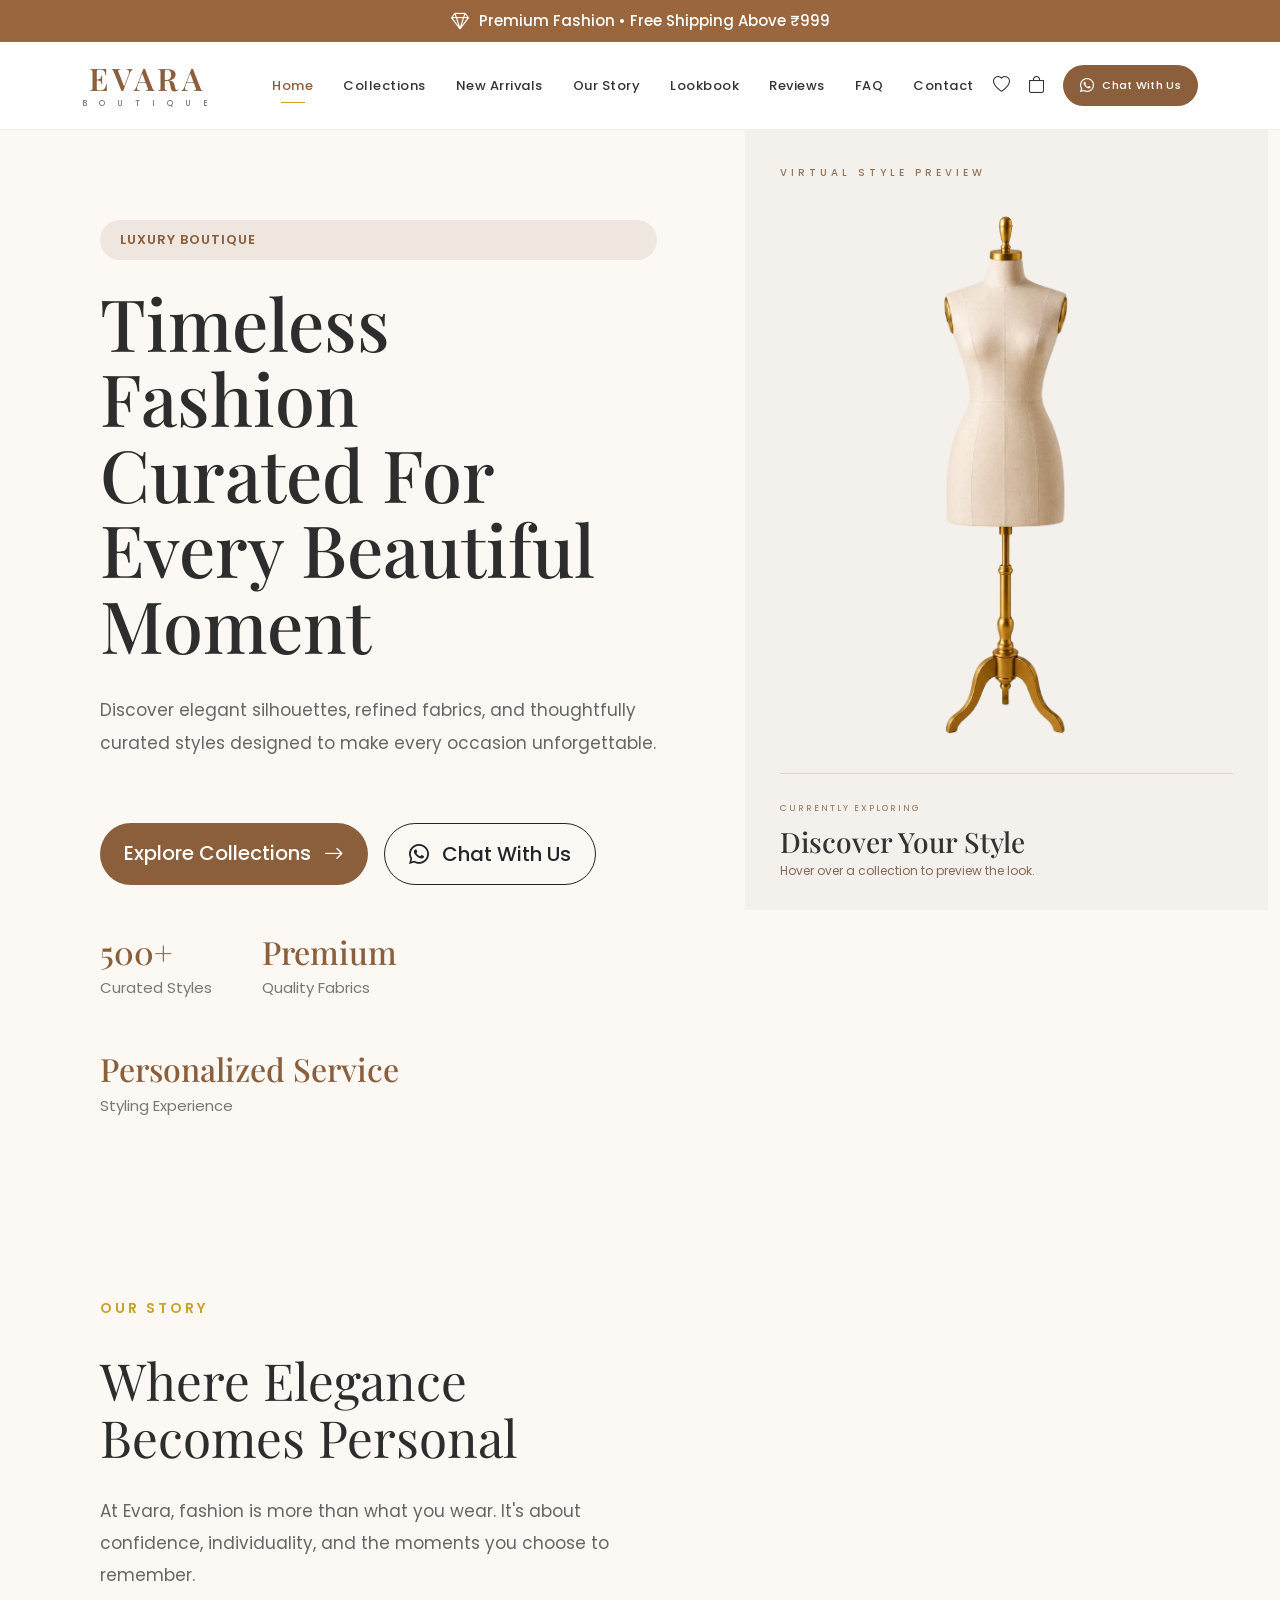
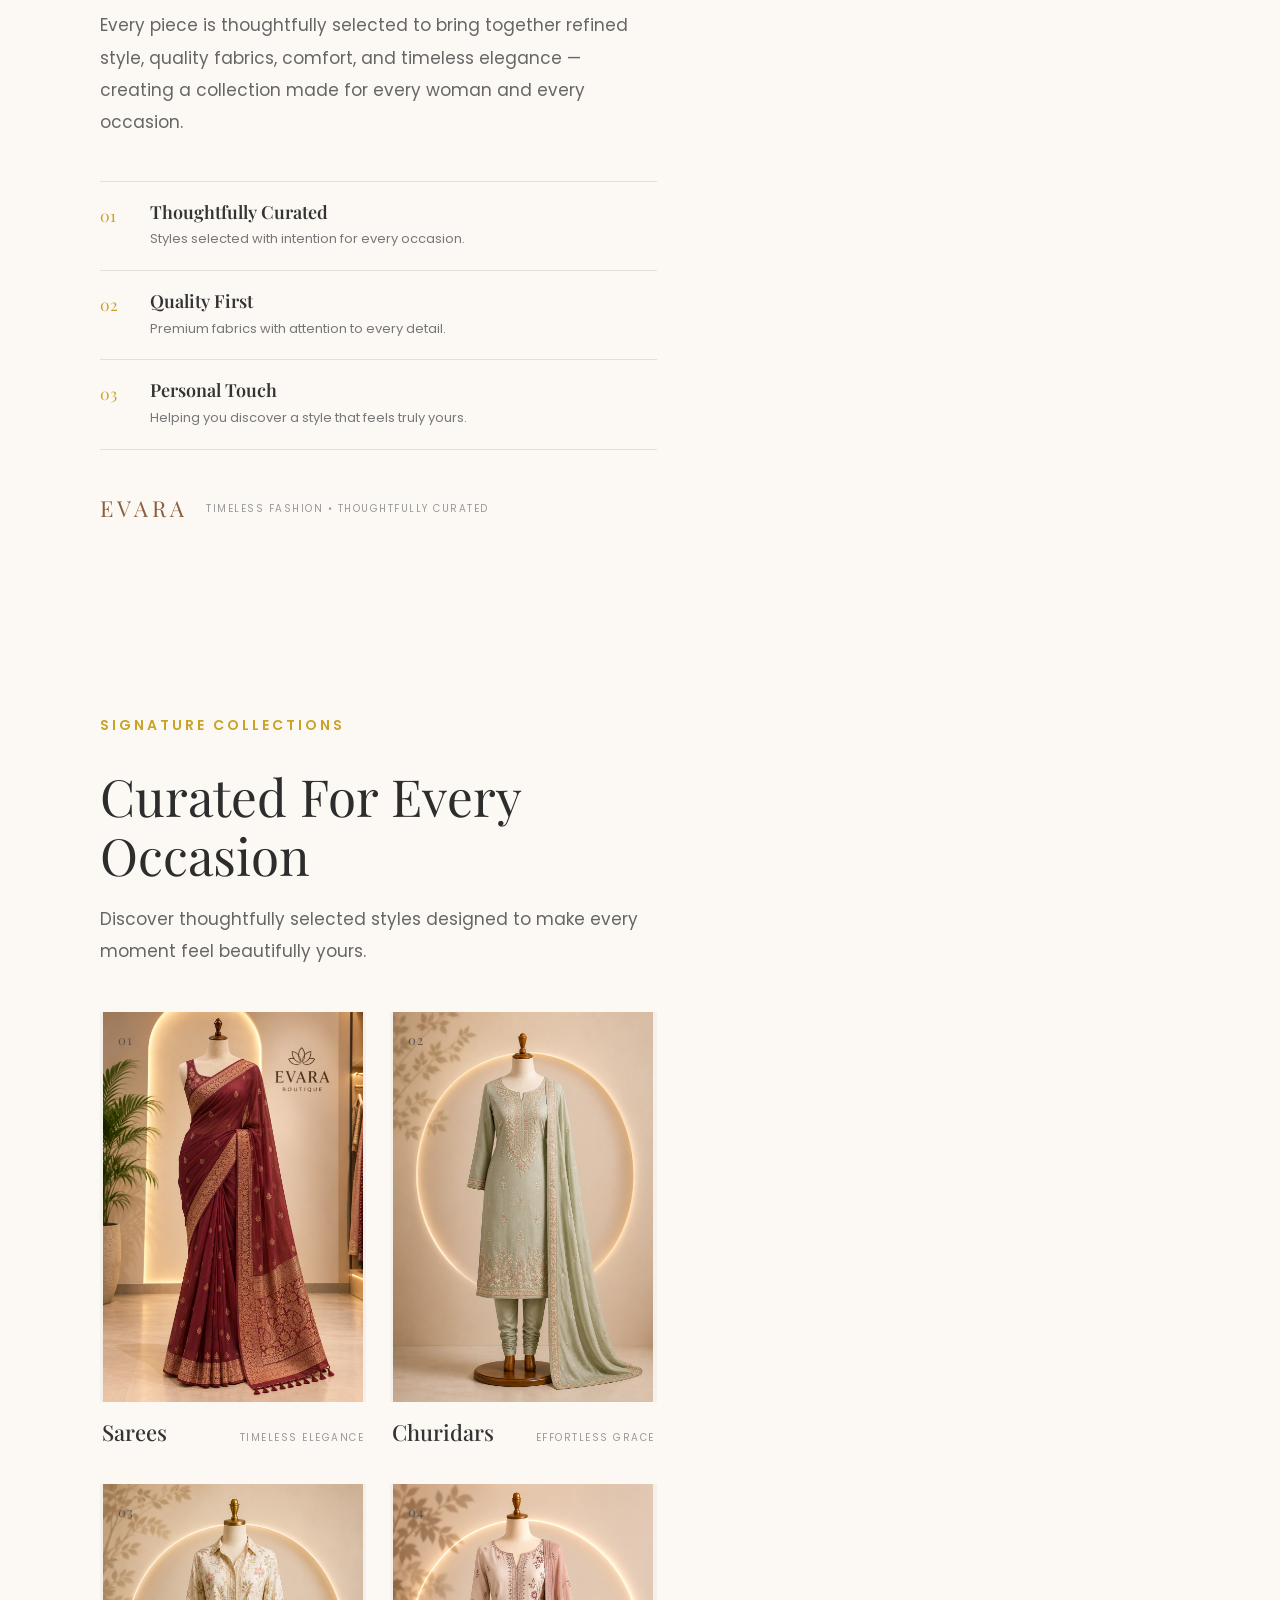
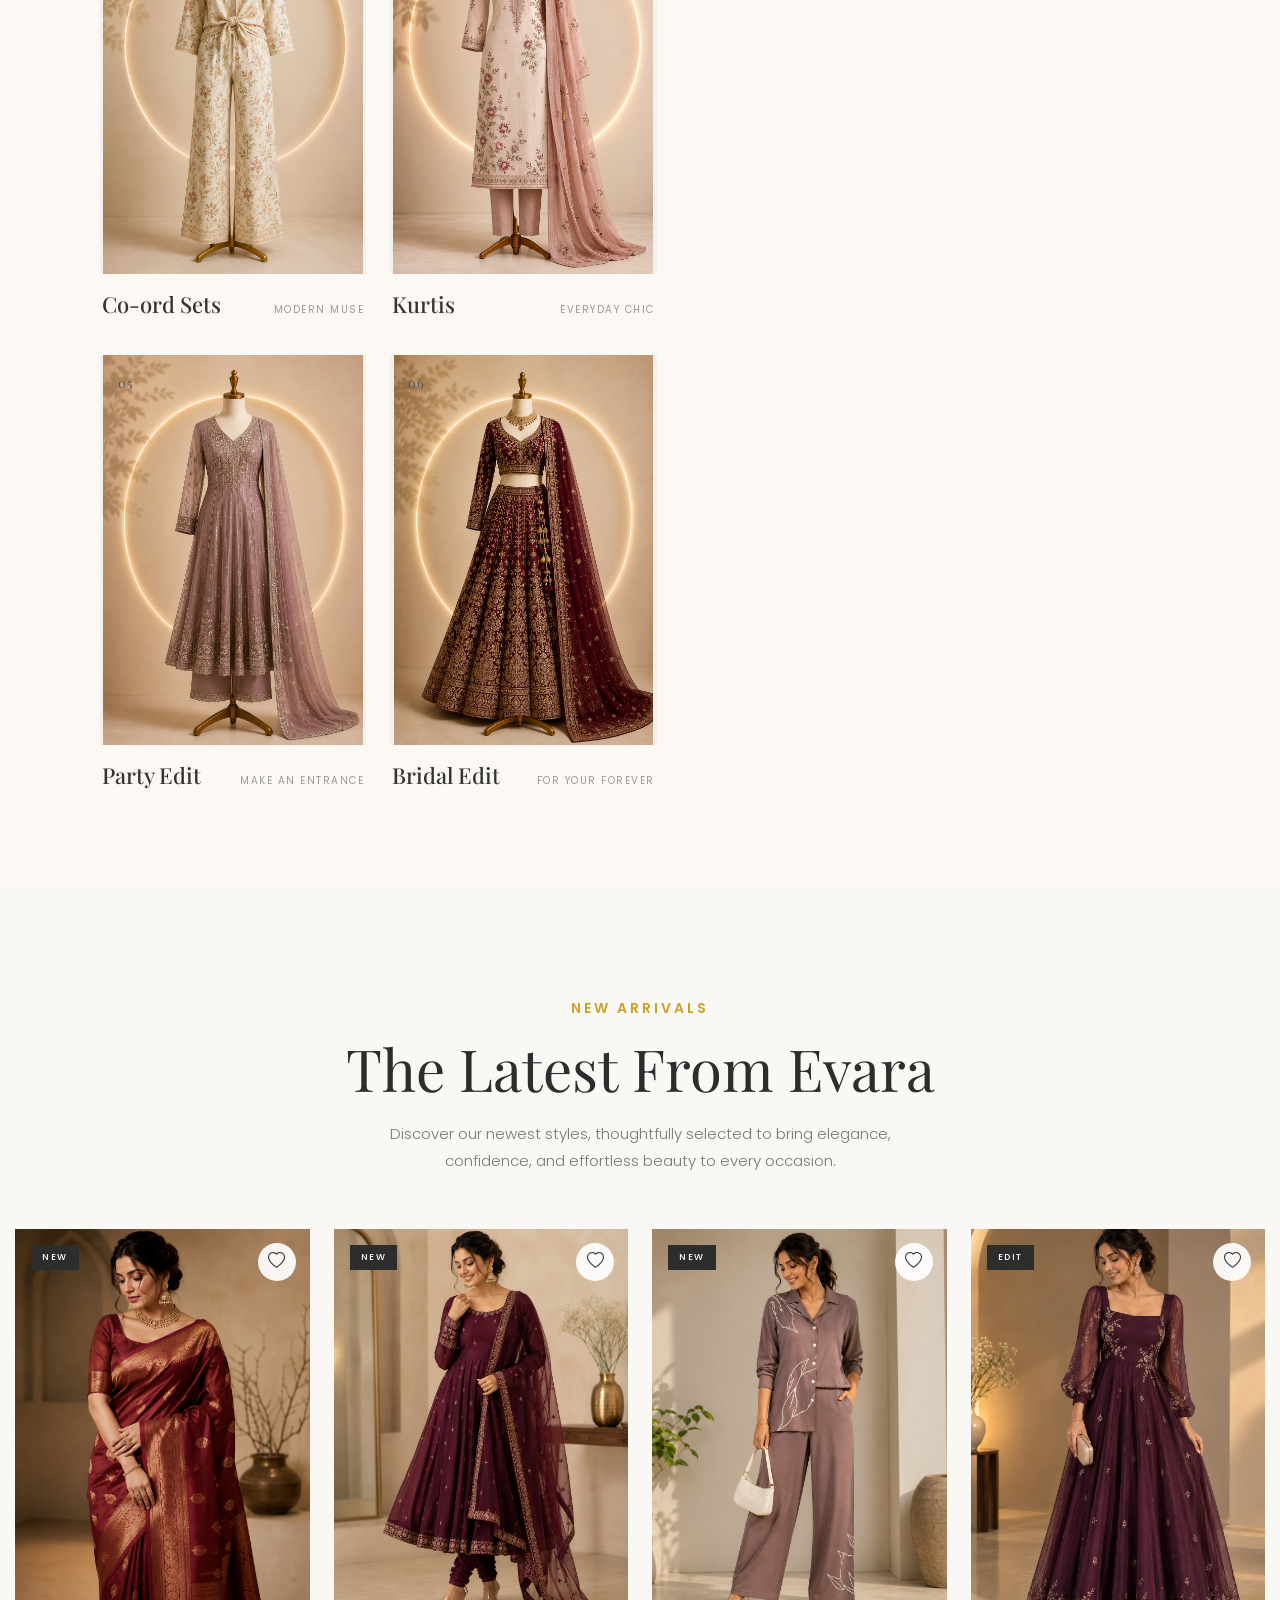
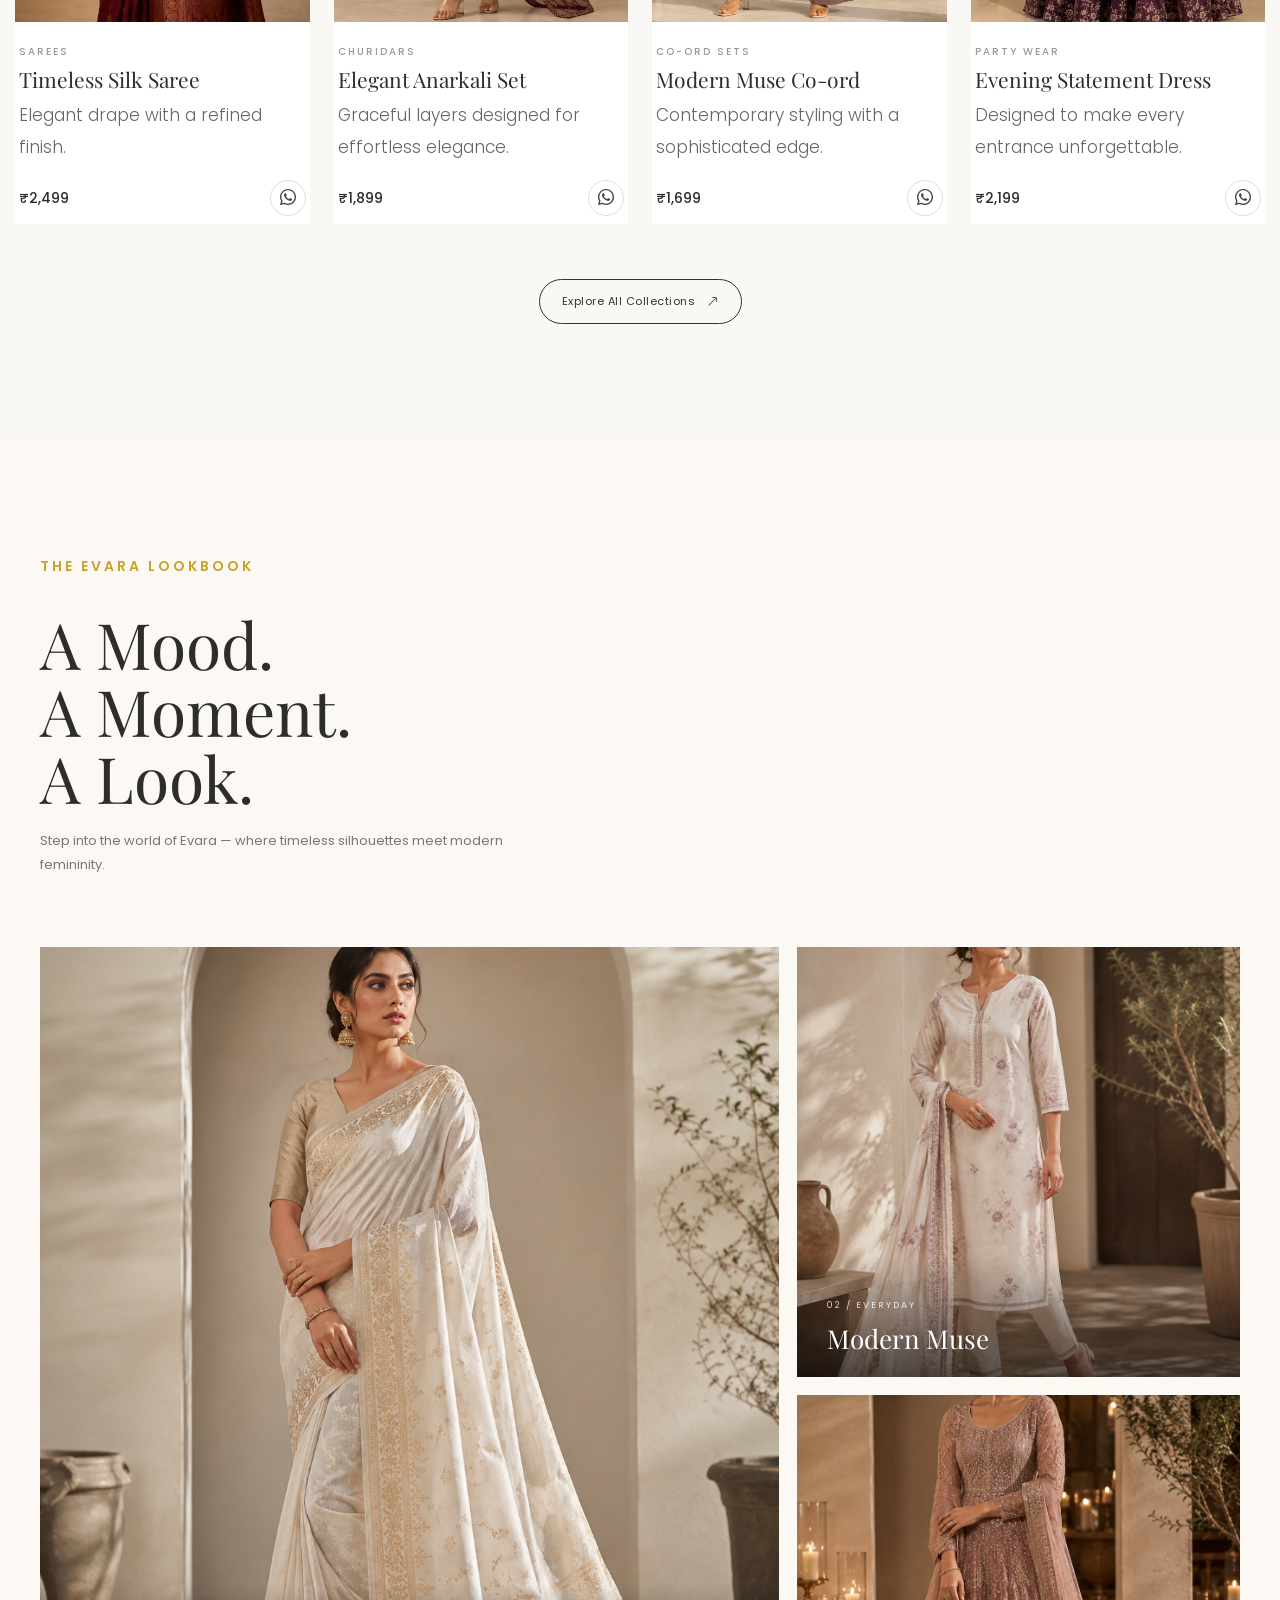
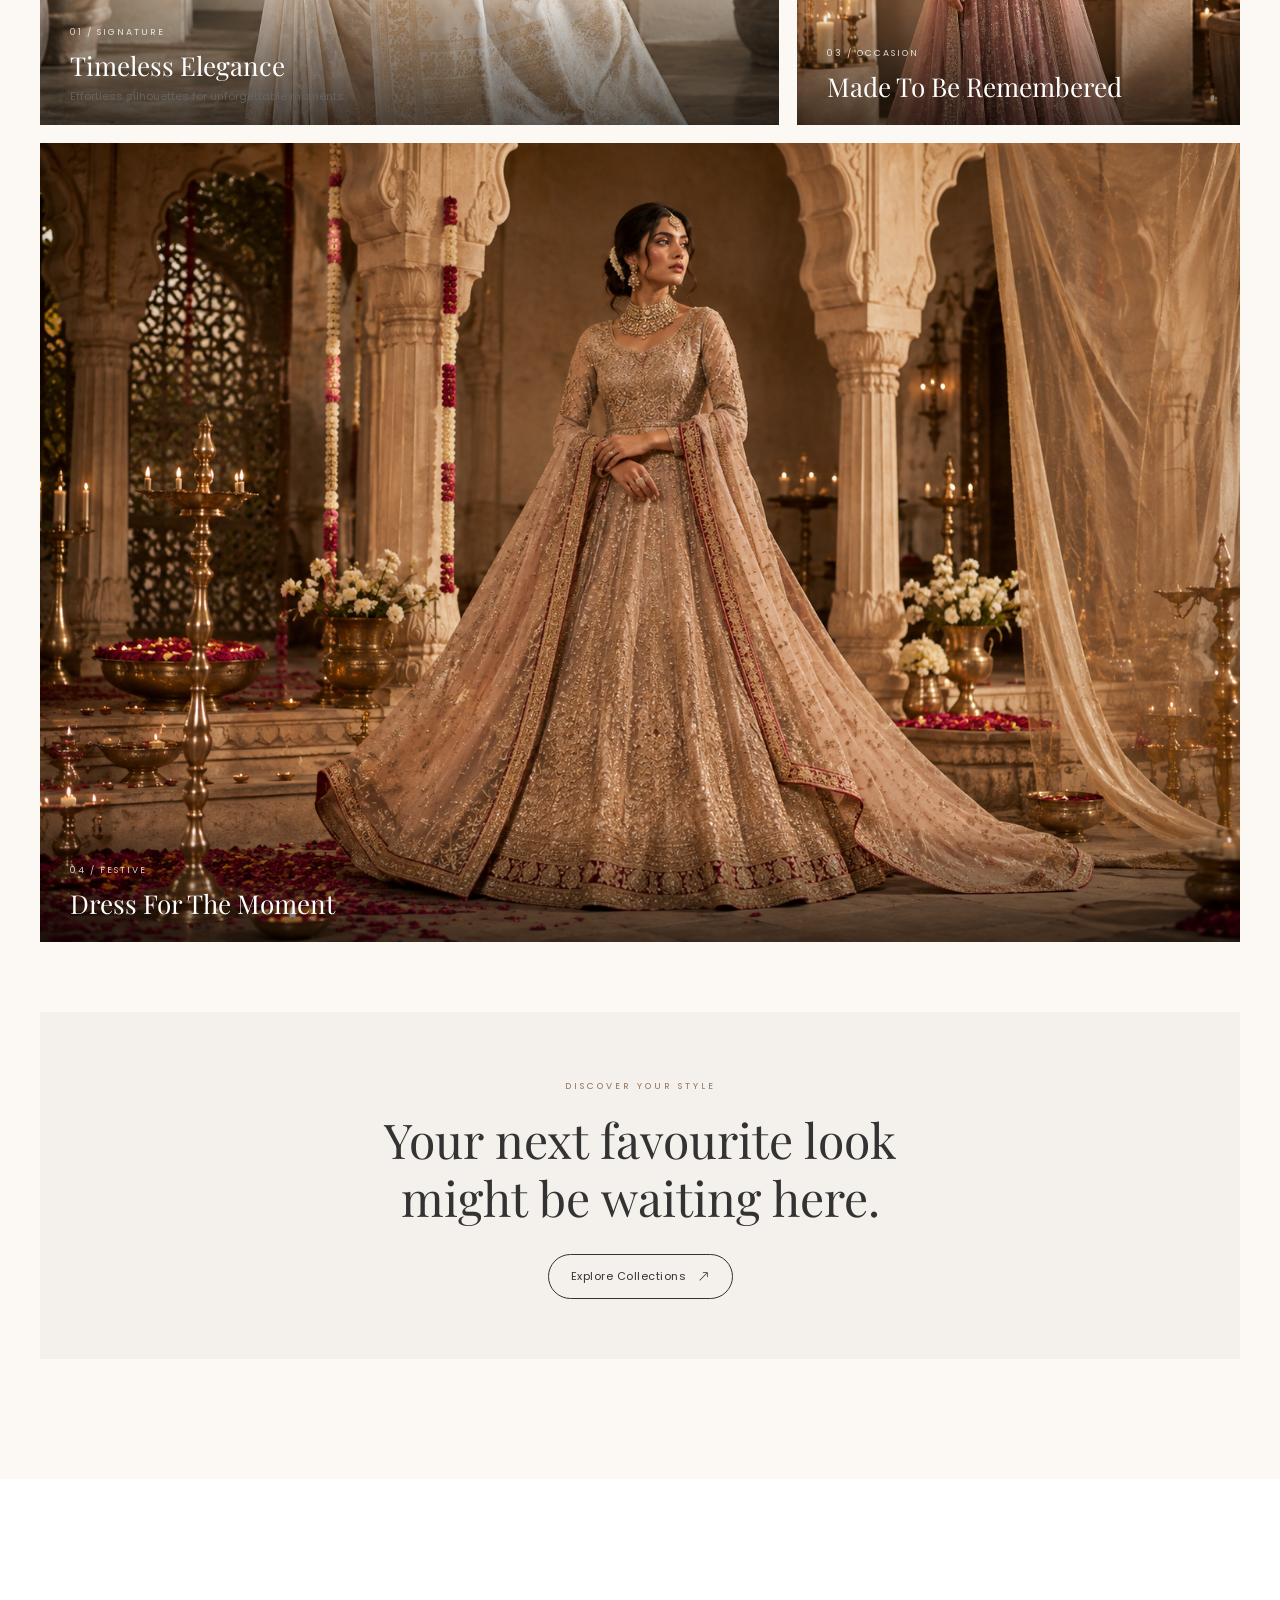
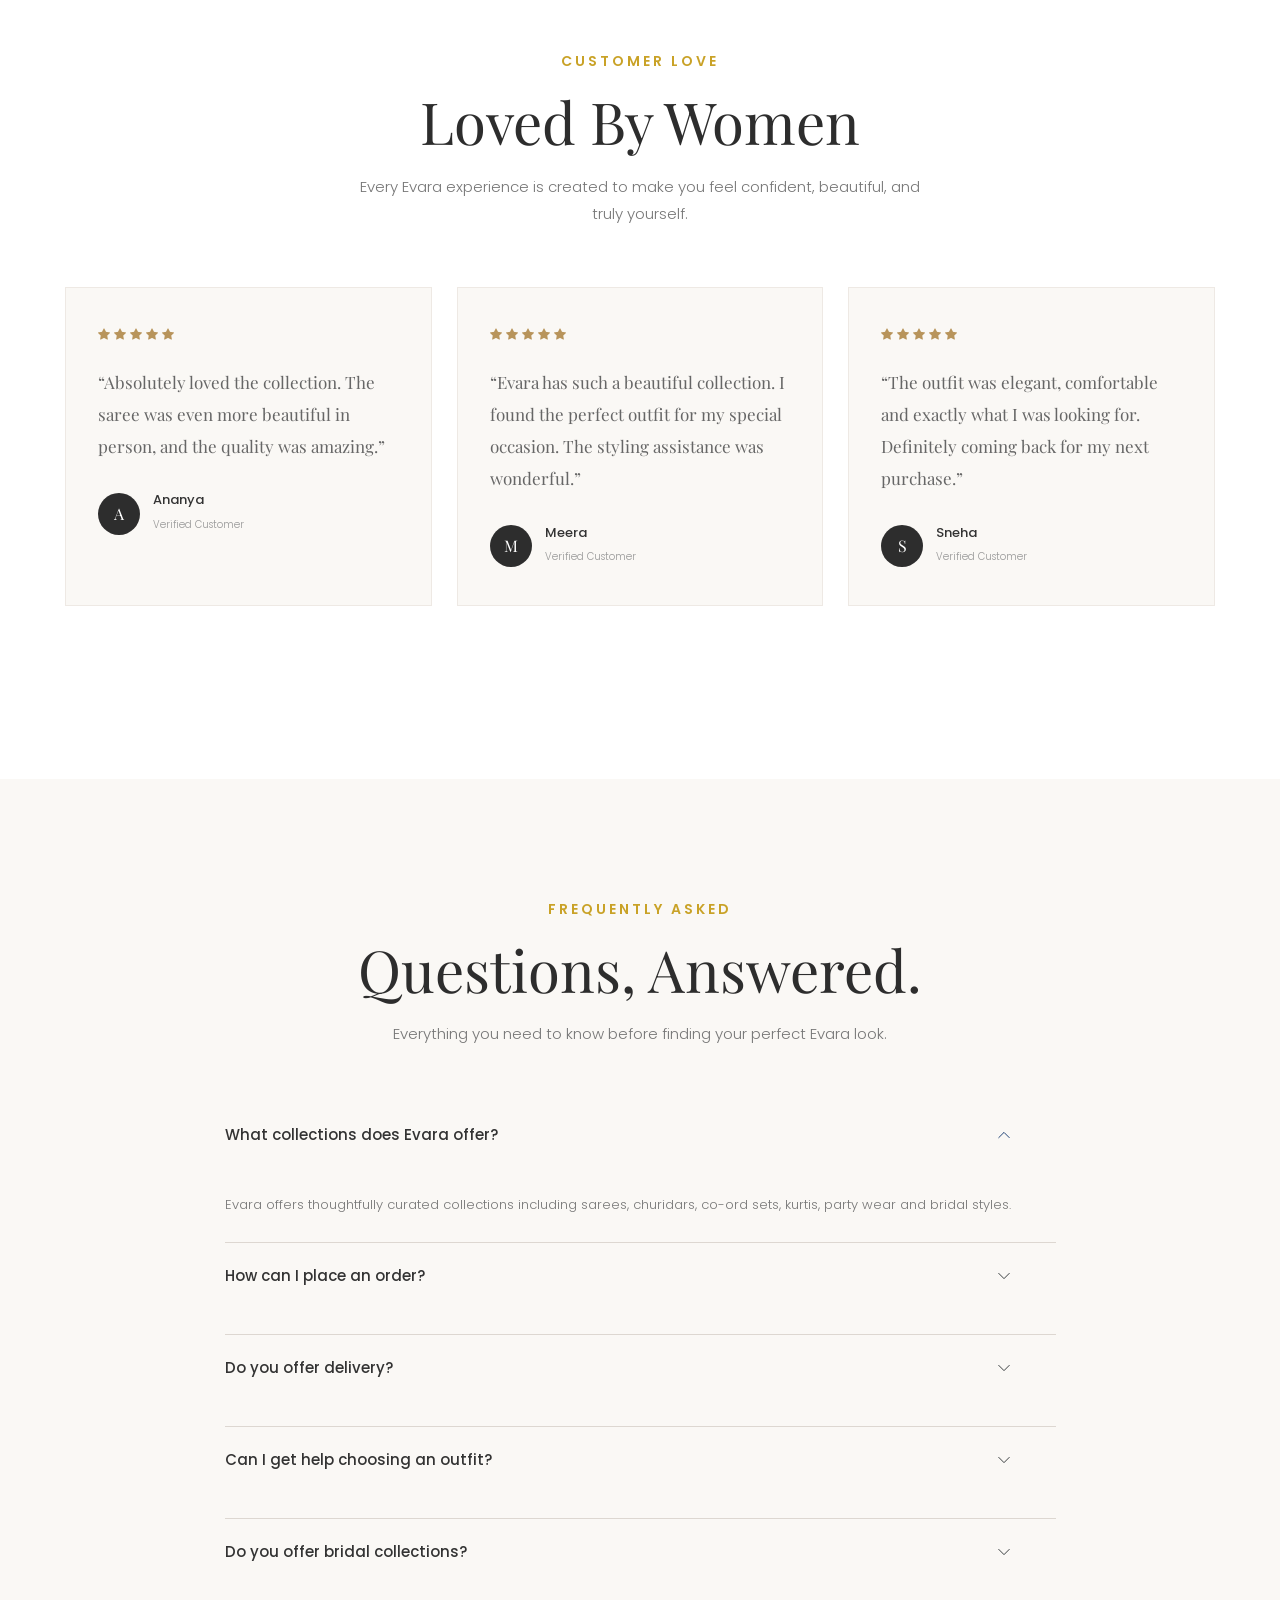
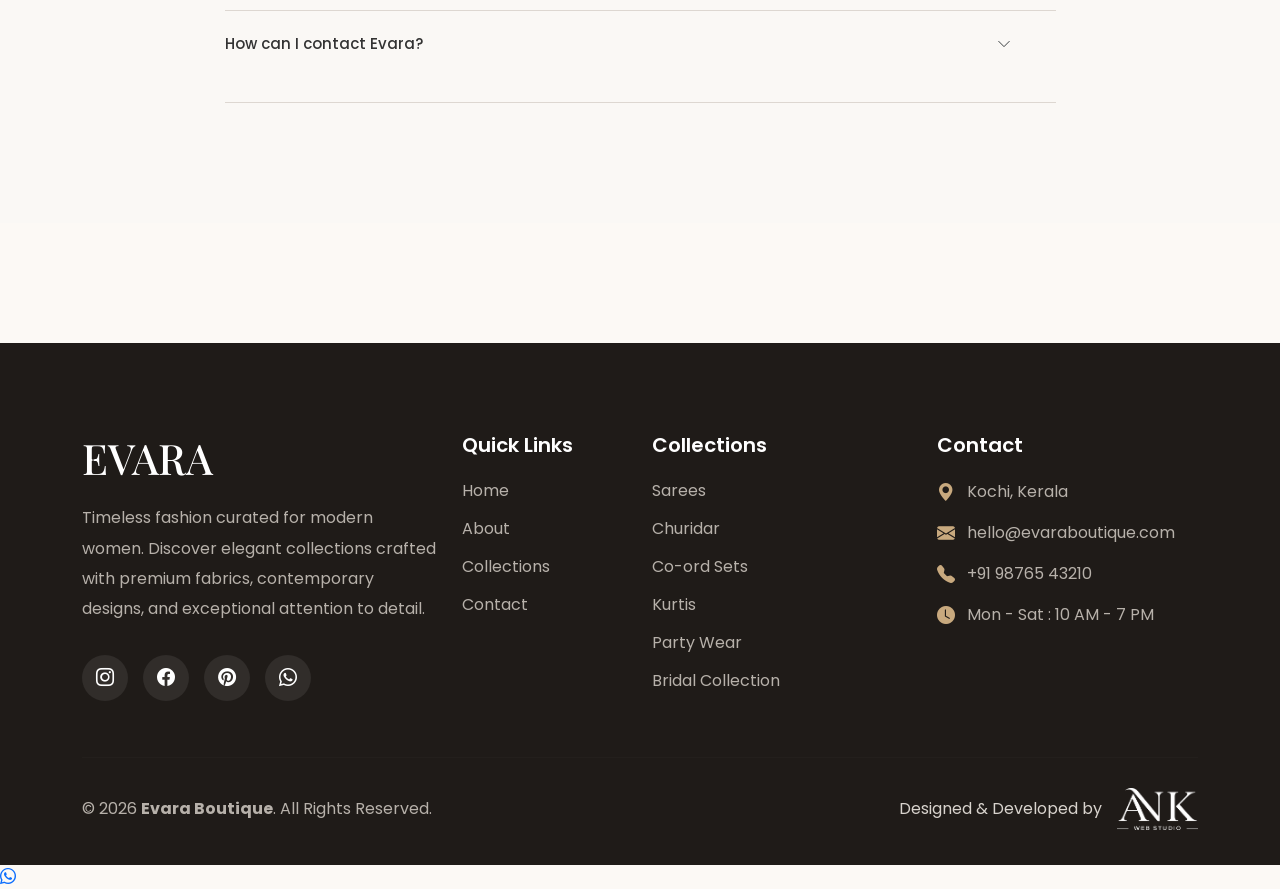
==== index.html @ 9377f9c6 "Update index.html" ====
<!DOCTYPE html>
<html lang="en">

<head>

    <meta charset="UTF-8">
    <meta name="viewport" content="width=device-width, initial-scale=1.0">

    <title>Evara Boutique</title>

    <!-- Bootstrap -->
    <link href="https://cdn.jsdelivr.net/npm/bootstrap@5.3.7/dist/css/bootstrap.min.css" rel="stylesheet">

    <!-- Bootstrap Icons -->
    <link rel="stylesheet"
        href="https://cdn.jsdelivr.net/npm/bootstrap-icons@1.13.1/font/bootstrap-icons.min.css">

    <!-- Google Fonts -->
    <link
        href="https://fonts.googleapis.com/css2?family=Playfair+Display:wght@400;600;700&family=Poppins:wght@300;400;500;600&display=swap"
        rel="stylesheet">

    <link rel="stylesheet" href="css/style.css">

</head>

<body>

    <!-- ==========================
            TOP BAR
    =========================== -->

    <div class="top-bar">

    <i class="bi bi-gem"></i>

    <span>Premium Fashion • Free Shipping Above ₹999</span>

</div>


<!-- ==========================
        PREMIUM NAVBAR
=========================== -->

<nav class="navbar navbar-expand-lg evara-navbar sticky-top">

    <div class="container">

        <!-- BRAND -->
        <a class="navbar-brand evara-brand" href="#hero">

            <span class="brand-name">EVARA</span>
            <span class="brand-subtitle">B O U T I Q U E</span>

        </a>


        <!-- MOBILE MENU BUTTON -->
        <button class="navbar-toggler"
            type="button"
            data-bs-toggle="collapse"
            data-bs-target="#menu"
            aria-controls="menu"
            aria-expanded="false"
            aria-label="Toggle navigation">

            <span class="navbar-toggler-icon"></span>

        </button>


        <!-- NAVIGATION -->
        <div class="collapse navbar-collapse" id="menu">

            <ul class="navbar-nav mx-auto align-items-lg-center">

                 <!-- HOME -->

                <li class="nav-item">

                    <a class="nav-link active"
                       href="#hero">

                        Home

                    </a>

                </li>


                <!-- COLLECTIONS -->

                <li class="nav-item">

                    <a class="nav-link"
                       href="#category">

                        Collections

                    </a>

                </li>


                <!-- NEW ARRIVALS -->

                <li class="nav-item">

                    <a class="nav-link"
                       href="#featured">

                        New Arrivals

                    </a>

                </li>


                <!-- OUR STORY -->

                <li class="nav-item">

                    <a class="nav-link"
                       href="#about">

                        Our Story

                    </a>

                </li>


                <!-- LOOKBOOK -->

                <li class="nav-item">

                    <a class="nav-link"
                       href="#lookbook">

                        Lookbook

                    </a>

                </li>


                <!-- TESTIMONIALS -->

                <li class="nav-item">

                    <a class="nav-link"
                       href="#testimonials">

                        Reviews

                    </a>

                </li>


                <!-- FAQ -->

                <li class="nav-item">

                    <a class="nav-link"
                       href="#faq">

                        FAQ

                    </a>

                </li>


                <!-- CONTACT -->

                <li class="nav-item">

                    <a class="nav-link"
                       href="#contact">

                        Contact

                    </a>

                </li>


            </ul>


            <!-- NAV ACTIONS -->
            <div class="evara-nav-actions">

                <a href="#" class="nav-icon" aria-label="Wishlist">
                    <i class="bi bi-heart"></i>
                </a>

                <a href="#" class="nav-icon" aria-label="Shopping Bag">
                    <i class="bi bi-bag"></i>
                </a>

                <a href="#" class="nav-whatsapp">
                    <i class="bi bi-whatsapp"></i>
                    <span>Chat With Us</span>
                </a>

            </div>

        </div>

    </div>

</nav>



    <!-- ==========================
        MAIN LAYOUT
=========================== -->

<div class="container-fluid">

    <div class="row g-0">

        <!-- ======================
                LEFT SIDE
        ======================= -->

        <div class="col-lg-7 px-lg-5">

            <!-- HERO -->

            <section id="hero" class="section hero-section">

                <span class="hero-tag">
                    LUXURY BOUTIQUE
                </span>

                <h1>
                    Timeless Fashion
                    <br>
                    Curated For
                    <br>
                    Every Beautiful Moment
                </h1>

                <p class="mt-4">
                    Discover elegant silhouettes, refined fabrics,
                    and thoughtfully curated styles designed to make
                    every occasion unforgettable.
                </p>

                <div class="mt-5 d-flex flex-wrap gap-3">

                    <a href="#category"
                       class="btn btn-dark btn-lg rounded-pill px-4">

                        Explore Collections

                        <i class="bi bi-arrow-right ms-2"></i>

                    </a>

                    <a href="#"
                       class="btn btn-outline-dark btn-lg rounded-pill px-4">

                        <i class="bi bi-whatsapp me-2"></i>

                        Chat With Us

                    </a>

                </div>

                <div class="hero-highlights mt-5">

                    <div class="highlight-item">
                        <h4>500+</h4>
                        <span>Curated Styles</span>
                    </div>

                    <div class="highlight-item">
                        <h4>Premium</h4>
                        <span>Quality Fabrics</span>
                    </div>

                    <div class="highlight-item">
                        <h4>Personalized Service</h4>
                        <span>Styling Experience</span>
                    </div>

                </div>

            </section>


            <!-- ==========================
                    MOBILE SHOWROOM
            =========================== -->

            <section class="mobile-showroom d-lg-none">

                <span class="section-title">
                    VIRTUAL STYLE PREVIEW
                </span>

                <h2 class="mb-3">
                    Discover Your Perfect Look
                </h2>

                <p>
                    Explore our exclusive collections and instantly
                    preview each outfit. Simply tap a category below
                    to experience timeless fashion brought to life.
                </p>

                <div class="mobile-mannequin">

                    <img
                        id="mobileMannequin"
                        src="images/mannequin-default.png"
                        class="img-fluid"
                        alt="Mobile Mannequin">

                </div>

                <div class="mobile-category-list mt-4">

                    <button class="mobile-category active"
                            data-dress="saree">
                        Sarees
                    </button>

                    <button class="mobile-category"
                            data-dress="churidar">
                        Churidar
                    </button>

                    <button class="mobile-category"
                            data-dress="coord">
                        Co-ord Set
                    </button>

                    <button class="mobile-category"
                            data-dress="kurti">
                        Kurtis
                    </button>

                    <button class="mobile-category"
                            data-dress="party">
                        Party Wear
                    </button>

                    <button class="mobile-category"
                            data-dress="bridal">
                        Bridal
                    </button>

                </div>

                <div class="preview-note mt-4">

                    <i class="bi bi-stars"></i>

                    <span>
                        Tap a collection to instantly preview the outfit.
                    </span>

                </div>

            </section>

        

               
        <!-- ==========================
        OUR STORY
=========================== -->

<section id="about" class="section our-story-section">

    <span class="section-title">
        OUR STORY
    </span>

    <h2>
        Where Elegance
        <br>
        Becomes Personal
    </h2>

    <p class="story-intro">
        At Evara, fashion is more than what you wear.
        It's about confidence, individuality, and the
        moments you choose to remember.
    </p>

    <p class="story-text">
        Every piece is thoughtfully selected to bring together
        refined style, quality fabrics, comfort, and timeless
        elegance — creating a collection made for every woman
        and every occasion.
    </p>


    <!-- STORY VALUES -->

    <div class="story-values">

        <div class="story-value">

            <span class="story-number">01</span>

            <div>
                <h5>Thoughtfully Curated</h5>

                <p>
                    Styles selected with intention for every occasion.
                </p>
            </div>

        </div>


        <div class="story-value">

            <span class="story-number">02</span>

            <div>
                <h5>Quality First</h5>

                <p>
                    Premium fabrics with attention to every detail.
                </p>
            </div>

        </div>


        <div class="story-value">

            <span class="story-number">03</span>

            <div>
                <h5>Personal Touch</h5>

                <p>
                    Helping you discover a style that feels truly yours.
                </p>
            </div>

        </div>

    </div>


    <!-- STORY SIGNATURE -->

    <div class="story-signature">

        <span>EVARA</span>

        <small>
            Timeless fashion • Thoughtfully curated
        </small>

    </div>

</section>

            <!-- ==========================
        SIGNATURE COLLECTIONS
=========================== -->

<section id="category" class="section collections-section">

    <span class="section-title">
        SIGNATURE COLLECTIONS
    </span>

    <h2>
        Curated For Every Occasion
    </h2>

    <p class="collections-intro">
        Discover thoughtfully selected styles designed to make
        every moment feel beautifully yours.
    </p>


    <!-- COLLECTION GRID -->

    <div class="collection-grid">


        <!-- SAREES -->

        <div class="collection-card"
             data-dress="saree">

            <div class="collection-image">

                <img
                    src="images/mannequin-saree.png"
                    alt="Evara Saree Collection">

                <div class="collection-overlay"></div>

                <span class="collection-number">
                    01
                </span>

                 <a href="sarees.html"
           class="collection-arrow"
           aria-label="View Saree Collection">

                <i class="bi bi-arrow-up-right collection-arrow"></i>
                 </a>

            </div>

            <div class="collection-content">

                <h4>Sarees</h4>

                <span>
                    Timeless Elegance
                </span>

            </div>

        </div>


        <!-- CHURIDAR -->

        <div class="collection-card"
             data-dress="churidar">

            <div class="collection-image">

                <img
                    src="images/mannequin-churidar.png"
                    alt="Evara Churidar Collection">

                <div class="collection-overlay"></div>

                <span class="collection-number">
                    02
                </span>

                <a href="churidars.html"
   class="collection-arrow"
   aria-label="View Churidar Collection">

                <i class="bi bi-arrow-up-right collection-arrow"></i>
                </a>

            </div>

            <div class="collection-content">

                <h4>Churidars</h4>

                <span>
                    Effortless Grace
                </span>

            </div>

        </div>


        <!-- CO-ORD -->

        <div class="collection-card"
             data-dress="coord">

            <div class="collection-image">

                <img
                    src="images/mannequin-coord.png"
                    alt="Evara Co-ord Collection">

                <div class="collection-overlay"></div>

                <span class="collection-number">
                    03
                </span>

                <a href="coord-sets.html"
   class="collection-arrow"
   aria-label="View Co-ord Collection">

                <i class="bi bi-arrow-up-right collection-arrow"></i>
                </a>

            </div>

            <div class="collection-content">

                <h4>Co-ord Sets</h4>

                <span>
                    Modern Muse
                </span>

            </div>

        </div>


        <!-- KURTI -->

        <div class="collection-card"
             data-dress="kurti">

            <div class="collection-image">

                <img
                    src="images/mannequin-kurti.png"
                    alt="Evara Kurti Collection">

                <div class="collection-overlay"></div>

                <span class="collection-number">
                    04
                </span>

                <a href="kurtis.html"
   class="collection-arrow"
   aria-label="View Kurti Collection">

                <i class="bi bi-arrow-up-right collection-arrow"></i>
                </a>

            </div>

            <div class="collection-content">

                <h4>Kurtis</h4>

                <span>
                    Everyday Chic
                </span>

            </div>

        </div>


        <!-- PARTY -->

        <div class="collection-card"
             data-dress="party">

            <div class="collection-image">

                <img
                    src="images/mannequin-party.png"
                    alt="Evara Party Wear Collection">

                <div class="collection-overlay"></div>

                <span class="collection-number">
                    05
                </span>

                <a href="party-wear.html"
   class="collection-arrow"
   aria-label="View Party Wear Collection">

                <i class="bi bi-arrow-up-right collection-arrow"></i>
                </a>

            </div>

            <div class="collection-content">

                <h4>Party Edit</h4>

                <span>
                    Make An Entrance
                </span>

            </div>

        </div>


        <!-- BRIDAL -->

        <div class="collection-card"
             data-dress="bridal">

            <div class="collection-image">

                <img
                    src="images/mannequin-bridal.png"
                    alt="Evara Bridal Collection">

                <div class="collection-overlay"></div>

                <span class="collection-number">
                    06
                </span>
                <a href="bridal.html"
   class="collection-arrow"
   aria-label="View Bridal Collection">

                <i class="bi bi-arrow-up-right collection-arrow"></i>
                </a>

            </div>

            <div class="collection-content">

                <h4>Bridal Edit</h4>

                <span>
                    For Your Forever
                </span>

            </div>

        </div>


    </div>

</section>
</section>

        </div>
        <!-- END LEFT SIDE -->


        <!-- ======================
                RIGHT SIDE
        ======================= -->

        <div class="col-lg-5 d-none d-lg-block">

            <aside class="collection-showcase">

                <span class="showcase-label">
                    VIRTUAL STYLE PREVIEW
                </span>


                <div class="showcase-mannequin">

                    <img
                        id="mannequin"
                        src="images/mannequin-default.png"
                        alt="Evara Fashion Preview">

                </div>


                <div class="showcase-caption">

                    <span>
                        CURRENTLY EXPLORING
                    </span>

                    <h4 id="showcaseTitle">
                        Discover Your Style
                    </h4>

                    <p id="showcaseDescription">
                        Hover over a collection to preview the look.
                    </p>

                </div>

            </aside>

        </div>
        <!-- END RIGHT SIDE -->

    </div>
    <!-- END ROW -->

</div>
<!-- END MAIN LAYOUT -->

    <!-- ==========================
        NEW ARRIVALS
=========================== -->

<section id="featured" class="section featured-section">

    <div class="featured-heading">

        <span class="section-title">
            NEW ARRIVALS
        </span>

        <h2>
            The Latest From Evara
        </h2>

        <p>
            Discover our newest styles, thoughtfully selected
            to bring elegance, confidence, and effortless beauty
            to every occasion.
        </p>

    </div>


    <!-- ==========================
            PRODUCT GRID
    =========================== -->

    <div class="featured-grid">


        <!-- PRODUCT 01 -->

        <div class="product-card">

            <div class="product-image">

                <img
                    src="images/product-1.png"
                    alt="Evara Elegant Saree"
                    loading="lazy">

                <span class="product-badge">
                    NEW
                </span>

                <button class="product-wishlist"
                        type="button"
                        aria-label="Add Elegant Saree to wishlist">

                    <i class="bi bi-heart"></i>

                </button>

                <div class="product-overlay">

                    <a href="view-details.html?product=saree"
                       class="product-view">

                        View Details

                        <i class="bi bi-arrow-up-right"></i>

                    </a>

                </div>

            </div>


            <div class="product-content">

                <span class="product-category">
                    SAREES
                </span>

                <h4>
                    Timeless Silk Saree
                </h4>

                <p class="product-description">
                    Elegant drape with a refined finish.
                </p>

                <div class="product-bottom">

                    <span class="product-price">
                        ₹2,499
                    </span>

                    <a href="#"
                       class="product-enquiry"
                       aria-label="Enquire about Timeless Silk Saree">

                        <i class="bi bi-whatsapp"></i>

                    </a>

                </div>

            </div>

        </div>



        <!-- PRODUCT 02 -->

        <div class="product-card">

            <div class="product-image">

                <img
                    src="images/product-2.png"
                    alt="Evara Anarkali Churidar"
                    loading="lazy">

                <span class="product-badge">
                    NEW
                </span>

                <button class="product-wishlist"
                        type="button"
                        aria-label="Add Anarkali Set to wishlist">

                    <i class="bi bi-heart"></i>

                </button>

                <div class="product-overlay">

                    <a href="view-details.html?product=anarkali"
                       class="product-view">

                        View Details

                        <i class="bi bi-arrow-up-right"></i>

                    </a>

                </div>

            </div>


            <div class="product-content">

                <span class="product-category">
                    CHURIDARS
                </span>

                <h4>
                    Elegant Anarkali Set
                </h4>

                <p class="product-description">
                    Graceful layers designed for effortless elegance.
                </p>

                <div class="product-bottom">

                    <span class="product-price">
                        ₹1,899
                    </span>

                    <a href="#"
                       class="product-enquiry"
                       aria-label="Enquire about Elegant Anarkali Set">

                        <i class="bi bi-whatsapp"></i>

                    </a>

                </div>

            </div>

        </div>



        <!-- PRODUCT 03 -->

        <div class="product-card">

            <div class="product-image">

                <img
                    src="images/product-3.png"
                    alt="Evara Modern Co-ord Set"
                    loading="lazy">

                <span class="product-badge">
                    NEW
                </span>

                <button class="product-wishlist"
                        type="button"
                        aria-label="Add Modern Co-ord Set to wishlist">

                    <i class="bi bi-heart"></i>

                </button>

                <div class="product-overlay">

                    <a href="view-details.html?product=coord"
                       class="product-view">

                        View Details

                        <i class="bi bi-arrow-up-right"></i>

                    </a>

                </div>

            </div>


            <div class="product-content">

                <span class="product-category">
                    CO-ORD SETS
                </span>

                <h4>
                    Modern Muse Co-ord
                </h4>

                <p class="product-description">
                    Contemporary styling with a sophisticated edge.
                </p>

                <div class="product-bottom">

                    <span class="product-price">
                        ₹1,699
                    </span>

                    <a href="#"
                       class="product-enquiry"
                       aria-label="Enquire about Modern Muse Co-ord">

                        <i class="bi bi-whatsapp"></i>

                    </a>

                </div>

            </div>

        </div>



        <!-- PRODUCT 04 -->

        <div class="product-card">

            <div class="product-image">

                <img
                    src="images/product-4.png"
                    alt="Evara Party Wear Dress"
                    loading="lazy">

                <span class="product-badge">
                    EDIT
                </span>

                <button class="product-wishlist"
                        type="button"
                        aria-label="Add Party Wear Dress to wishlist">

                    <i class="bi bi-heart"></i>

                </button>

                <div class="product-overlay">

                    <a href="view-details.html?product=dress"
                       class="product-view">

                        View Details

                        <i class="bi bi-arrow-up-right"></i>

                    </a>

                </div>

            </div>


            <div class="product-content">

                <span class="product-category">
                    PARTY WEAR
                </span>

                <h4>
                    Evening Statement Dress
                </h4>

                <p class="product-description">
                    Designed to make every entrance unforgettable.
                </p>

                <div class="product-bottom">

                    <span class="product-price">
                        ₹2,199
                    </span>

                    <a href="#"
                       class="product-enquiry"
                       aria-label="Enquire about Evening Statement Dress">

                        <i class="bi bi-whatsapp"></i>

                    </a>

                </div>

            </div>

        </div>


    </div>


    <!-- ==========================
            SECTION CTA
    =========================== -->

    <div class="featured-cta">

        <a href="#category"
           class="lookbook-button">

            Explore All Collections

            <i class="bi bi-arrow-up-right"></i>

        </a>

    </div>

</section>


<!-- ==========================
        LOOKBOOK
=========================== -->

<section id="lookbook" class="section lookbook-section">

    <div class="lookbook-heading">

        <span class="section-title">
            THE EVARA LOOKBOOK
        </span>

        <h2>
            A Mood.
            <br>
            A Moment.
            <br>
            A Look.
        </h2>

        <p>
            Step into the world of Evara — where timeless
            silhouettes meet modern femininity.
        </p>

    </div>


    <!-- LOOKBOOK GRID -->

    <div class="lookbook-grid">


        <!-- FEATURED -->

        <div class="lookbook-item lookbook-featured">

            <img
                src="images/lookbook-1.png"
                alt="Evara timeless fashion look"
                loading="lazy">

            <div class="lookbook-overlay">

                <span>
                    01 / SIGNATURE
                </span>

                <h4>
                    Timeless Elegance
                </h4>

                <p>
                    Effortless silhouettes for unforgettable moments.
                </p>

            </div>

        </div>


        <!-- SECOND -->

        <div class="lookbook-item">

            <img
                src="images/lookbook-2.png"
                alt="Evara contemporary fashion look"
                loading="lazy">

            <div class="lookbook-overlay">

                <span>
                    02 / EVERYDAY
                </span>

                <h4>
                    Modern Muse
                </h4>

            </div>

        </div>


        <!-- THIRD -->

        <div class="lookbook-item">

            <img
                src="images/lookbook-3.png"
                alt="Evara occasion wear"
                loading="lazy">

            <div class="lookbook-overlay">

                <span>
                    03 / OCCASION
                </span>

                <h4>
                    Made To Be Remembered
                </h4>

            </div>

        </div>


        <!-- FOURTH -->

        <div class="lookbook-item lookbook-wide">

            <img
                src="images/lookbook-5.png"
                alt="Evara festive fashion collection"
                loading="lazy">

            <div class="lookbook-overlay">

                <span>
                    04 / FESTIVE
                </span>

                <h4>
                    Dress For The Moment
                </h4>

            </div>

        </div>

    </div>


    <!-- LOOKBOOK CTA -->

    <div class="lookbook-cta">

        <span>
            DISCOVER YOUR STYLE
        </span>

        <h3>
            Your next favourite look
            <br>
            might be waiting here.
        </h3>

        <a href="#category"
           class="lookbook-button">

            Explore Collections

            <i class="bi bi-arrow-up-right"></i>

        </a>

    </div>

</section>

    <!-- ==========================
        CUSTOMER REVIEWS
=========================== -->

<section id="testimonials" class="section testimonials-section">

    <div class="testimonials-heading">

        <span class="section-title">
            CUSTOMER LOVE
        </span>

        <h2>
            Loved By Women
        </h2>

        <p>
            Every Evara experience is created to make you feel
            confident, beautiful, and truly yourself.
        </p>

    </div>


    <!-- REVIEWS -->

    <div class="testimonials-grid">


        <!-- REVIEW 01 -->

        <div class="testimonial-card">

            <div class="testimonial-stars">

                <i class="bi bi-star-fill"></i>
                <i class="bi bi-star-fill"></i>
                <i class="bi bi-star-fill"></i>
                <i class="bi bi-star-fill"></i>
                <i class="bi bi-star-fill"></i>

            </div>

            <p class="testimonial-text">

                “Absolutely loved the collection.
                The saree was even more beautiful in person,
                and the quality was amazing.”

            </p>

            <div class="testimonial-author">

                <div class="author-initial">
                    A
                </div>

                <div>

                    <h5>
                        Ananya
                    </h5>

                    <span>
                        Verified Customer
                    </span>

                </div>

            </div>

        </div>



        <!-- REVIEW 02 -->

        <div class="testimonial-card">

            <div class="testimonial-stars">

                <i class="bi bi-star-fill"></i>
                <i class="bi bi-star-fill"></i>
                <i class="bi bi-star-fill"></i>
                <i class="bi bi-star-fill"></i>
                <i class="bi bi-star-fill"></i>

            </div>

            <p class="testimonial-text">

                “Evara has such a beautiful collection.
                I found the perfect outfit for my special occasion.
                The styling assistance was wonderful.”

            </p>

            <div class="testimonial-author">

                <div class="author-initial">
                    M
                </div>

                <div>

                    <h5>
                        Meera
                    </h5>

                    <span>
                        Verified Customer
                    </span>

                </div>

            </div>

        </div>



        <!-- REVIEW 03 -->

        <div class="testimonial-card">

            <div class="testimonial-stars">

                <i class="bi bi-star-fill"></i>
                <i class="bi bi-star-fill"></i>
                <i class="bi bi-star-fill"></i>
                <i class="bi bi-star-fill"></i>
                <i class="bi bi-star-fill"></i>

            </div>

            <p class="testimonial-text">

                “The outfit was elegant, comfortable and exactly
                what I was looking for. Definitely coming back
                for my next purchase.”

            </p>

            <div class="testimonial-author">

                <div class="author-initial">
                    S
                </div>

                <div>

                    <h5>
                        Sneha
                    </h5>

                    <span>
                        Verified Customer
                    </span>

                </div>

            </div>

        </div>


    </div>

</section>

    <!-- ==========================
        FAQ
=========================== -->

<section id="faq" class="section faq-section">

    <div class="faq-heading">

        <span class="section-title">
            FREQUENTLY ASKED
        </span>

        <h2>
            Questions, Answered.
        </h2>

        <p>
            Everything you need to know before finding
            your perfect Evara look.
        </p>

    </div>


    <div class="faq-container">


        <!-- FAQ 01 -->

        <div class="accordion" id="evaraFAQ">


            <div class="accordion-item">

                <h2 class="accordion-header">

                    <button class="accordion-button"
                            type="button"
                            data-bs-toggle="collapse"
                            data-bs-target="#faqOne"
                            aria-expanded="true"
                            aria-controls="faqOne">

                        What collections does Evara offer?

                    </button>

                </h2>

                <div id="faqOne"
                     class="accordion-collapse collapse show"
                     data-bs-parent="#evaraFAQ">

                    <div class="accordion-body">

                        Evara offers thoughtfully curated collections
                        including sarees, churidars, co-ord sets,
                        kurtis, party wear and bridal styles.

                    </div>

                </div>

            </div>



            <!-- FAQ 02 -->

            <div class="accordion-item">

                <h2 class="accordion-header">

                    <button class="accordion-button collapsed"
                            type="button"
                            data-bs-toggle="collapse"
                            data-bs-target="#faqTwo"
                            aria-expanded="false"
                            aria-controls="faqTwo">

                        How can I place an order?

                    </button>

                </h2>

                <div id="faqTwo"
                     class="accordion-collapse collapse"
                     data-bs-parent="#evaraFAQ">

                    <div class="accordion-body">

                        You can browse our collections and contact
                        us through WhatsApp to enquire about
                        availability, sizes and ordering.

                    </div>

                </div>

            </div>



            <!-- FAQ 03 -->

            <div class="accordion-item">

                <h2 class="accordion-header">

                    <button class="accordion-button collapsed"
                            type="button"
                            data-bs-toggle="collapse"
                            data-bs-target="#faqThree"
                            aria-expanded="false"
                            aria-controls="faqThree">

                        Do you offer delivery?

                    </button>

                </h2>

                <div id="faqThree"
                     class="accordion-collapse collapse"
                     data-bs-parent="#evaraFAQ">

                    <div class="accordion-body">

                        Yes. We offer delivery services.
                        Please contact us on WhatsApp for delivery
                        availability and charges for your location.

                    </div>

                </div>

            </div>



            <!-- FAQ 04 -->

            <div class="accordion-item">

                <h2 class="accordion-header">

                    <button class="accordion-button collapsed"
                            type="button"
                            data-bs-toggle="collapse"
                            data-bs-target="#faqFour"
                            aria-expanded="false"
                            aria-controls="faqFour">

                        Can I get help choosing an outfit?

                    </button>

                </h2>

                <div id="faqFour"
                     class="accordion-collapse collapse"
                     data-bs-parent="#evaraFAQ">

                    <div class="accordion-body">

                        Absolutely. Our team can help you choose
                        styles based on your occasion, preferred
                        look, colour and personal style.

                    </div>

                </div>

            </div>



            <!-- FAQ 05 -->

            <div class="accordion-item">

                <h2 class="accordion-header">

                    <button class="accordion-button collapsed"
                            type="button"
                            data-bs-toggle="collapse"
                            data-bs-target="#faqFive"
                            aria-expanded="false"
                            aria-controls="faqFive">

                        Do you offer bridal collections?

                    </button>

                </h2>

                <div id="faqFive"
                     class="accordion-collapse collapse"
                     data-bs-parent="#evaraFAQ">

                    <div class="accordion-body">

                        Yes. Our Bridal Edit features elegant styles
                        curated for brides and special wedding
                        occasions.

                    </div>

                </div>

            </div>



            <!-- FAQ 06 -->

            <div class="accordion-item">

                <h2 class="accordion-header">

                    <button class="accordion-button collapsed"
                            type="button"
                            data-bs-toggle="collapse"
                            data-bs-target="#faqSix"
                            aria-expanded="false"
                            aria-controls="faqSix">

                        How can I contact Evara?

                    </button>

                </h2>

                <div id="faqSix"
                     class="accordion-collapse collapse"
                     data-bs-parent="#evaraFAQ">

                    <div class="accordion-body">

                        You can contact us through WhatsApp,
                        phone or email. You can also visit our
                        boutique in Kochi, Kerala.

                    </div>

                </div>

            </div>


        </div>

    </div>

</section>

    <!-- ==========================
        FOOTER
========================== -->

<footer class="footer">

    <div class="container">

        <div class="row gy-5">

            <!-- Brand -->

            <div class="col-lg-4">

                <h2 class="footer-logo">

                    EVARA

                </h2>

                <p class="footer-text">

                    Timeless fashion curated for modern women.
                    Discover elegant collections crafted with
                    premium fabrics, contemporary designs,
                    and exceptional attention to detail.

                </p>

                <div class="social-links">

                    <a href="#"><i class="bi bi-instagram"></i></a>

                    <a href="#"><i class="bi bi-facebook"></i></a>

                    <a href="#"><i class="bi bi-pinterest"></i></a>

                    <a href="#"><i class="bi bi-whatsapp"></i></a>

                </div>

            </div>

            <!-- Quick Links -->

            <div class="col-lg-2">

                <h5>

                    Quick Links

                </h5>

                <ul class="footer-links">

                    <li><a href="#hero">Home</a></li>

                    <li><a href="#about">About</a></li>

                    <li><a href="#category">Collections</a></li>

                    <li><a href="#">Contact</a></li>

                </ul>

            </div>

            <!-- Collections -->

            <div class="col-lg-3">

                <h5>

                    Collections

                </h5>

                <ul class="footer-links">

                    <li><a href="#">Sarees</a></li>

                    <li><a href="#">Churidar</a></li>

                    <li><a href="#">Co-ord Sets</a></li>

                    <li><a href="#">Kurtis</a></li>

                    <li><a href="#">Party Wear</a></li>

                    <li><a href="#">Bridal Collection</a></li>

                </ul>

            </div>

            <!-- Contact -->

            <div class="col-lg-3">

                <h5>

                    Contact

                </h5>

                <ul class="footer-contact">

                    <li>

                        <i class="bi bi-geo-alt-fill"></i>

                        Kochi, Kerala

                    </li>

                    <li>

                        <i class="bi bi-envelope-fill"></i>

                        hello@evaraboutique.com

                    </li>

                    <li>

                        <i class="bi bi-telephone-fill"></i>

                        +91 98765 43210

                    </li>

                    <li>

                        <i class="bi bi-clock-fill"></i>

                        Mon - Sat : 10 AM - 7 PM

                    </li>

                </ul>

            </div>

        </div>

        <hr class="footer-divider">

        <div class="footer-bottom">

            <p>

                © 2026 <strong>Evara Boutique</strong>. All Rights Reserved.

            </p>

            <div class="developer">

                <span>

                    Designed & Developed by

                </span>

                <img

                    src="images/ANK LOGO.png"

                    alt="ANK Web Studio"

                    class="ank-logo">

            </div>

        </div>

    </div>

</footer>



    <!-- Floating WhatsApp -->

    <a href="#"

        class="whatsapp">

        <i class="bi bi-whatsapp"></i>

    </a>



    <script src="https://cdn.jsdelivr.net/npm/bootstrap@5.3.7/dist/js/bootstrap.bundle.min.js"></script>

    <script src="js/main.js"></script>

</body>

</html>
---- css/style.css ----
/*====================================
    GOOGLE FONT & RESET
=====================================*/

@import url('https://fonts.googleapis.com/css2?family=Playfair+Display:wght@400;600;700&family=Poppins:wght@300;400;500;600&display=swap');

*{
    margin:0;
    padding:0;
    box-sizing:border-box;
}

html{
    scroll-behavior:smooth;
}

body{

    font-family:'Poppins',sans-serif;

    background:#FCF9F5;

    color:#2E2E2E;

    overflow-x:hidden;

}


/*====================================
        COLORS
=====================================*/

:root{

    --primary:#8B5E3C;

    --secondary:#F8F3EE;

    --gold:#C9A227;

    --dark:#2D2D2D;

    --light:#ffffff;

    --border:#ECE5DD;

}


/*====================================
        TOP BAR
=====================================*/

.top-bar{

    background:#99663d;

    color:#fff;

    height:42px;

    display:flex;

    justify-content:center;

    align-items:center;

    gap:10px;

    font-size:15px;

    font-weight:500;

}

.top-bar i{

    font-size:18px;

    color:#fff;

    animation:floatIcon 2s ease-in-out infinite;

}

@keyframes floatIcon{

    0%,100%{

        transform:translateY(0);

    }

    50%{

        transform:translateY(-3px);

    }

}


/*====================================*
        PREMIUM EVARA NAVBAR
*=====================================*/

.evara-navbar {

    background: rgba(255, 255, 255, 0.94) !important;

    backdrop-filter: blur(14px);
    -webkit-backdrop-filter: blur(14px);

    padding: 16px 0;

    border-bottom: 1px solid rgba(0, 0, 0, 0.06);

    transition: all 0.35s ease;

}


/*====================================*
            EVARA BRAND
*=====================================*/

.evara-brand {

    display: flex;

    flex-direction: column;

    align-items: center;

    text-decoration: none;

    line-height: 1;

    margin-right: 40px;

}


.brand-name {

    font-family: 'Playfair Display', serif;

    font-size: 31px;

    font-weight: 600;

    letter-spacing: 4px;

    color: var(--primary);

}


.brand-subtitle {

    font-family: 'Poppins', sans-serif;

    font-size: 8px;

    font-weight: 500;

    letter-spacing: 5px;

    color: #777;

    margin-top: 6px;

}


/*====================================*
            NAVIGATION
*=====================================*/

.evara-navbar .nav-link {

    position: relative;

    color: #333;

    font-family: 'Poppins', sans-serif;

    font-size: 13px;

    font-weight: 500;

    letter-spacing: 0.5px;

    margin: 0 13px;

    padding: 8px 2px !important;

    transition: color 0.3s ease;

}


/* Elegant underline */

.evara-navbar .nav-link::after {

    content: "";

    position: absolute;

    width: 0;

    height: 1px;

    left: 50%;

    bottom: 0;

    background: var(--gold);

    transform: translateX(-50%);

    transition: width 0.35s ease;

}


.evara-navbar .nav-link:hover,

.evara-navbar .nav-link.active {

    color: var(--primary);

}


.evara-navbar .nav-link:hover::after,

.evara-navbar .nav-link.active::after {

    width: 24px;

}


/*====================================*
            NAV ACTIONS
*=====================================*/

.evara-nav-actions {

    display: flex;

    align-items: center;

    gap: 18px;

}


.nav-icon {

    display: flex;

    align-items: center;

    justify-content: center;

    color: #333;

    font-size: 17px;

    text-decoration: none;

    transition: all 0.3s ease;

}


.nav-icon:hover {

    color: var(--primary);

    transform: translateY(-2px);

}


/*====================================*
          WHATSAPP BUTTON
*=====================================*/

.nav-whatsapp {

    display: inline-flex;

    align-items: center;

    gap: 8px;

    text-decoration: none;

    background: var(--primary);

    color: #fff;

    padding: 10px 17px;

    border-radius: 30px;

    font-family: 'Poppins', sans-serif;

    font-size: 11px;

    font-weight: 500;

    letter-spacing: 0.3px;

    transition: all 0.3s ease;

}


.nav-whatsapp i {

    font-size: 14px;

}


.nav-whatsapp:hover {

    color: #fff;

    transform: translateY(-2px);

    box-shadow: 0 8px 20px rgba(0, 0, 0, 0.12);

}


/*====================================*
          MOBILE NAVBAR
*=====================================*/

@media (max-width: 991px) {

    .evara-navbar {

        padding: 13px 0;

    }


    .evara-brand {

        margin-right: 0;

        align-items: flex-start;

    }


    .brand-name {

        font-size: 26px;

    }


    .brand-subtitle {

        font-size: 7px;

        letter-spacing: 4px;

    }


    .evara-navbar .navbar-collapse {

        background: rgba(255, 255, 255, 0.98);

        margin-top: 15px;

        padding: 15px 5px 20px;

        border-top: 1px solid rgba(0, 0, 0, 0.06);

    }


    .evara-navbar .navbar-nav {

        align-items: flex-start !important;

    }


    .evara-navbar .nav-link {

        margin: 5px 0;

        padding: 10px 5px !important;

    }


    .evara-navbar .nav-link::after {

        left: 5px;

        transform: none;

    }


    .evara-nav-actions {

        margin-top: 15px;

        padding-top: 15px;

        border-top: 1px solid rgba(0, 0, 0, 0.06);

        justify-content: flex-start;

    }

}



/*====================================
        MAIN LAYOUT
=====================================*/

.section{

    min-height:100vh;

    display:flex;

    justify-content:center;

    flex-direction:column;

    padding:90px 40px;

}


/*====================================
        HERO
=====================================*/

.hero-tag{

    display:inline-block;

    background:#EFE7DF;

    color:var(--primary);

    padding:10px 20px;

    border-radius:50px;

    font-size:13px;

    font-weight:600;

    letter-spacing:1px;

    margin-bottom:25px;

}

.hero-section h1{

    font-family:'Playfair Display',serif;

    font-size:72px;

    line-height:1.05;

    color:var(--dark);

}

.hero-section p{

    font-size:18px;

    color:#666;

    max-width:600px;

    line-height:1.8;

}

.hero-section .btn{

    padding:15px 32px;

    border-radius:50px;

    font-weight:500;

    transition:.3s;

}

.btn-dark{

    background:var(--primary);

    border:none;

}

.btn-dark:hover{

    background:var(--gold);

}

.btn-outline-dark:hover{

    background:var(--primary);

    border-color:var(--primary);

}

.hero-highlights{

    display:flex;

    gap:50px;

    flex-wrap:wrap;

}

.highlight-item h4{

    font-family:'Playfair Display',serif;

    font-size:32px;

    color:#8B5E3C;

    margin-bottom:5px;

}

.highlight-item span{

    color:#777;

    font-size:15px;

}

@media(max-width:768px){

.hero-highlights{

justify-content:center;

gap:30px;

text-align:center;

}

}

/* ==========================
   MOBILE SHOWROOM
========================== */
.mobile-description{

    color:#666;

    font-size:16px;

    line-height:1.8;

    margin-bottom:30px;

}

.mobile-category{

    display:flex;

    align-items:center;

    justify-content:center;

    gap:8px;

}

.mobile-category span{

    font-size:15px;

    font-weight:600;

}

.preview-note{

    display:flex;

    align-items:center;

    justify-content:center;

    gap:10px;

    background:#fff;

    padding:15px 20px;

    border-radius:50px;

    box-shadow:0 10px 30px rgba(0,0,0,.06);

    color:#8B5E3C;

    font-weight:500;

}

.preview-note i{

    font-size:18px;

}

.mobile-showroom{

    display:none;

}

@media (max-width:991px){

.mobile-showroom{

display:block;

padding:70px 20px;

text-align:center;

background:#FCF9F5;

border-radius:30px;

margin:50px 0;

}

.mobile-mannequin{

    width:100%;

    max-width:380px;

    margin:auto;

    padding:18px;

    border-radius:28px;

    background:#fff;

    box-shadow:0 18px 45px rgba(0,0,0,.08);

}

.mobile-mannequin img{

    width:100%;

    border-radius:20px;

}

.mobile-category-list{

display:grid;

grid-template-columns:repeat(2,1fr);

gap:15px;

margin-top:30px;

overflow-x:auto;

padding-bottom:10px;

scrollbar-width:none;

}

.mobile-category-list::-webkit-scrollbar{

display:none;

}

.mobile-category{
    width: 100%;

border:none;

background:#fff;

padding:15px;

border-radius:18px;

font-size:16px;

white-space:nowrap;

font-weight:600;

transition:.35s;

box-shadow:0 8px 20px rgba(0,0,0,.05);

}

.mobile-category.active{

background:#2d2d2d;

color:#fff;

transform:translateY(-3px);

}

.mobile-category:hover{

transform:translateY(-3px);

}

}

/*====================================
    STICKY MANNEQUIN
=====================================*/

.sticky-mannequin{

    position:sticky;

    top:100px;

    height:calc(100vh - 100px);

    display:flex;

    justify-content:center;

    align-items:center;

}


/*====================================
    MANNEQUIN WRAPPER
=====================================*/

.mannequin-wrapper{

    position:relative;

    width:520px;

    height:720px;

    display:flex;

    justify-content:center;

    align-items:center;

}


/*====================================
    BACKGROUND CIRCLE
=====================================*/

.circle-bg{

    position:absolute;

    width:500px;

    height:500px;

    border-radius:50%;

    background:radial-gradient(circle,#F7E7D7 0%,transparent 70%);

    filter:blur(15px);

    z-index:0;

}


/*====================================
    MANNEQUIN
=====================================*/

.mannequin{

    position:relative;

    width:340px;

    border-radius:30px;

    object-fit:cover;

    transition:
        opacity .6s ease,
        transform .6s ease,
        filter .6s ease;

    box-shadow:
        0 20px 50px rgba(0,0,0,.12);

}

/*====================================
    DRESS
=====================================*/

.dress{

    position:absolute;

    width:215px;

    top:125px;

    left:50%;

    transform:translateX(-50%);

    z-index:3;

    transition:

        opacity .45s ease,

        transform .45s ease;

}

.dress.hide{

    opacity:0;

    transform:translateX(-50%) scale(.95);

}

/*====================================
        SECTION TITLE
=====================================*/

.section-title{

    display:inline-block;

    color:var(--gold);

    font-size:14px;

    font-weight:600;

    letter-spacing:3px;

    margin-bottom:15px;

    text-transform:uppercase;

}

.section h2{

    font-family:'Playfair Display',serif;

    font-size:56px;

    line-height:1.2;

    color:var(--dark);

    margin-bottom:25px;

}

.section p{

    color:#666;

    line-height:1.9;

    font-size:17px;

}


/*====================================*
        OUR STORY SECTION
*=====================================*/

.our-story-section {
    padding-top: 90px;
    padding-bottom: 100px;
}


/* Section heading */

.our-story-section h2 {

    font-family: 'Playfair Display', serif;

    font-size: clamp(42px, 4vw, 58px);

    line-height: 1.12;

    font-weight: 400;

    color: #2d2d2d;

    margin: 18px 0 28px;

}


/* Intro paragraph */

.story-intro {

    font-size: 17px;

    line-height: 1.8;

    color: #555;

    max-width: 650px;

    margin-bottom: 18px;

}


/* Secondary paragraph */

.story-text {

    font-size: 14px;

    line-height: 1.9;

    color: #777;

    max-width: 650px;

    margin-bottom: 42px;

}


/*====================================*
        STORY VALUES
*=====================================*/

.story-values {

    display: flex;

    flex-direction: column;

    gap: 0;

    max-width: 680px;

    border-top: 1px solid rgba(0,0,0,.10);

}


.story-value {

    display: flex;

    align-items: flex-start;

    gap: 22px;

    padding: 20px 0;

    border-bottom: 1px solid rgba(0,0,0,.10);

}


.story-number {

    font-family: 'Playfair Display', serif;

    font-size: 16px;

    color: var(--gold);

    min-width: 28px;

    padding-top: 2px;

}


.story-value h5 {

    font-family: 'Playfair Display', serif;

    font-size: 18px;

    font-weight: 600;

    color: #333;

    margin: 0 0 6px;

}


.story-value p {

    font-size: 13px;

    color: #777;

    line-height: 1.6;

    margin: 0;

}


/*====================================*
        STORY SIGNATURE
*=====================================*/

.story-signature {

    margin-top: 42px;

    display: flex;

    align-items: center;

    gap: 18px;

}


.story-signature span {

    font-family: 'Playfair Display', serif;

    font-size: 22px;

    letter-spacing: 4px;

    color: var(--primary);

}


.story-signature small {

    font-size: 10px;

    letter-spacing: 1.5px;

    text-transform: uppercase;

    color: #999;

}


/*====================================*
            MOBILE
*=====================================*/

@media (max-width: 991px) {

    .our-story-section {

        padding-top: 65px;

        padding-bottom: 70px;

    }


    .our-story-section h2 {

        font-size: 42px;

    }


    .story-intro {

        font-size: 16px;

    }


    .story-text {

        font-size: 14px;

    }

}


@media (max-width: 576px) {

    .our-story-section h2 {

        font-size: 36px;

    }


    .story-value {

        gap: 15px;

    }


    .story-signature {

        flex-direction: column;

        align-items: flex-start;

        gap: 5px;

    }

}

/*====================================*
        SIGNATURE COLLECTIONS
*=====================================*/

.collections-section {
    padding-top: 90px;
    padding-bottom: 100px;
}


/* Section heading */

.collections-section h2 {

    font-family: 'Playfair Display', serif;

    font-size: clamp(42px, 4vw, 58px);

    font-weight: 400;

    line-height: 1.15;

    color: #2d2d2d;

    margin: 16px 0 18px;

}


.collections-intro {

    max-width: 600px;

    font-size: 14px;

    line-height: 1.8;

    color: #777;

    margin-bottom: 45px;

}


/*====================================*
            COLLECTION GRID
*=====================================*/

.collection-grid {

    display: grid;

    grid-template-columns: repeat(2, 1fr);

    gap: 38px 24px;

}


/*====================================*
            COLLECTION CARD
*=====================================*/

.collection-card {

    cursor: pointer;

    transition: transform 0.4s ease;

}


.collection-card:hover {

    transform: translateY(-6px);

}


/*====================================*
            IMAGE AREA
*=====================================*/

.collection-image {

    position: relative;

    height: 390px;

    overflow: hidden;

    background: #f4f0eb;

}


.collection-image img {

    width: 100%;

    height: 100%;

    object-fit: contain;

    display: block;

    transition: transform 0.7s ease;

}


.collection-card:hover .collection-image img {

    transform: scale(1.05);

}


/*====================================*
            IMAGE OVERLAY
*=====================================*/

.collection-overlay {

    position: absolute;

    inset: 0;

    background: linear-gradient(
        to bottom,
        rgba(0,0,0,0.02),
        rgba(0,0,0,0.12)
    );

    opacity: 0;

    transition: opacity 0.4s ease;

}


.collection-card:hover .collection-overlay {

    opacity: 1;

}


/*====================================*
            NUMBER
*=====================================*/

.collection-number {

    position: absolute;

    top: 18px;

    left: 18px;

    font-family: 'Playfair Display', serif;

    font-size: 13px;

    color: #555;

    letter-spacing: 1px;

}


/*====================================*
            ARROW
*=====================================*/

.collection-arrow {

    position: absolute;

    right: 18px;

    top: 18px;

    width: 40px;

    height: 40px;

    display: flex;

    align-items: center;

    justify-content: center;

    border-radius: 50%;

    background: rgba(255,255,255,0.9);

    color: #333;

    font-size: 16px;

    opacity: 0;

    transform: translateY(8px);

    transition: all 0.35s ease;

}


.collection-card:hover .collection-arrow {

    opacity: 1;

    transform: translateY(0);

}


/*====================================*
        COLLECTION CONTENT
*=====================================*/

.collection-content {

    padding: 17px 2px 0;

    display: flex;

    align-items: baseline;

    justify-content: space-between;

    gap: 10px;

}


.collection-content h4 {

    font-family: 'Playfair Display', serif;

    font-size: 22px;

    font-weight: 500;

    color: #333;

    margin: 0;

}


.collection-content span {

    font-size: 10px;

    text-transform: uppercase;

    letter-spacing: 1.5px;

    color: #999;

}


/*====================================*
            TABLET
*=====================================*/

@media (max-width: 768px) {

    .collection-grid {

        grid-template-columns: repeat(2, 1fr);

        gap: 28px 15px;

    }


    .collection-image {

        height: 320px;

    }


    .collection-content {

        display: block;

    }


    .collection-content span {

        display: block;

        margin-top: 5px;

    }

}


/*====================================*
            MOBILE
*=====================================*/

@media (max-width: 576px) {

    .collections-section {

        padding-top: 65px;

        padding-bottom: 70px;

    }


    .collections-section h2 {

        font-size: 38px;

    }


    .collection-grid {

        grid-template-columns: 1fr;

        gap: 35px;

    }


    .collection-image {

        height: 420px;

    }


    .collection-content h4 {

        font-size: 23px;

    }

}

/*====================================
        CATEGORY SECTION
=====================================*/

#category{

    background:#FCF9F5;

}

.category-list{

    width:100%;

    margin-top:30px;

}


/*====================================
        CATEGORY CARD
=====================================*/

.category-card{

    display:flex;

    justify-content:space-between;

    align-items:center;

    background:#fff;

    padding:25px 30px;

    margin-bottom:18px;

    border-radius:18px;

    border:1px solid var(--border);

    cursor:pointer;

    transition:.35s;

    overflow:hidden;

    position:relative;

}

.category-card::before{

    content:"";

    position:absolute;

    left:0;

    top:0;

    width:5px;

    height:100%;

    background:var(--gold);

    transform:scaleY(0);

    transition:.35s;

}

.category-card:hover::before{

    transform:scaleY(1);

}

.category-card:hover{

    transform:translateX(12px);

    border-color:transparent;

    box-shadow:0 18px 40px rgba(0,0,0,.08);

}

.category-card h4{

    margin-bottom:5px;

    font-family:'Playfair Display',serif;

    font-size:28px;

    color:var(--dark);

}

.category-card small{

    color:#888;

    font-size:14px;

}

.category-card i{

    font-size:26px;

    color:var(--gold);

    transition:.35s;

}

.category-card:hover i{

    transform:translateX(8px);

}


/*====================================
        CATEGORY ACTIVE
=====================================*/

.category-card.active{

    background:var(--primary);

    color:#fff;

    border:none;

}

.category-card.active h4,

.category-card.active small,

.category-card.active i{

    color:#fff;

}


/*====================================
        CTA
=====================================*/

.cta-box{

    background:linear-gradient(135deg,#F8F3EE,#FFF);

    padding:80px 50px;

    border-radius:35px;

    text-align:center;

    box-shadow:0 15px 40px rgba(0,0,0,.06);

}

.cta-box h2{

    font-family:'Playfair Display',serif;

    font-size:52px;

    margin-bottom:20px;

}

.cta-box p{

    max-width:650px;

    margin:auto;

    color:#666;

    line-height:1.8;

}

.cta-box .btn{

    margin-top:35px;

    padding:16px 45px;

    border-radius:50px;

}


/*====================================
        BUTTON HOVER
=====================================*/

.btn{

    transition:.35s;

}

.btn:hover{

    transform:translateY(-3px);

    box-shadow:0 15px 30px rgba(0,0,0,.15);

}

@keyframes float{

0%{
transform:translateY(0);
}

50%{
transform:translateY(-10px);
}

100%{
transform:translateY(0);
}

}

.mobile-mannequin{

animation:float 5s ease-in-out infinite;

}

/* ==========================
        FOOTER
========================== */

.footer{

background:#1f1b18;

color:#d8d3cd;

padding:90px 0 35px;

margin-top:120px;

}

.footer-logo{

font-family:'Playfair Display',serif;

font-size:42px;

color:#fff;

margin-bottom:20px;

}

.footer-text{

line-height:1.9;

color:#b7b1aa;

margin-bottom:30px;

}

.footer h5{

color:#fff;

margin-bottom:22px;

font-weight:600;

}

.footer-links,

.footer-contact{

list-style:none;

padding:0;

margin:0;

}

.footer-links li,

.footer-contact li{

margin-bottom:14px;

}

.footer-links a{

text-decoration:none;

color:#b7b1aa;

transition:.3s;

}

.footer-links a:hover{

color:#fff;

padding-left:8px;

}

.footer-contact li{

display:flex;

align-items:center;

gap:12px;

color:#b7b1aa;

}

.footer-contact i{

color:#c8a97e;

font-size:18px;

}

.social-links{

display:flex;

gap:15px;

}

.social-links a{

width:46px;

height:46px;

display:flex;

align-items:center;

justify-content:center;

border-radius:50%;

background:rgba(255,255,255,.08);

color:#fff;

font-size:18px;

transition:.35s;

}

.social-links a:hover{

background:#c8a97e;

transform:translateY(-5px);

}

.footer-divider{

border-color:rgba(255,255,255,.08);

margin:50px 0 30px;

}

.footer-bottom{

display:flex;

justify-content:space-between;

align-items:center;

flex-wrap:wrap;

gap:20px;

}

.footer-bottom p{

margin:0;

color:#b7b1aa;

}

.developer{

display:flex;

align-items:center;

gap:15px;

}

.ank-logo{

height:42px;

width:auto;

transition:.3s;

}

.ank-logo:hover{

transform:scale(1.08);

}

@media(max-width:768px){

.footer{

text-align:center;

}

.social-links{

justify-content:center;

}

.footer-contact li{

justify-content:center;

}

.footer-bottom{

justify-content:center;

flex-direction:column;

}

}
/*====================================*
        SIGNATURE COLLECTIONS
*=====================================*/

.collections-section {
    padding-top: 90px;
    padding-bottom: 100px;
}


/* Heading */

.collections-section h2 {

    font-family: 'Playfair Display', serif;

    font-size: clamp(42px, 4vw, 58px);

    font-weight: 400;

    line-height: 1.15;

    color: #2d2d2d;

    margin: 15px 0 18px;

}


/* Description */

.collections-intro {

    max-width: 570px;

    font-size: 14px;

    line-height: 1.8;

    color: #777;

    margin-bottom: 42px;

}





/*====================================*
        SIGNATURE COLLECTIONS
*=====================================*/

.collections-section {
    padding-top: 90px;
    padding-bottom: 100px;
}


/* Section heading */

.collections-section h2 {

    font-family: 'Playfair Display', serif;

    font-size: clamp(42px, 4vw, 58px);

    font-weight: 400;

    line-height: 1.15;

    color: #2d2d2d;

    margin: 16px 0 18px;

}


.collections-intro {

    max-width: 600px;

    font-size: 14px;

    line-height: 1.8;

    color: #777;

    margin-bottom: 45px;

}


/*====================================*
            COLLECTION GRID
*=====================================*/

.collection-grid {

    display: grid;

    grid-template-columns: repeat(2, 1fr);

    gap: 38px 24px;

}


/*====================================*
            COLLECTION CARD
*=====================================*/

.collection-card {

    cursor: pointer;

    transition: transform 0.4s ease;

}


.collection-card:hover {

    transform: translateY(-6px);

}


/*====================================*
            IMAGE AREA
*=====================================*/

.collection-image {

    position: relative;

    height: 390px;

    overflow: hidden;

    background: #f4f0eb;

}


.collection-image img {

    width: 100%;

    height: 100%;

    object-fit: contain;

    display: block;

    transition: transform 0.7s ease;

}


.collection-card:hover .collection-image img {

    transform: scale(1.05);

}


/*====================================*
            IMAGE OVERLAY
*=====================================*/

.collection-overlay {

    position: absolute;

    inset: 0;

    background: linear-gradient(
        to bottom,
        rgba(0,0,0,0.02),
        rgba(0,0,0,0.12)
    );

    opacity: 0;

    transition: opacity 0.4s ease;

}


.collection-card:hover .collection-overlay {

    opacity: 1;

}


/*====================================*
            NUMBER
*=====================================*/

.collection-number {

    position: absolute;

    top: 18px;

    left: 18px;

    font-family: 'Playfair Display', serif;

    font-size: 13px;

    color: #555;

    letter-spacing: 1px;

}


/*====================================*
            ARROW
*=====================================*/

.collection-arrow {

    position: absolute;

    right: 18px;

    top: 18px;

    width: 40px;

    height: 40px;

    display: flex;

    align-items: center;

    justify-content: center;

    border-radius: 50%;

    background: rgba(255,255,255,0.9);

    color: #333;

    font-size: 16px;

    opacity: 0;

    transform: translateY(8px);

    transition: all 0.35s ease;

}


.collection-card:hover .collection-arrow {

    opacity: 1;

    transform: translateY(0);

}


/*====================================*
        COLLECTION CONTENT
*=====================================*/

.collection-content {

    padding: 17px 2px 0;

    display: flex;

    align-items: baseline;

    justify-content: space-between;

    gap: 10px;

}


.collection-content h4 {

    font-family: 'Playfair Display', serif;

    font-size: 22px;

    font-weight: 500;

    color: #333;

    margin: 0;

}


.collection-content span {

    font-size: 10px;

    text-transform: uppercase;

    letter-spacing: 1.5px;

    color: #999;

}


/*====================================*
            TABLET
*=====================================*/

@media (max-width: 768px) {

    .collection-grid {

        grid-template-columns: repeat(2, 1fr);

        gap: 28px 15px;

    }


    .collection-image {

        height: 320px;

    }


    .collection-content {

        display: block;

    }


    .collection-content span {

        display: block;

        margin-top: 5px;

    }

}


/*====================================*
            MOBILE
*=====================================*/

@media (max-width: 576px) {

    .collections-section {

        padding-top: 65px;

        padding-bottom: 70px;

    }


    .collections-section h2 {

        font-size: 38px;

    }


    .collection-grid {

        grid-template-columns: 1fr;

        gap: 35px;

    }


    .collection-image {

        height: 420px;

    }


    .collection-content h4 {

        font-size: 23px;

    }

}


/*====================================*
        RIGHT SIDE MANNEQUIN
*=====================================*/

.collection-showcase {

    position: sticky;

    top: 120px;

    min-height: 760px;

    background: #f4f0eb;

    padding: 35px 30px 30px;

    display: flex;

    flex-direction: column;

    overflow: hidden;

}


/* SHOWCASE LABEL */

.showcase-label {

    font-family: 'Poppins', sans-serif;

    font-size: 10px;

    font-weight: 500;

    letter-spacing: 4px;

    color: #92745e;

}


/* MANNEQUIN AREA */

.showcase-mannequin {

    flex: 1;

    min-height: 570px;

    width: 100%;

    display: flex;

    align-items: center;

    justify-content: center;

}


/* MANNEQUIN IMAGE */

.showcase-mannequin img {

    width: 100%;

    height: 570px;

    object-fit: contain;

    display: block;

    transition: opacity 0.35s ease,
                transform 0.5s ease;

}


/* CAPTION */

.showcase-caption {

    width: 100%;

    padding-top: 20px;

    border-top: 1px solid rgba(80, 60, 45, 0.15);

}


.showcase-caption > span {

    font-family: 'Poppins', sans-serif;

    font-size: 9px;

    letter-spacing: 2px;

    text-transform: uppercase;

    color: #92745e;

}


.showcase-caption h4 {

    font-family: 'Playfair Display', serif;

    font-size: 28px;

    font-weight: 500;

    color: #333;

    margin: 7px 0 3px;

}


.showcase-caption p {

    font-family: 'Poppins', sans-serif;

    font-size: 12px;

    color: #806b5b;

    margin: 0;

}


/*====================================*
        DESKTOP COLLECTION LAYOUT
*=====================================*/

@media (min-width: 992px) {

    .collections-section {

        padding-top: 90px;

        padding-bottom: 100px;

    }

    .collections-section .row {

        align-items: flex-start;

    }

}


/*====================================*
        TABLET
*=====================================*/

@media (max-width: 991px) {

    .collection-showcase {

        display: none;

    }

}


/*====================================*
        MOBILE COLLECTIONS
*=====================================*/

@media (max-width: 576px) {

    .collection-grid {

        grid-template-columns: 1fr;

    }

    .collection-image {

        height: 420px;

    }

}

/*====================================*
        RIGHT SIDE SHOWCASE
*=====================================*/

.collection-showcase {

    position: sticky;
    top: 100px;

    height: calc(100vh - 120px);
    min-height: 650px;

    background: #f4f0eb;

    padding: 35px 35px 30px;

    display: flex;
    flex-direction: column;

    overflow: hidden;
}


/* LABEL */

.showcase-label {

    font-family: 'Poppins', sans-serif;

    font-size: 10px;
    font-weight: 500;

    letter-spacing: 4px;

    color: #92745e;
}


/* MANNEQUIN */

.showcase-mannequin {

    flex: 1;

    min-height: 0;

    display: flex;
    align-items: center;
    justify-content: center;

    padding: 20px 0;
}


.showcase-mannequin img {

    width: 100%;
    height: 100%;

    max-height: 570px;

    object-fit: contain;

    display: block;

    transition:
        opacity .35s ease,
        transform .5s ease;
}


/* CAPTION */

.showcase-caption {

    padding-top: 20px;

    border-top: 1px solid rgba(80, 60, 45, .15);
}


.showcase-caption > span {

    font-family: 'Poppins', sans-serif;

    font-size: 9px;

    letter-spacing: 2px;

    text-transform: uppercase;

    color: #92745e;
}


.showcase-caption h4 {

    font-family: 'Playfair Display', serif;

    font-size: 28px;

    font-weight: 500;

    color: #333;

    margin: 7px 0 3px;
}


.showcase-caption p {

    font-family: 'Poppins', sans-serif;

    font-size: 12px;

    color: #806b5b;

    margin: 0;
}


/*====================================*
        TABLET / MOBILE
*=====================================*/

@media (max-width: 991px) {

    .collection-showcase {
        display: none;
    }

}

/*====================================*
            LOOKBOOK
*=====================================*/

.lookbook-section {

    padding-top: 110px;
    padding-bottom: 120px;

}


/* HEADING */

.lookbook-heading {

    max-width: 650px;

    margin-bottom: 55px;

}


.lookbook-heading h2 {

    font-family: 'Playfair Display', serif;

    font-size: clamp(42px, 5vw, 68px);

    font-weight: 400;

    line-height: 1.05;

    color: #2d2d2d;

    margin: 18px 0;

}


.lookbook-heading p {

    max-width: 520px;

    font-size: 13px;

    line-height: 1.8;

    color: #777;

}


/*====================================*
        LOOKBOOK GRID
*=====================================*/

.lookbook-grid {

    display: grid;

    grid-template-columns: 1.25fr .75fr;

    grid-template-rows: 430px 330px;

    gap: 18px;

}


/* ITEM */

.lookbook-item {

    position: relative;

    overflow: hidden;

    background: #f3eee8;

}


.lookbook-item img {

    width: 100%;

    height: 100%;

    object-fit: cover;

    display: block;

    transition:
        transform .8s cubic-bezier(.2,.6,.2,1);

}


.lookbook-item:hover img {

    transform: scale(1.06);

}


/* FEATURED */

.lookbook-featured {

    grid-row: span 2;

}


/* WIDE */

.lookbook-wide {

    grid-column: 1 / -1;

}


/*====================================*
            OVERLAY
*=====================================*/

.lookbook-overlay {

    position: absolute;

    inset: auto 0 0 0;

    padding: 35px 30px 28px;

    color: #fff;

    background:
        linear-gradient(
            to top,
            rgba(0,0,0,.65),
            rgba(0,0,0,0)
        );

    transform: translateY(10px);

    transition:
        transform .4s ease;

}


.lookbook-item:hover .lookbook-overlay {

    transform: translateY(0);

}


.lookbook-overlay span {

    font-size: 9px;

    letter-spacing: 2px;

    text-transform: uppercase;

    opacity: .8;

}


.lookbook-overlay h4 {

    font-family: 'Playfair Display', serif;

    font-size: 26px;

    font-weight: 400;

    margin: 8px 0 5px;

}


.lookbook-overlay p {

    font-size: 11px;

    margin: 0;

    opacity: .85;

}


/*====================================*
            CTA
*=====================================*/

.lookbook-cta {

    margin-top: 70px;

    padding: 60px 30px;

    text-align: center;

    background: #f4f0eb;

}


.lookbook-cta > span {

    font-size: 9px;

    letter-spacing: 3px;

    color: #92745e;

}


.lookbook-cta h3 {

    font-family: 'Playfair Display', serif;

    font-size: clamp(32px, 4vw, 48px);

    font-weight: 400;

    line-height: 1.2;

    color: #333;

    margin: 15px 0 28px;

}


.lookbook-button {

    display: inline-flex;

    align-items: center;

    gap: 12px;

    padding: 13px 22px;

    border: 1px solid #333;

    border-radius: 50px;

    color: #333;

    text-decoration: none;

    font-size: 11px;

    letter-spacing: .5px;

    transition: all .3s ease;

}


.lookbook-button:hover {

    background: #333;

    color: #fff;

}


.lookbook-button i {

    transition: transform .3s ease;

}


.lookbook-button:hover i {

    transform: translate(3px,-3px);

}

/*====================================*
            LOOKBOOK MOBILE
*=====================================*/

@media (max-width: 768px) {

    .lookbook-section {

        padding-top: 75px;

        padding-bottom: 80px;

    }


    .lookbook-grid {

        grid-template-columns: 1fr;

        grid-template-rows: auto;

        gap: 15px;

    }


    .lookbook-featured {

        grid-row: auto;

    }


    .lookbook-wide {

        grid-column: auto;

    }


    .lookbook-item {

        height: 400px;

    }


    .lookbook-overlay {

        transform: none;

    }


    .lookbook-cta {

        margin-top: 45px;

        padding: 45px 20px;

    }

}

/* ====================================
        MOBILE CATEGORY BUTTONS
==================================== */

.mobile-category {
    color: #555 !important;
    background: transparent;
    border: 1px solid rgba(0, 0, 0, 0.15);
    transition: all 0.3s ease;
}


/* Active / Selected */

.mobile-category.active {
    color: #92745e !important;
    border-color: #92745e;
    background: rgba(146, 116, 94, 0.08);
}


/* Mobile tap effect */

.mobile-category:active {
    color: #92745e !important;
}


/* Remove Bootstrap/browser focus blue */

.mobile-category:focus,
.mobile-category:focus-visible {
    color: #92745e !important;
    outline: none;
    box-shadow: none;
}

/* =========================================================
   NEW ARRIVALS / FEATURED PRODUCTS
========================================================= */

.featured-section {
    padding: 110px 0 120px;
    background: #faf8f5;
}

.featured-heading {
    max-width: 680px;
    margin: 0 auto 55px;
    text-align: center;
}

.featured-heading .section-title {
    display: block;
    margin-bottom: 16px;
}

.featured-heading h2 {
    font-family: 'Playfair Display', serif;
    font-size: clamp(40px, 5vw, 58px);
    font-weight: 400;
    line-height: 1.15;
    color: #2d2d2d;
    margin-bottom: 18px;
}

.featured-heading p {
    max-width: 580px;
    margin: 0 auto;
    font-family: 'Poppins', sans-serif;
    font-size: 15px;
    font-weight: 300;
    line-height: 1.8;
    color: #777;
}


/* Product Grid */

.featured-grid {
    display: grid;
    grid-template-columns: repeat(4, 1fr);
    gap: 24px;
    max-width: 1250px;
    margin: 0 auto;
}


/* Product Card */

.product-card {
    background: #fff;
    overflow: hidden;
    transition: transform 0.4s ease;
}

.product-card:hover {
    transform: translateY(-6px);
}


/* Product Image */

.product-image {
    position: relative;
    aspect-ratio: 3 / 4;
    overflow: hidden;
    background: #f1eeeb;
}

.product-image img {
    width: 100%;
    height: 100%;
    object-fit: cover;
    display: block;
    transition: transform 0.7s ease;
}

.product-card:hover .product-image img {
    transform: scale(1.05);
}


/* Product Badge */

.product-badge {
    position: absolute;
    top: 16px;
    left: 16px;
    padding: 6px 11px;
    background: #2d2d2d;
    color: #fff;
    font-family: 'Poppins', sans-serif;
    font-size: 9px;
    font-weight: 500;
    letter-spacing: 1.5px;
}


/* Wishlist */

.product-wishlist {
    position: absolute;
    top: 14px;
    right: 14px;

    width: 38px;
    height: 38px;

    border: none;
    border-radius: 50%;

    background: rgba(255, 255, 255, 0.92);

    display: flex;
    align-items: center;
    justify-content: center;

    color: #333;
    font-size: 17px;

    cursor: pointer;

    transition:
        background 0.3s ease,
        color 0.3s ease,
        transform 0.3s ease;
}

.product-wishlist:hover {
    background: #2d2d2d;
    color: #fff;
    transform: scale(1.05);
}


/* Product Overlay */

.product-overlay {
    position: absolute;
    left: 0;
    right: 0;
    bottom: 0;

    padding: 18px;

    background: linear-gradient(
        to top,
        rgba(0, 0, 0, 0.55),
        transparent
    );

    opacity: 0;
    transform: translateY(10px);

    transition:
        opacity 0.4s ease,
        transform 0.4s ease;
}

.product-card:hover .product-overlay {
    opacity: 1;
    transform: translateY(0);
}

.product-view {
    display: inline-flex;
    align-items: center;
    gap: 8px;

    color: #fff;
    text-decoration: none;

    font-family: 'Poppins', sans-serif;
    font-size: 12px;
    letter-spacing: 0.5px;
}

.product-view:hover {
    color: #fff;
}


/* Product Content */

.product-content {
    padding: 22px 4px 8px;
}

.product-category {
    display: block;
    margin-bottom: 8px;

    font-family: 'Poppins', sans-serif;
    font-size: 10px;
    font-weight: 500;
    letter-spacing: 2px;

    color: #999;
}

.product-content h4 {
    margin: 0 0 7px;

    font-family: 'Playfair Display', serif;
    font-size: 21px;
    font-weight: 400;

    color: #2d2d2d;
}

.product-description {
    margin: 0 0 17px;

    font-family: 'Poppins', sans-serif;
    font-size: 12px;
    font-weight: 300;
    line-height: 1.6;

    color: #888;
}


/* Product Bottom */

.product-bottom {
    display: flex;
    align-items: center;
    justify-content: space-between;
}

.product-price {
    font-family: 'Poppins', sans-serif;
    font-size: 14px;
    font-weight: 500;
    color: #2d2d2d;
}

.product-enquiry {
    width: 36px;
    height: 36px;

    display: flex;
    align-items: center;
    justify-content: center;

    border: 1px solid #ddd;
    border-radius: 50%;

    color: #444;
    text-decoration: none;

    transition: all 0.3s ease;
}

.product-enquiry:hover {
    background: #2d2d2d;
    color: #fff;
    border-color: #2d2d2d;
}


/* Featured CTA */

.featured-cta {
    margin-top: 55px;
    text-align: center;
}


/* =========================================================
   CUSTOMER REVIEWS
========================================================= */

.testimonials-section {
    padding: 120px 0;
    background: #fff;
}

.testimonials-heading {
    max-width: 680px;
    margin: 0 auto 60px;
    text-align: center;
}

.testimonials-heading .section-title {
    display: block;
    margin-bottom: 16px;
}

.testimonials-heading h2 {
    font-family: 'Playfair Display', serif;
    font-size: clamp(40px, 5vw, 58px);
    font-weight: 400;
    line-height: 1.15;

    color: #2d2d2d;

    margin-bottom: 18px;
}

.testimonials-heading p {
    max-width: 560px;
    margin: 0 auto;

    font-family: 'Poppins', sans-serif;
    font-size: 15px;
    font-weight: 300;
    line-height: 1.8;

    color: #777;
}


/* Reviews Grid */

.testimonials-grid {
    max-width: 1150px;
    margin: 0 auto;

    display: grid;
    grid-template-columns: repeat(3, 1fr);
    gap: 25px;
}


/* Review Card */

.testimonial-card {
    position: relative;

    padding: 38px 32px;

    background: #faf8f5;

    border: 1px solid #eee9e4;

    transition:
        transform 0.4s ease,
        box-shadow 0.4s ease;
}

.testimonial-card:hover {
    transform: translateY(-5px);

    box-shadow: 0 18px 45px rgba(0, 0, 0, 0.06);
}


/* Stars */

.testimonial-stars {
    display: flex;
    gap: 4px;

    margin-bottom: 22px;

    color: #b8945b;
    font-size: 12px;
}


/* Review Text */

.testimonial-text {
    margin-bottom: 30px;

    font-family: 'Playfair Display', serif;
    font-size: 18px;
    font-weight: 400;
    line-height: 1.7;

    color: #444;
}


/* Author */

.testimonial-author {
    display: flex;
    align-items: center;
    gap: 13px;
}

.author-initial {
    width: 42px;
    height: 42px;

    display: flex;
    align-items: center;
    justify-content: center;

    border-radius: 50%;

    background: #2d2d2d;
    color: #fff;

    font-family: 'Playfair Display', serif;
    font-size: 16px;
}

.testimonial-author h5 {
    margin: 0 0 3px;

    font-family: 'Poppins', sans-serif;
    font-size: 13px;
    font-weight: 500;

    color: #333;
}

.testimonial-author span {
    font-family: 'Poppins', sans-serif;
    font-size: 10px;
    font-weight: 300;

    color: #999;
}


/* =========================================================
   FAQ
========================================================= */

.faq-section {
    padding: 120px 0;
    background: #faf8f5;
}

.faq-heading {
    max-width: 680px;
    margin: 0 auto 55px;

    text-align: center;
}

.faq-heading .section-title {
    display: block;
    margin-bottom: 16px;
}

.faq-heading h2 {
    font-family: 'Playfair Display', serif;
    font-size: clamp(40px, 5vw, 58px);
    font-weight: 400;
    line-height: 1.15;

    color: #2d2d2d;

    margin-bottom: 18px;
}

.faq-heading p {
    max-width: 560px;
    margin: 0 auto;

    font-family: 'Poppins', sans-serif;
    font-size: 15px;
    font-weight: 300;
    line-height: 1.8;

    color: #777;
}


/* FAQ Container */

.faq-container {
    max-width: 850px;
    margin: 0 auto;
}


/* Bootstrap Accordion */

.faq-section .accordion {
    --bs-accordion-border-color: #e8e3de;
    --bs-accordion-bg: transparent;
    --bs-accordion-btn-bg: transparent;
    --bs-accordion-active-bg: transparent;
    --bs-accordion-active-color: #2d2d2d;
}


/* Accordion Item */

.faq-section .accordion-item {
    background: transparent;

    border: none;
    border-bottom: 1px solid #ddd7d1;

    border-radius: 0;
}


/* Question */

.faq-section .accordion-button {
    padding: 24px 45px 24px 0;

    background: transparent !important;

    box-shadow: none !important;

    font-family: 'Poppins', sans-serif;
    font-size: 15px;
    font-weight: 500;

    color: #333;
}


/* Remove Bootstrap blue focus */

.faq-section .accordion-button:focus {
    box-shadow: none;
}


/* Accordion Icon */

.faq-section .accordion-button::after {
    width: 14px;
    height: 14px;

    background-size: 14px;

    transition: transform 0.3s ease;
}


/* Answer */

.faq-section .accordion-body {
    padding: 0 45px 25px 0;

    font-family: 'Poppins', sans-serif;
    font-size: 13px;
    font-weight: 300;
    line-height: 1.8;

    color: #777;
}


/* =========================================================
   RESPONSIVE
========================================================= */


/* ---------- TABLET ---------- */

@media (max-width: 1199px) {

    .featured-grid {
        grid-template-columns: repeat(2, 1fr);
        max-width: 850px;
    }

    .testimonials-grid {
        grid-template-columns: repeat(2, 1fr);
        max-width: 800px;
    }

    .testimonial-card:last-child {
        grid-column: 1 / -1;
        max-width: 390px;
        width: 100%;
        margin: 0 auto;
    }

}


/* ---------- MOBILE ---------- */

@media (max-width: 767px) {

    .featured-section,
    .testimonials-section,
    .faq-section {
        padding: 80px 20px;
    }


    /* New Arrivals */

    .featured-heading {
        margin-bottom: 40px;
    }

    .featured-heading h2,
    .testimonials-heading h2,
    .faq-heading h2 {
        font-size: 40px;
    }

    .featured-heading p,
    .testimonials-heading p,
    .faq-heading p {
        font-size: 13px;
        line-height: 1.7;
    }

    .featured-grid {
        grid-template-columns: 1fr;
        gap: 38px;
    }

    .product-content {
        padding-top: 18px;
    }


    /* Reviews */

    .testimonials-heading {
        margin-bottom: 40px;
    }

    .testimonials-grid {
        grid-template-columns: 1fr;
        gap: 18px;
    }

    .testimonial-card:last-child {
        grid-column: auto;
        max-width: none;
    }

    .testimonial-card {
        padding: 30px 25px;
    }

    .testimonial-text {
        font-size: 17px;
    }


    /* FAQ */

    .faq-heading {
        margin-bottom: 35px;
    }

    .faq-section .accordion-button {
        padding: 21px 35px 21px 0;

        font-size: 13px;
        line-height: 1.6;
    }

    .faq-section .accordion-body {
        padding-right: 20px;
        font-size: 12px;
    }

}
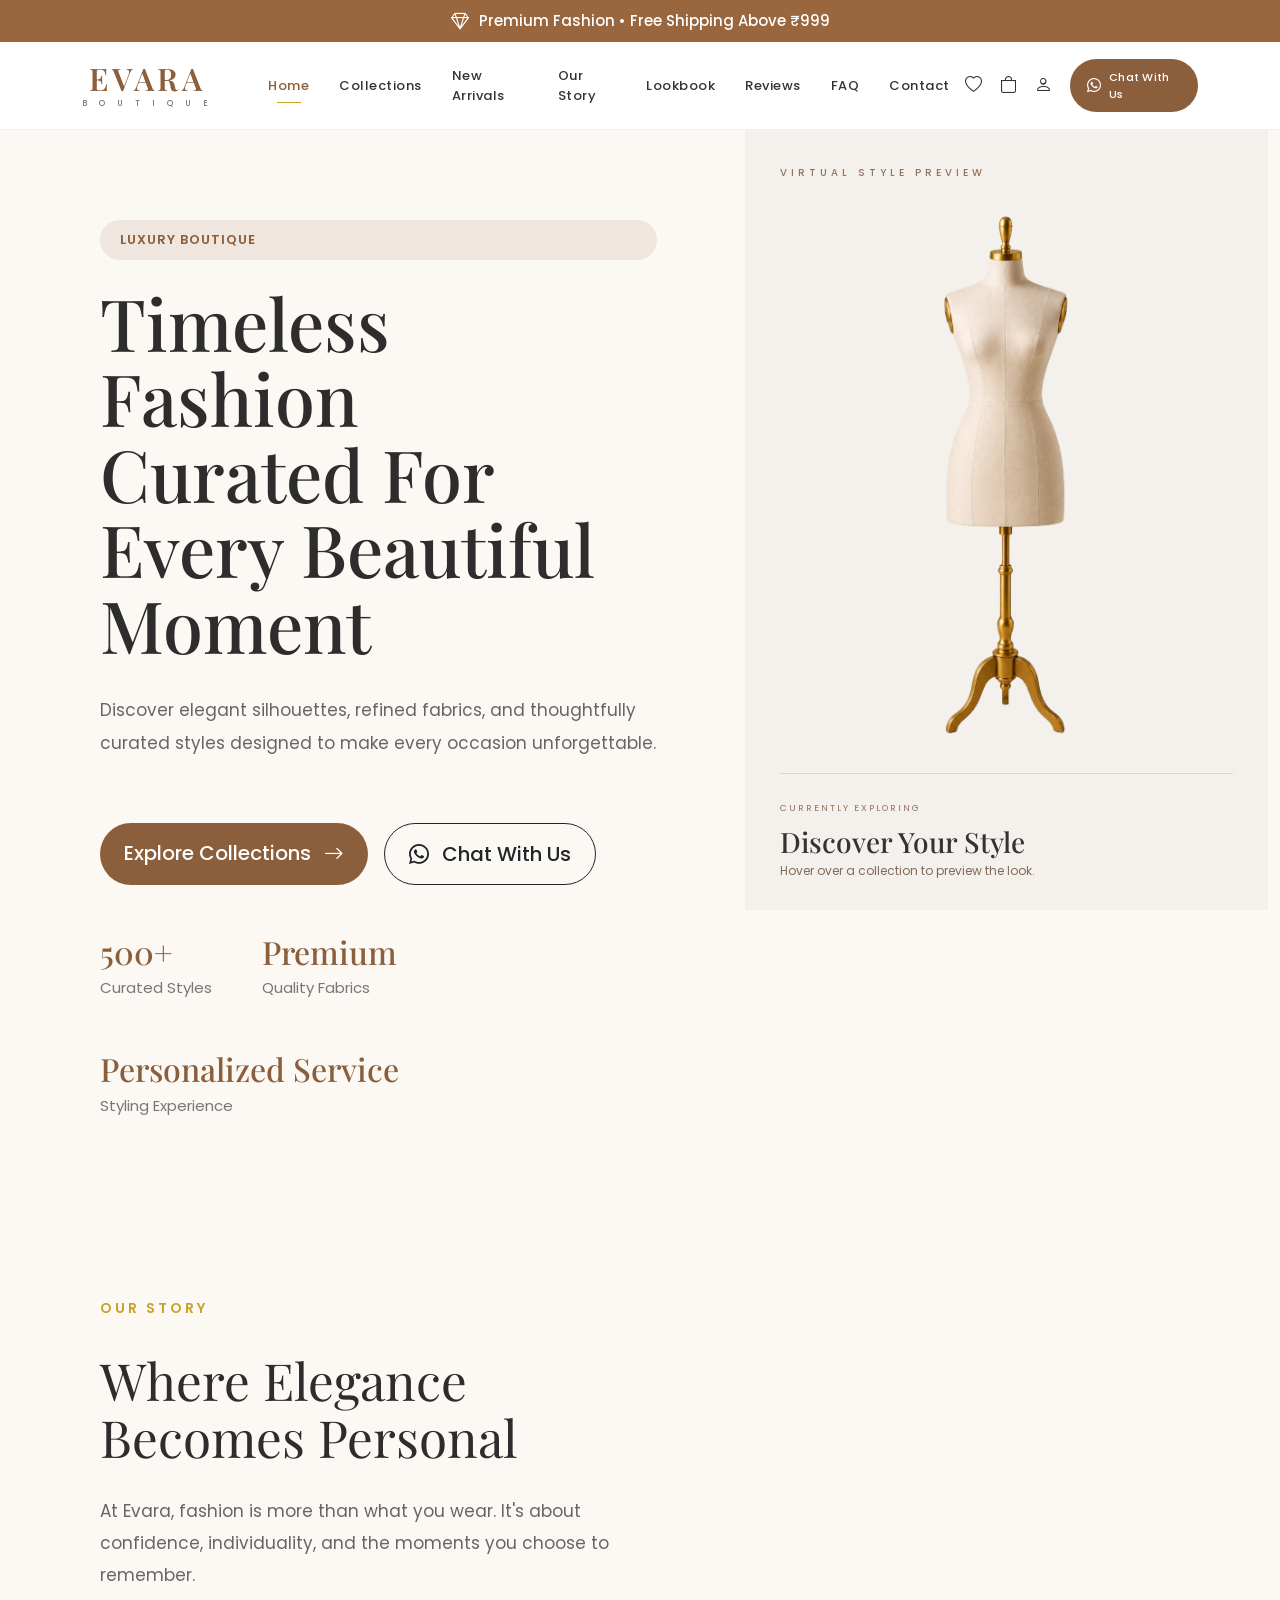
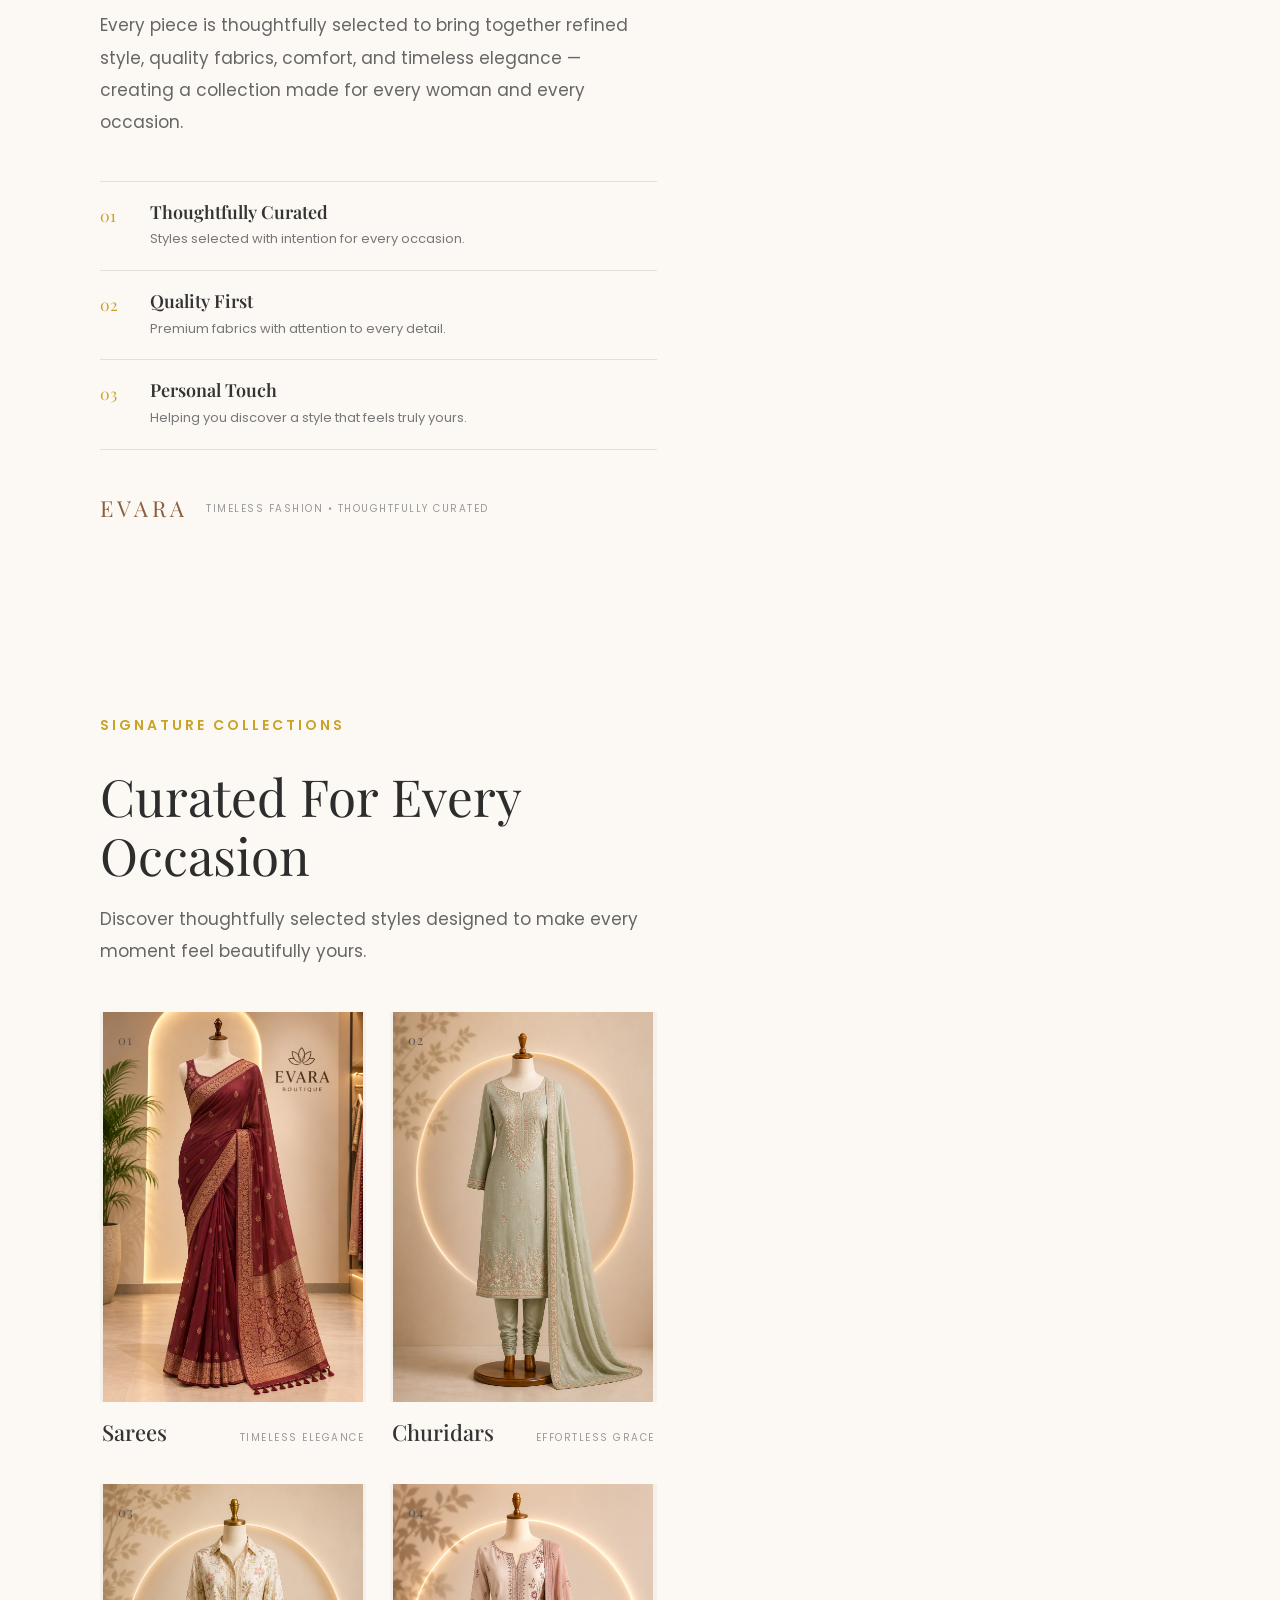
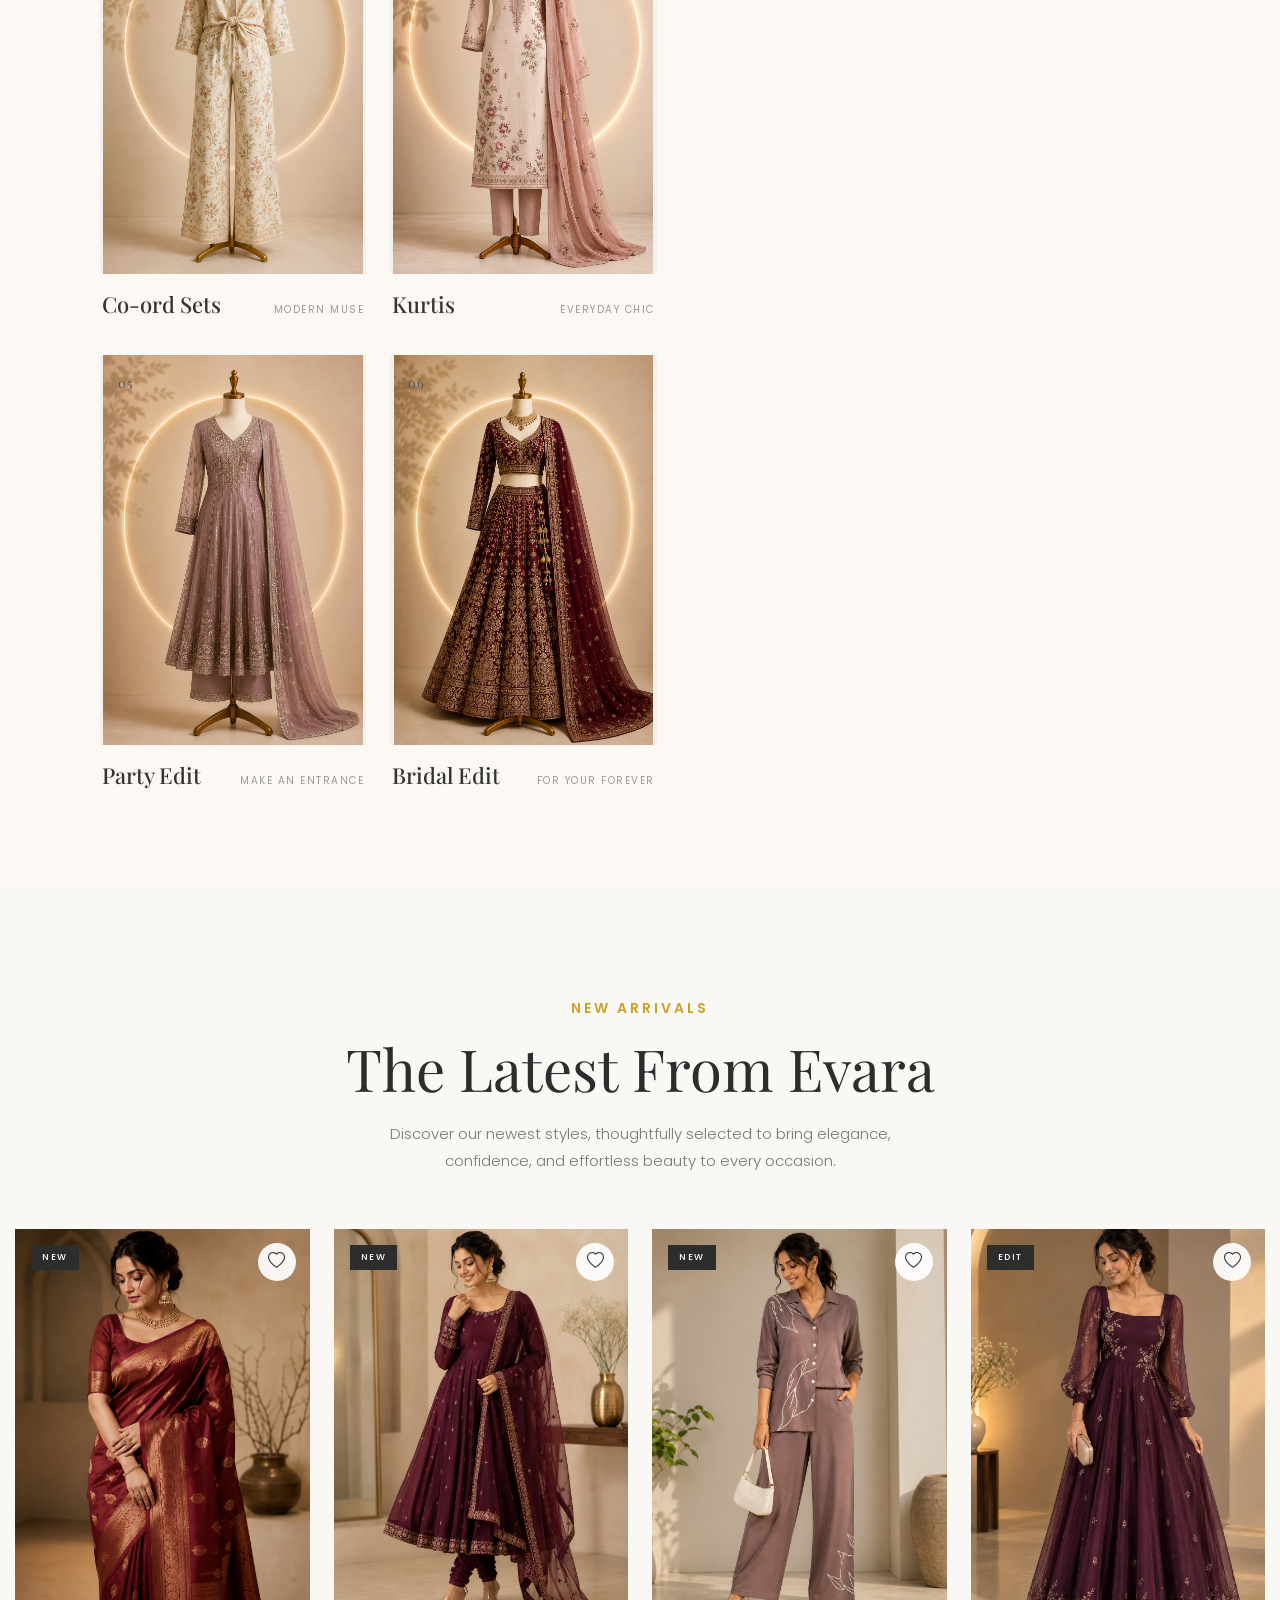
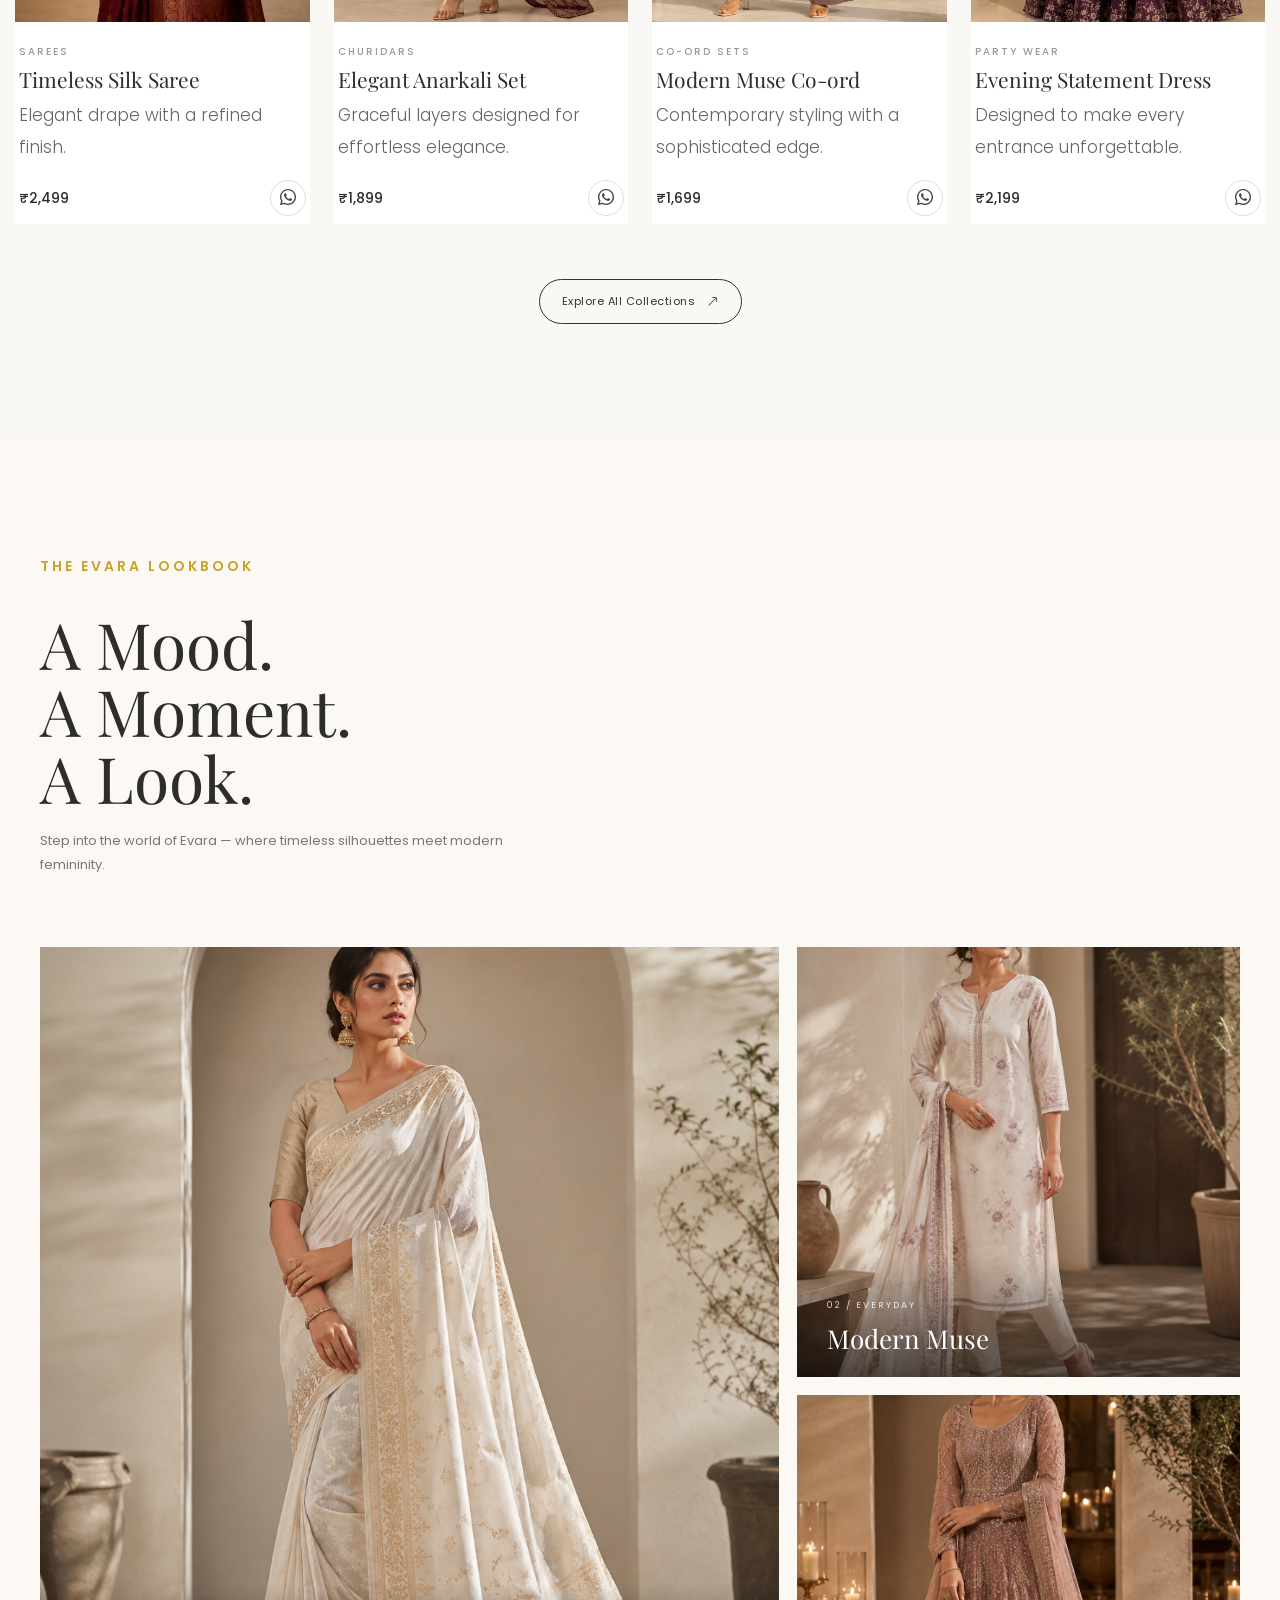
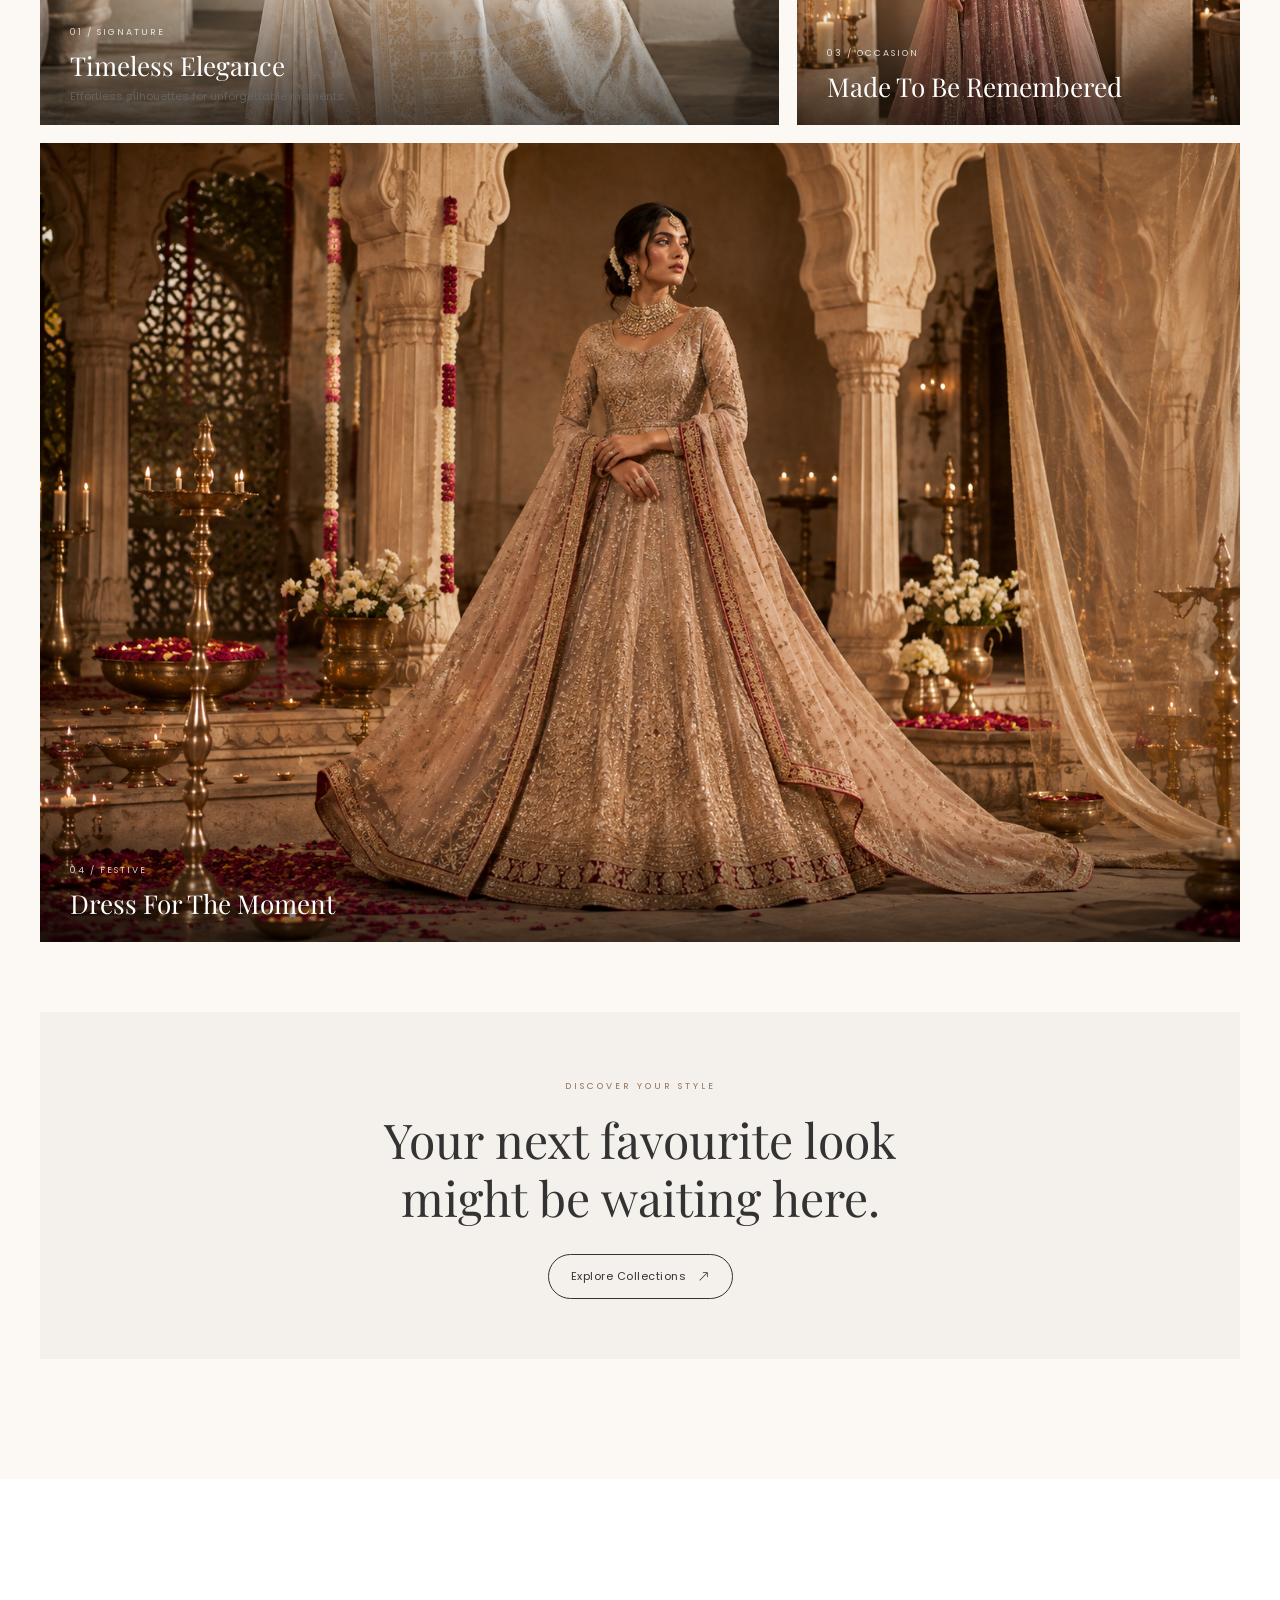
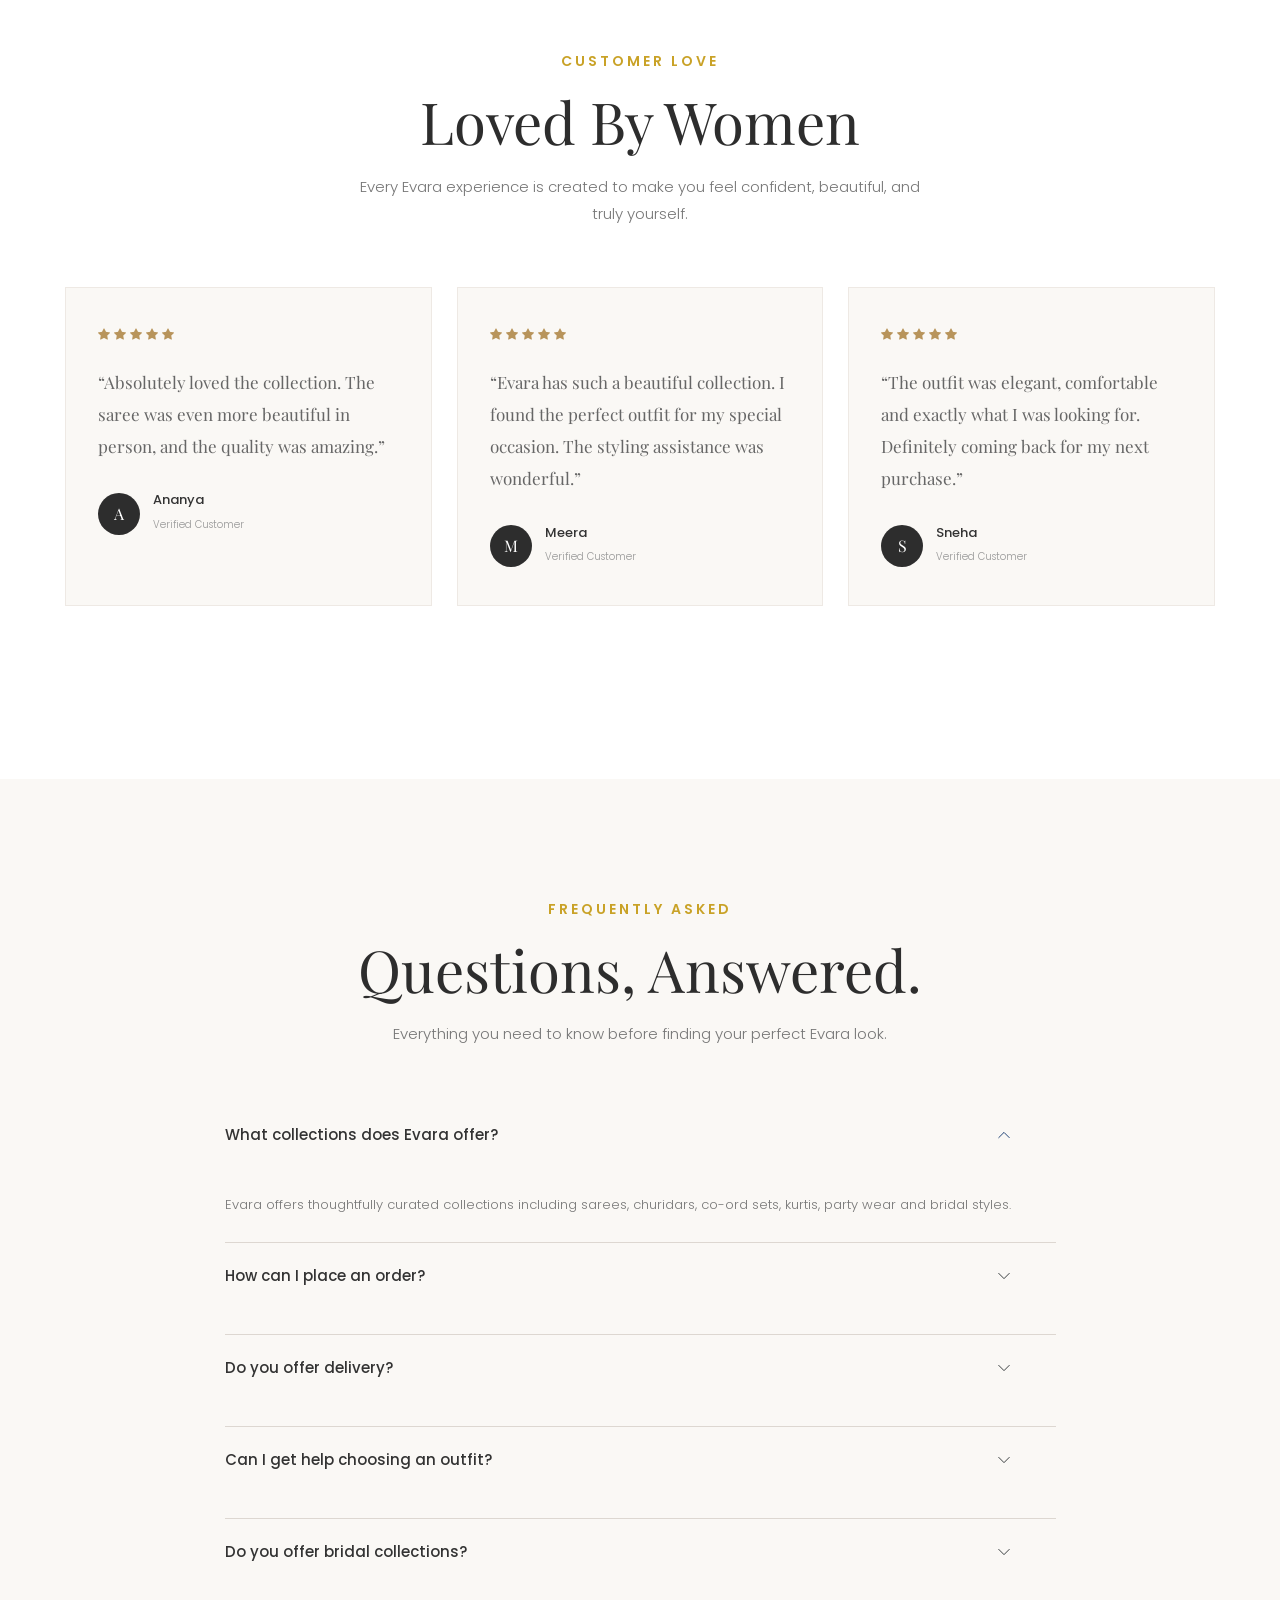
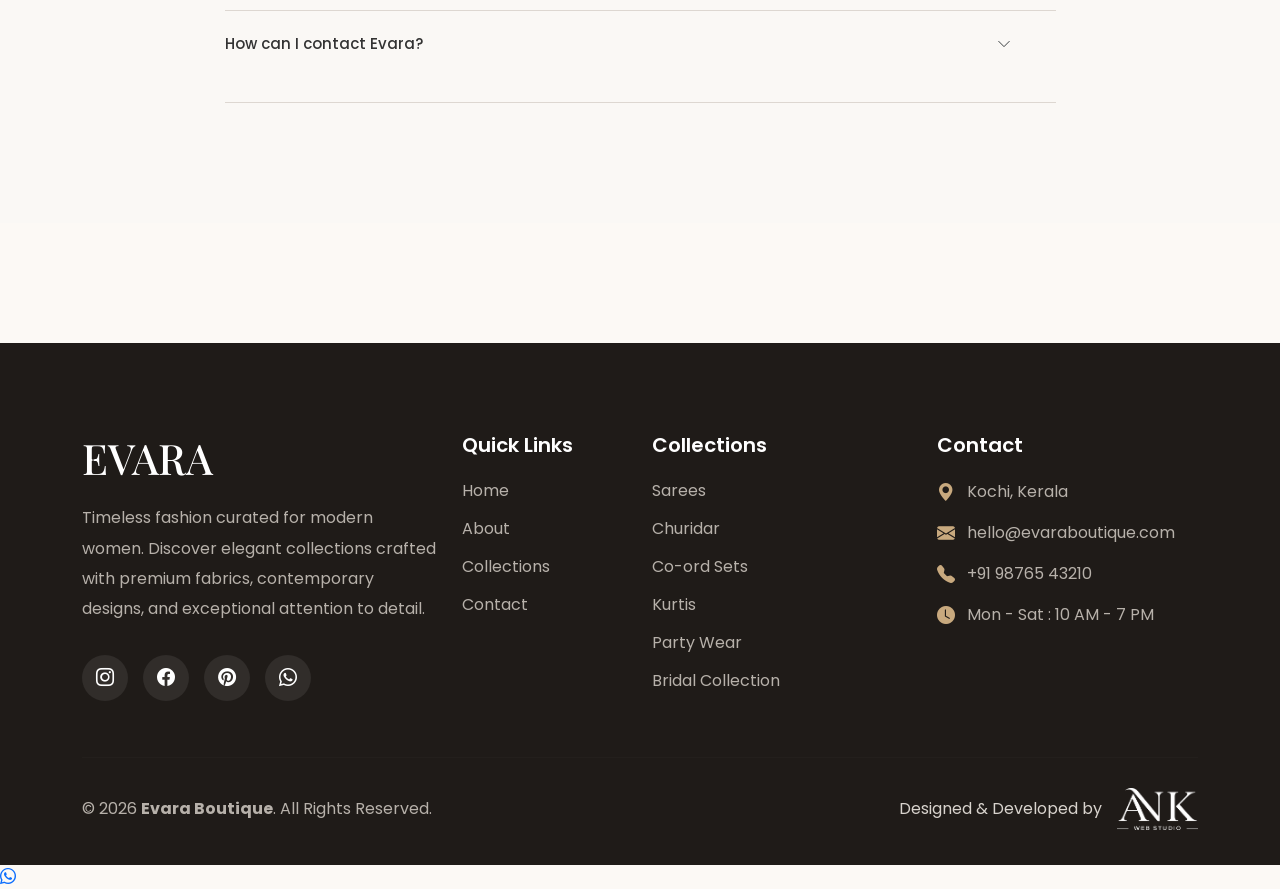
==== commit e05df808: "Update index.html" ====
--- a/index.html
+++ b/index.html
@@ -201,6 +201,12 @@
                     <i class="bi bi-bag"></i>
                 </a>
 
+                <a href="#" class="nav-icon"  data-bs-toggle="modal" data-bs-target="#authModal" aria-label="Login or Register">
+
+                <i class="bi bi-person"></i>
+
+                </a>
+
                 <a href="#" class="nav-whatsapp">
                     <i class="bi bi-whatsapp"></i>
                     <span>Chat With Us</span>
@@ -1920,6 +1926,262 @@
         <i class="bi bi-whatsapp"></i>
 
     </a>
+    <!-- ==========================
+        LOGIN / REGISTER MODAL
+========================== -->
+
+<div class="modal fade"
+     id="authModal"
+     tabindex="-1"
+     aria-labelledby="authModalLabel"
+     aria-hidden="true">
+
+    <div class="modal-dialog modal-dialog-centered">
+
+        <div class="modal-content auth-modal">
+
+            <!-- CLOSE BUTTON -->
+
+            <button type="button"
+                    class="auth-close"
+                    data-bs-dismiss="modal"
+                    aria-label="Close">
+
+                <i class="bi bi-x-lg"></i>
+
+            </button>
+
+
+            <!-- HEADER -->
+
+            <div class="auth-header">
+
+                <span class="auth-brand">
+                    EVARA
+                </span>
+
+                <p>
+                    Timeless fashion, made personal.
+                </p>
+
+            </div>
+
+
+            <!-- TABS -->
+
+            <div class="auth-tabs">
+
+                <button class="auth-tab active"
+                        id="loginTab"
+                        type="button">
+
+                    Login
+
+                </button>
+
+
+                <button class="auth-tab"
+                        id="registerTab"
+                        type="button">
+
+                    Create Account
+
+                </button>
+
+            </div>
+
+
+            <!-- ================= LOGIN FORM ================= -->
+
+            <form id="loginForm"
+                  class="auth-form">
+
+                <div class="auth-input">
+
+                    <label>Email Address</label>
+
+                    <div class="input-wrapper">
+
+                        <i class="bi bi-envelope"></i>
+
+                        <input type="email"
+                               placeholder="Enter your email"
+                               required>
+
+                    </div>
+
+                </div>
+
+
+                <div class="auth-input">
+
+                    <label>Password</label>
+
+                    <div class="input-wrapper">
+
+                        <i class="bi bi-lock"></i>
+
+                        <input type="password"
+                               placeholder="Enter your password"
+                               required>
+
+                    </div>
+
+                </div>
+
+
+                <div class="auth-options">
+
+                    <label class="remember-me">
+
+                        <input type="checkbox">
+
+                        Remember me
+
+                    </label>
+
+
+                    <a href="#"
+                       class="forgot-password">
+
+                        Forgot password?
+
+                    </a>
+
+                </div>
+
+
+                <button type="submit"
+                        class="auth-submit">
+
+                    Login to Evara
+
+                    <i class="bi bi-arrow-right"></i>
+
+                </button>
+
+
+                <p class="auth-switch-text">
+
+                    New to Evara?
+
+                    <button type="button"
+                            id="switchToRegister">
+
+                        Create an account
+
+                    </button>
+
+                </p>
+
+            </form>
+
+
+
+            <!-- ================= REGISTER FORM ================= -->
+
+            <form id="registerForm"
+                  class="auth-form d-none">
+
+                <div class="auth-input">
+
+                    <label>Full Name</label>
+
+                    <div class="input-wrapper">
+
+                        <i class="bi bi-person"></i>
+
+                        <input type="text"
+                               placeholder="Enter your name"
+                               required>
+
+                    </div>
+
+                </div>
+
+
+                <div class="auth-input">
+
+                    <label>Email Address</label>
+
+                    <div class="input-wrapper">
+
+                        <i class="bi bi-envelope"></i>
+
+                        <input type="email"
+                               placeholder="Enter your email"
+                               required>
+
+                    </div>
+
+                </div>
+
+
+                <div class="auth-input">
+
+                    <label>Phone Number</label>
+
+                    <div class="input-wrapper">
+
+                        <i class="bi bi-telephone"></i>
+
+                        <input type="tel"
+                               placeholder="Enter your phone number"
+                               required>
+
+                    </div>
+
+                </div>
+
+
+                <div class="auth-input">
+
+                    <label>Create Password</label>
+
+                    <div class="input-wrapper">
+
+                        <i class="bi bi-lock"></i>
+
+                        <input type="password"
+                               placeholder="Create a password"
+                               required>
+
+                    </div>
+
+                </div>
+
+
+                <button type="submit"
+                        class="auth-submit">
+
+                    Create Account
+
+                    <i class="bi bi-arrow-right"></i>
+
+                </button>
+
+
+                <p class="auth-switch-text">
+
+                    Already have an account?
+
+                    <button type="button"
+                            id="switchToLogin">
+
+                        Login
+
+                    </button>
+
+                </p>
+
+            </form>
+
+
+        </div>
+
+    </div>
+
+</div>
 
 
 
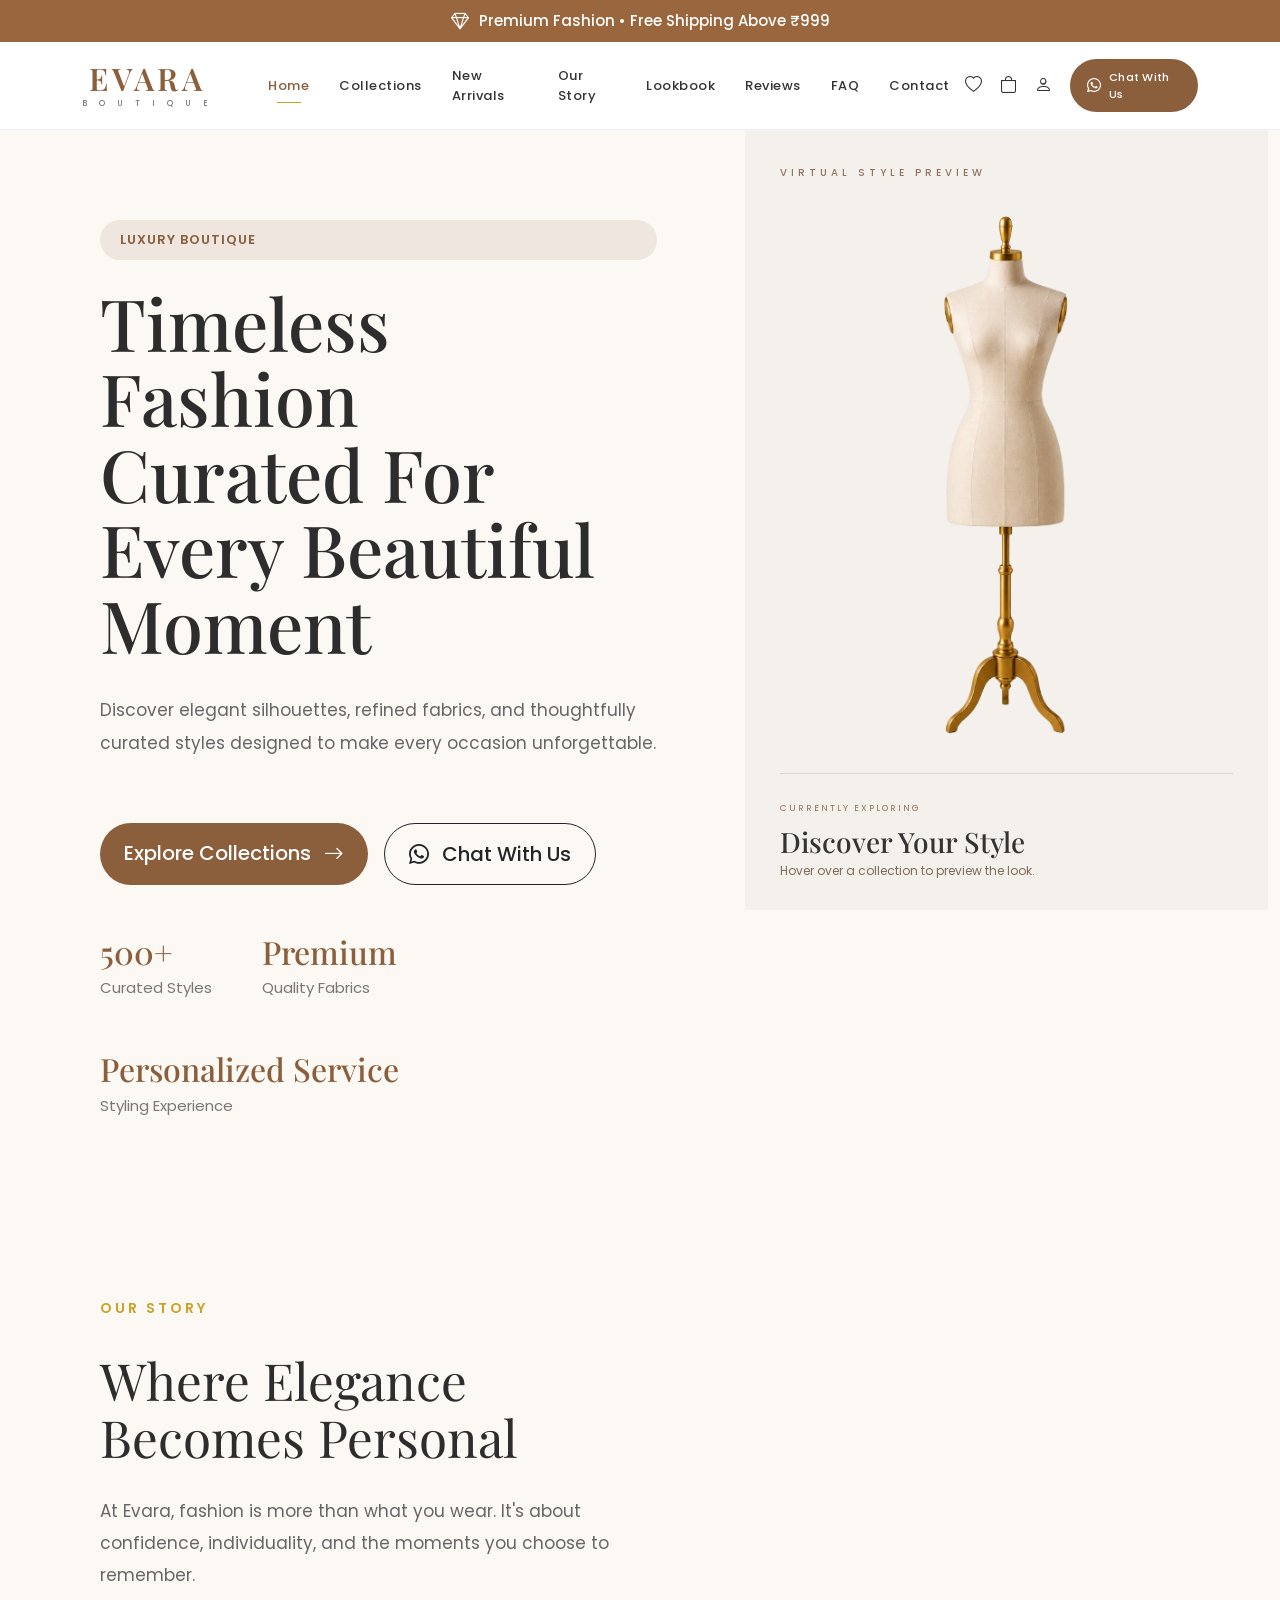
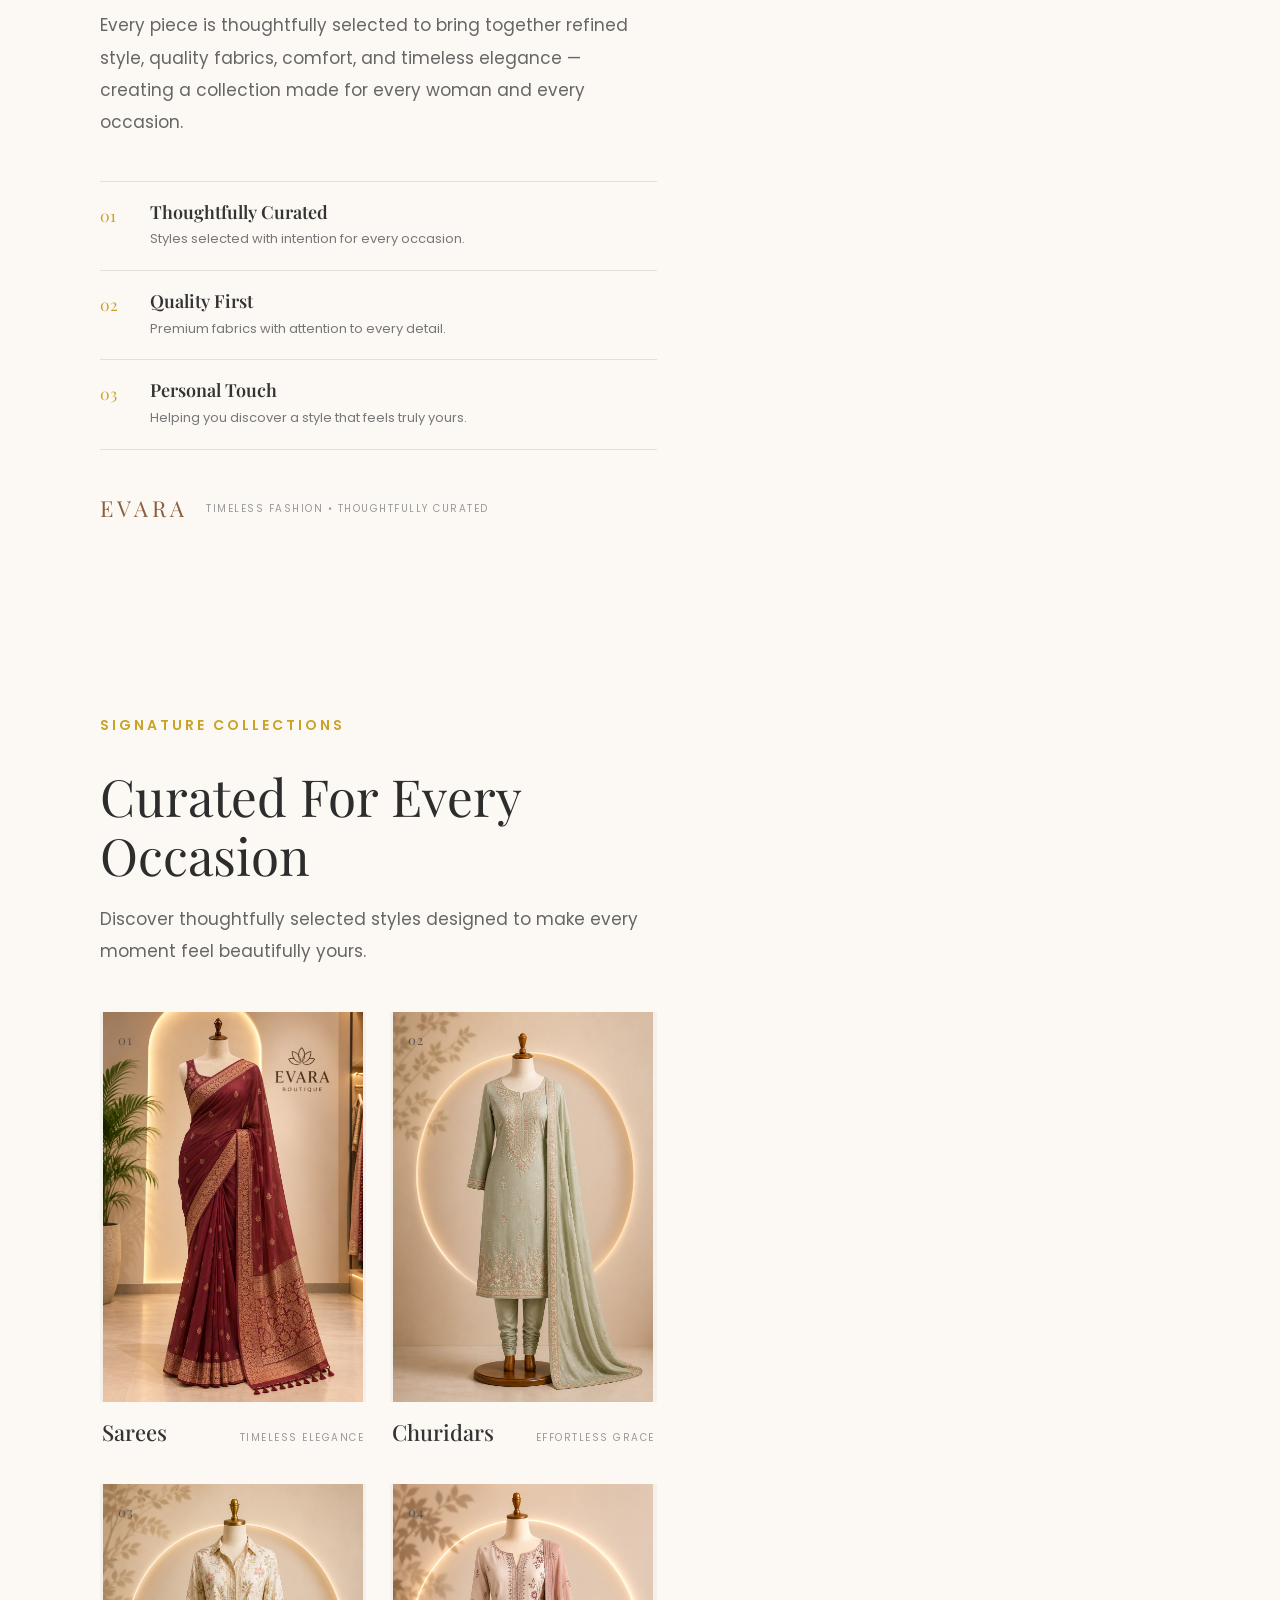
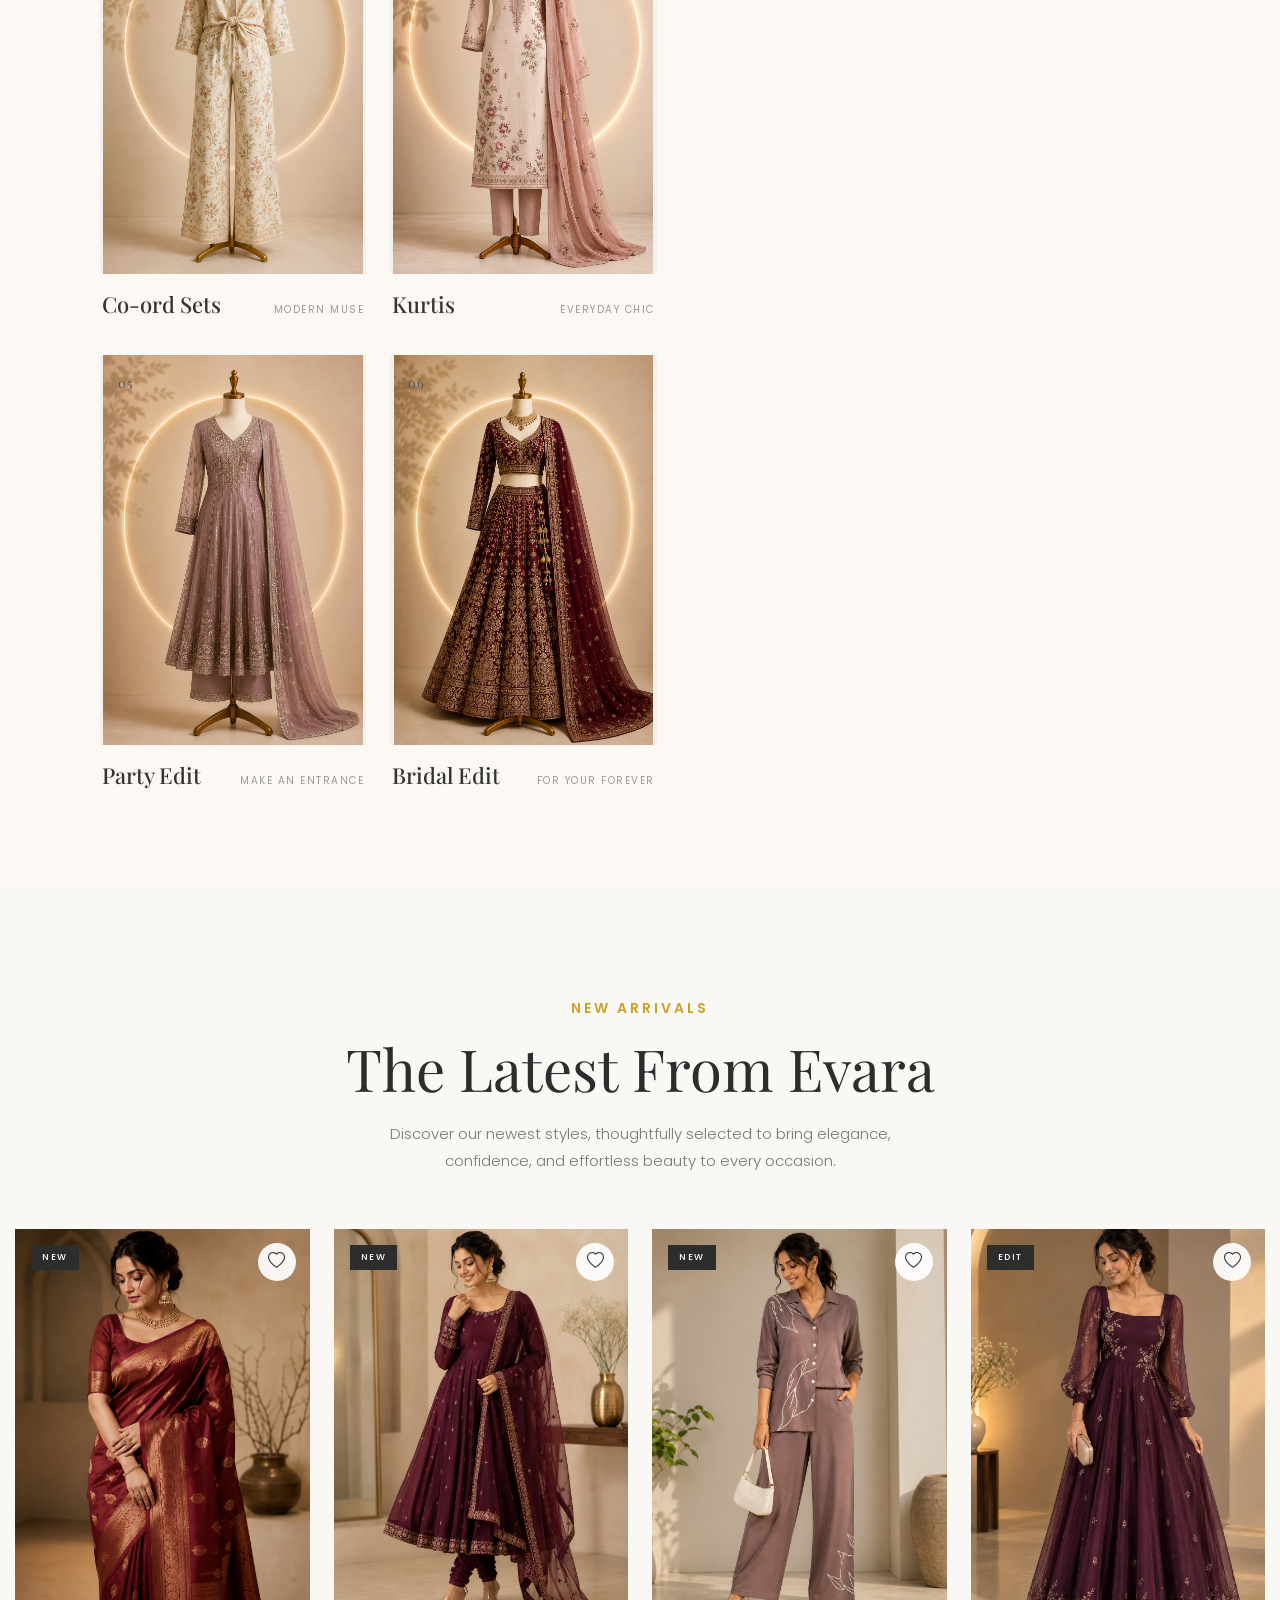
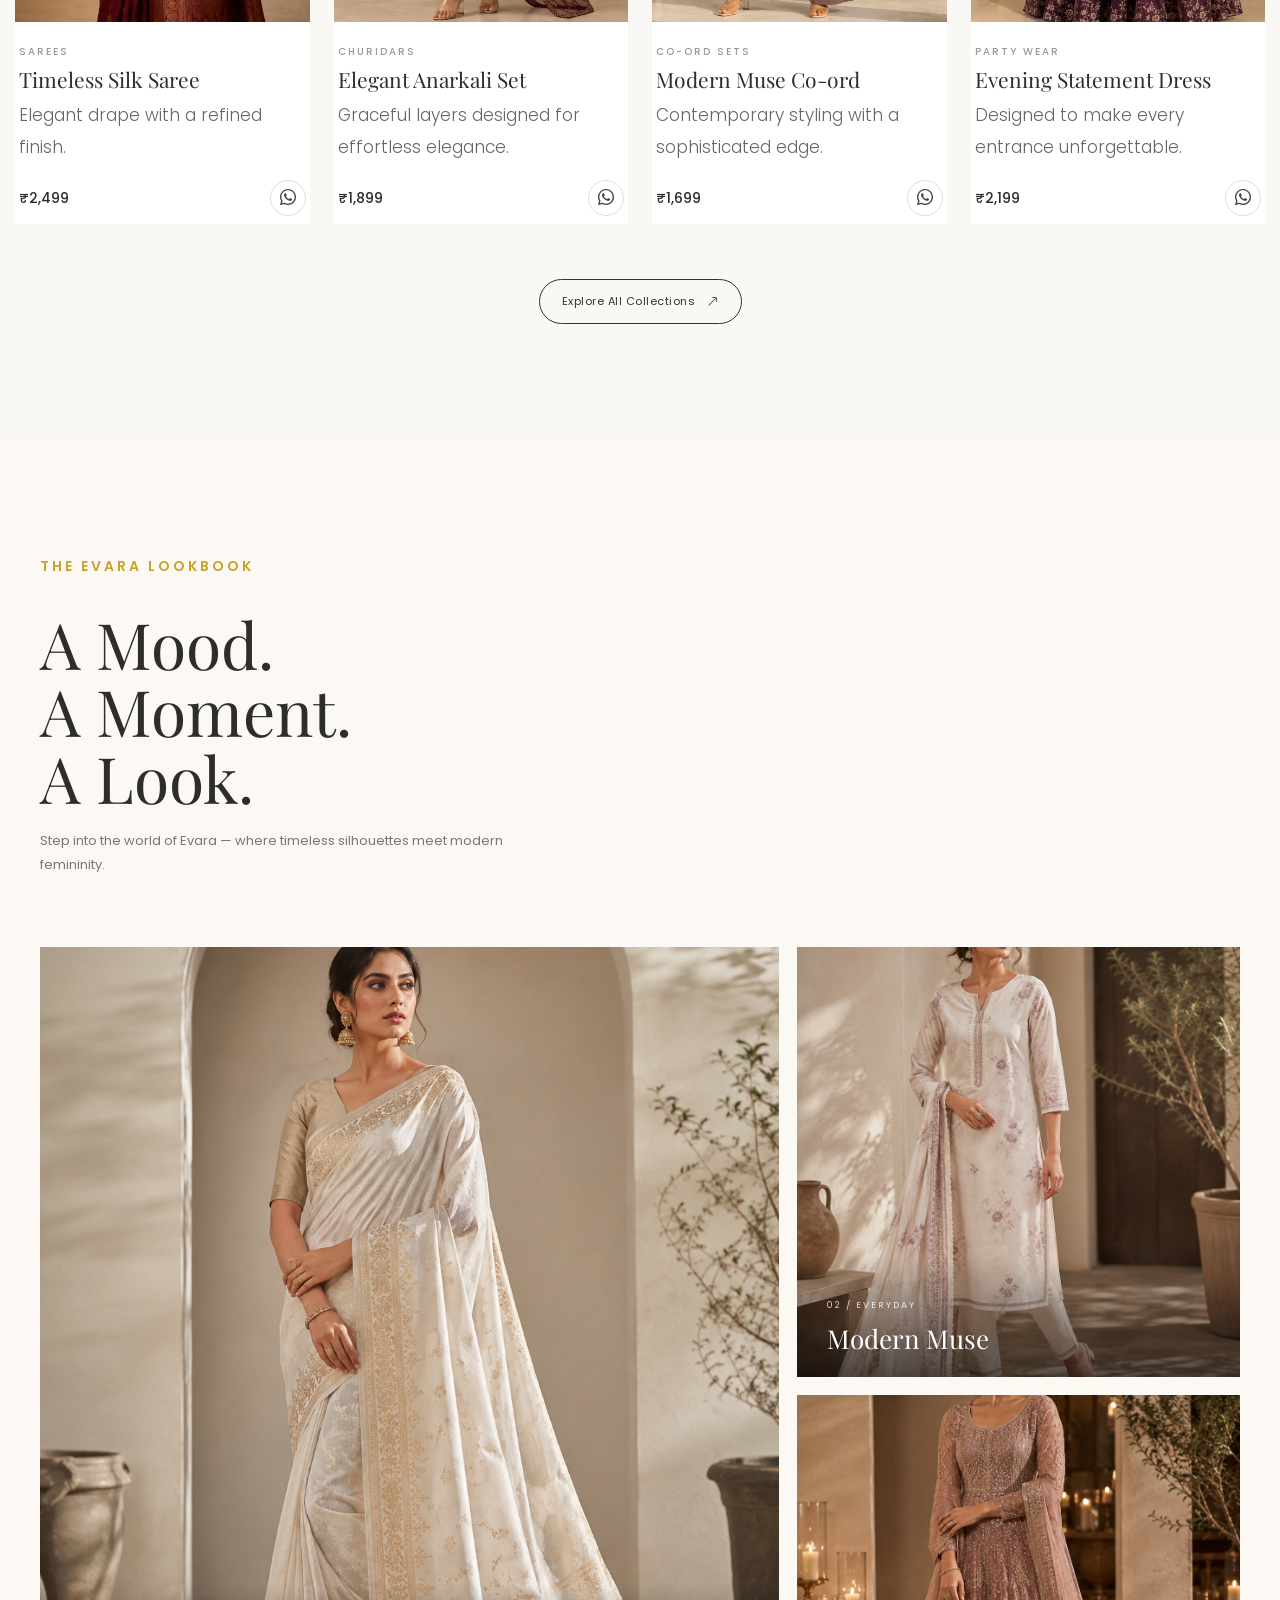
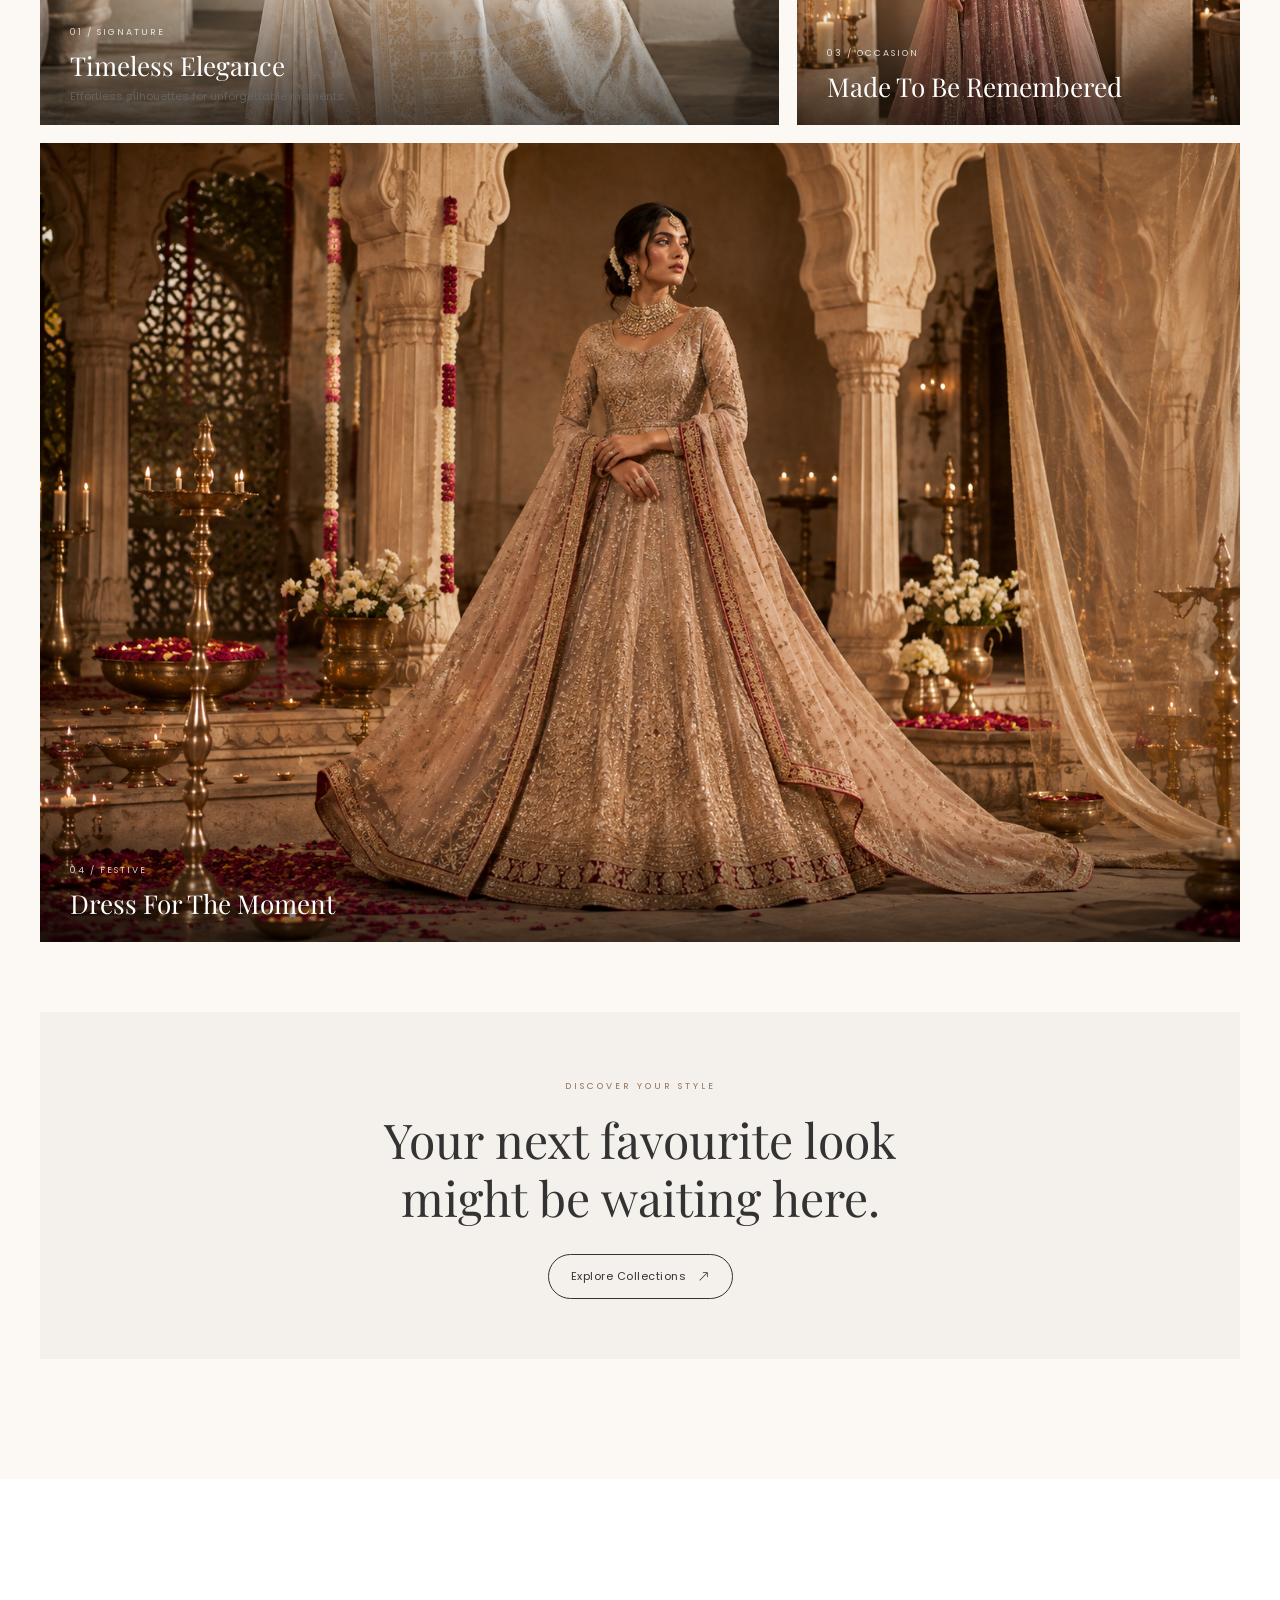
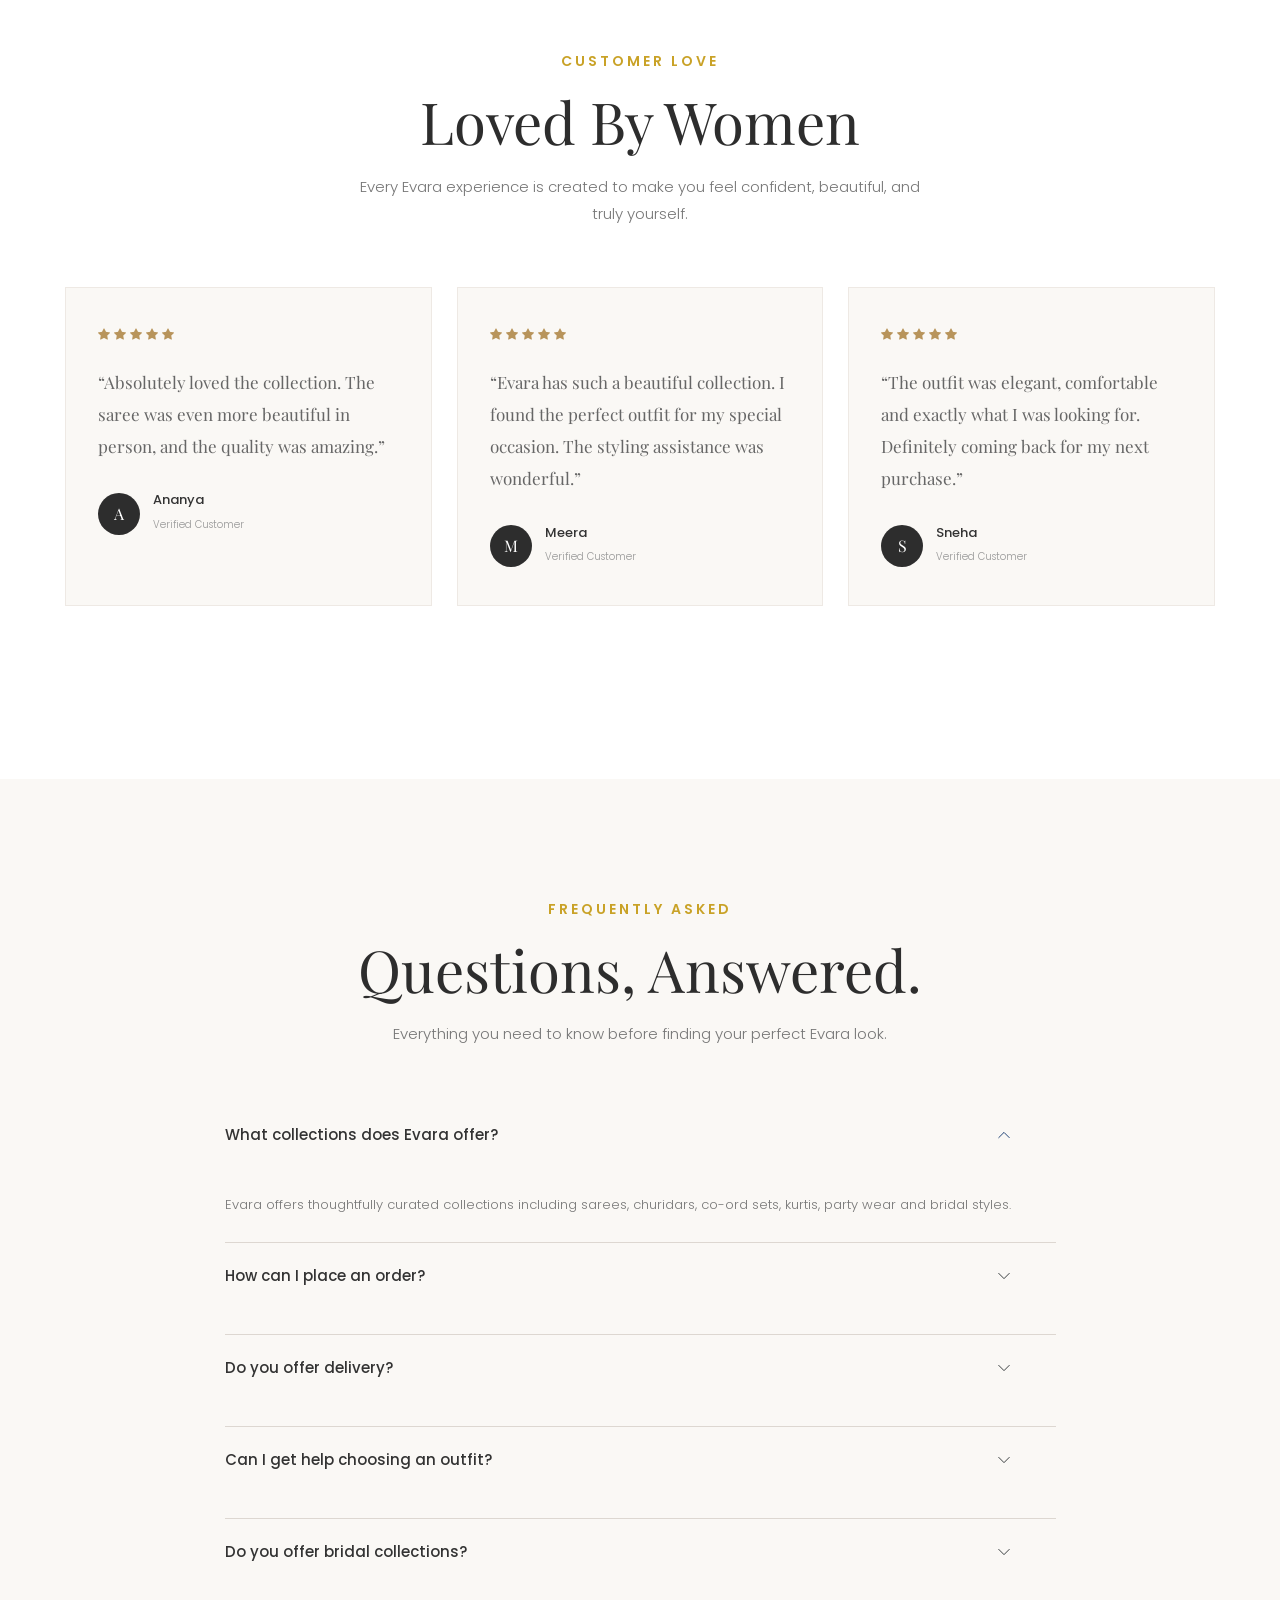
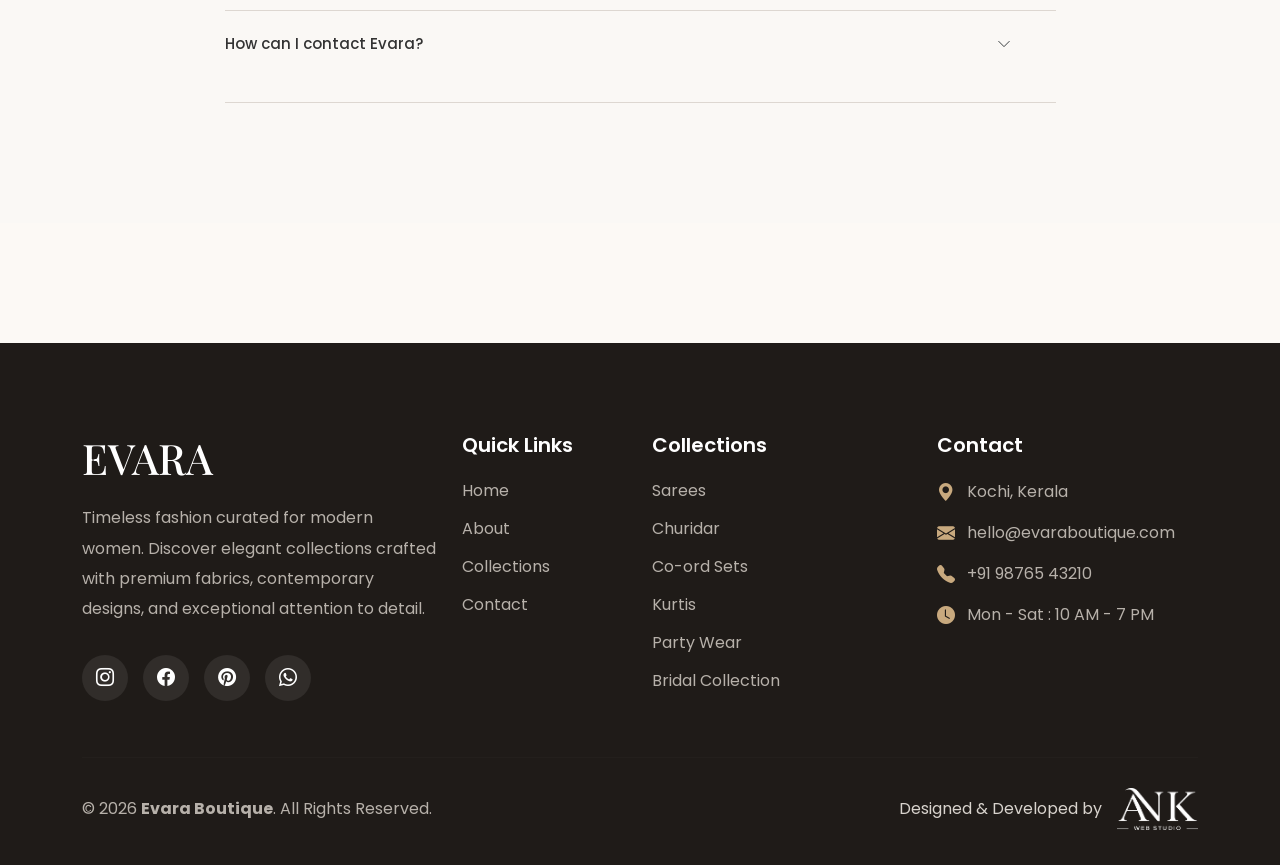
==== commit 9598d0dd: "Update index.html" ====
--- a/index.html
+++ b/index.html
@@ -1916,38 +1916,28 @@
 </footer>
 
 
-
-    <!-- Floating WhatsApp -->
-
-    <a href="#"
-
-        class="whatsapp">
-
-        <i class="bi bi-whatsapp"></i>
-
-    </a>
-    <!-- ==========================
-        LOGIN / REGISTER MODAL
-========================== -->
+<!-- =========================================================
+                    EVARA AUTH MODAL
+========================================================= -->
 
 <div class="modal fade"
      id="authModal"
      tabindex="-1"
-     aria-labelledby="authModalLabel"
      aria-hidden="true">
 
-    <div class="modal-dialog modal-dialog-centered">
+    <div class="modal-dialog modal-dialog-centered auth-dialog">
 
         <div class="modal-content auth-modal">
 
-            <!-- CLOSE BUTTON -->
+
+            <!-- CLOSE -->
 
             <button type="button"
                     class="auth-close"
                     data-bs-dismiss="modal"
                     aria-label="Close">
 
-                <i class="bi bi-x-lg"></i>
+                <i class="bi bi-x"></i>
 
             </button>
 
@@ -1956,12 +1946,17 @@
 
             <div class="auth-header">
 
-                <span class="auth-brand">
-                    EVARA
-                </span>
+                <span class="auth-eyebrow">
+                    YOUR EVARA ACCOUNT
+                </span>
+
+                <h2>
+                    Welcome to Evara
+                </h2>
 
                 <p>
-                    Timeless fashion, made personal.
+                    Sign in to explore your favourites,
+                    enquiries and curated styles.
                 </p>
 
             </div>
@@ -1971,18 +1966,18 @@
 
             <div class="auth-tabs">
 
-                <button class="auth-tab active"
-                        id="loginTab"
-                        type="button">
-
-                    Login
+                <button type="button"
+                        class="auth-tab active"
+                        id="loginTab">
+
+                    Sign In
 
                 </button>
 
 
-                <button class="auth-tab"
-                        id="registerTab"
-                        type="button">
+                <button type="button"
+                        class="auth-tab"
+                        id="registerTab">
 
                     Create Account
 
@@ -1991,77 +1986,97 @@
             </div>
 
 
-            <!-- ================= LOGIN FORM ================= -->
+            <!-- ================= LOGIN ================= -->
 
             <form id="loginForm"
                   class="auth-form">
 
-                <div class="auth-input">
-
-                    <label>Email Address</label>
-
-                    <div class="input-wrapper">
-
-                        <i class="bi bi-envelope"></i>
-
-                        <input type="email"
-                               placeholder="Enter your email"
-                               required>
-
-                    </div>
-
-                </div>
-
-
-                <div class="auth-input">
-
-                    <label>Password</label>
-
-                    <div class="input-wrapper">
-
-                        <i class="bi bi-lock"></i>
+
+                <!-- EMAIL -->
+
+                <div class="auth-field">
+
+                    <label for="loginEmail">
+
+                        Email Address
+
+                    </label>
+
+                    <input type="email"
+                           id="loginEmail"
+                           placeholder="Enter your email"
+                           required>
+
+                </div>
+
+
+                <!-- PASSWORD -->
+
+                <div class="auth-field">
+
+                    <label for="loginPassword">
+
+                        Password
+
+                    </label>
+
+                    <div class="password-field">
 
                         <input type="password"
+                               id="loginPassword"
                                placeholder="Enter your password"
                                required>
 
+                        <button type="button"
+                                class="password-toggle">
+
+                            <i class="bi bi-eye"></i>
+
+                        </button>
+
                     </div>
 
                 </div>
 
 
+                <!-- OPTIONS -->
+
                 <div class="auth-options">
 
-                    <label class="remember-me">
+                    <label class="remember-option">
 
                         <input type="checkbox">
 
-                        Remember me
+                        <span>
+                            Remember me
+                        </span>
 
                     </label>
 
 
                     <a href="#"
-                       class="forgot-password">
-
-                        Forgot password?
+                       class="forgot-link">
+
+                        Forgot Password?
 
                     </a>
 
                 </div>
 
 
+                <!-- BUTTON -->
+
                 <button type="submit"
-                        class="auth-submit">
-
-                    Login to Evara
+                        class="auth-button">
+
+                    Sign In
 
                     <i class="bi bi-arrow-right"></i>
 
                 </button>
 
 
-                <p class="auth-switch-text">
+                <p class="auth-footer-text">
 
                     New to Evara?
 
@@ -2074,85 +2089,121 @@
 
                 </p>
 
+
             </form>
 
 
 
-            <!-- ================= REGISTER FORM ================= -->
+            <!-- ================= REGISTER ================= -->
 
             <form id="registerForm"
                   class="auth-form d-none">
 
-                <div class="auth-input">
-
-                    <label>Full Name</label>
-
-                    <div class="input-wrapper">
-
-                        <i class="bi bi-person"></i>
-
-                        <input type="text"
-                               placeholder="Enter your name"
-                               required>
-
-                    </div>
-
-                </div>
-
-
-                <div class="auth-input">
-
-                    <label>Email Address</label>
-
-                    <div class="input-wrapper">
-
-                        <i class="bi bi-envelope"></i>
-
-                        <input type="email"
-                               placeholder="Enter your email"
-                               required>
-
-                    </div>
-
-                </div>
-
-
-                <div class="auth-input">
-
-                    <label>Phone Number</label>
-
-                    <div class="input-wrapper">
-
-                        <i class="bi bi-telephone"></i>
-
-                        <input type="tel"
-                               placeholder="Enter your phone number"
-                               required>
-
-                    </div>
-
-                </div>
-
-
-                <div class="auth-input">
-
-                    <label>Create Password</label>
-
-                    <div class="input-wrapper">
-
-                        <i class="bi bi-lock"></i>
+
+                <!-- NAME -->
+
+                <div class="auth-field">
+
+                    <label for="registerName">
+
+                        Full Name
+
+                    </label>
+
+                    <input type="text"
+                           id="registerName"
+                           placeholder="Enter your full name"
+                           required>
+
+                </div>
+
+
+                <!-- EMAIL -->
+
+                <div class="auth-field">
+
+                    <label for="registerEmail">
+
+                        Email Address
+
+                    </label>
+
+                    <input type="email"
+                           id="registerEmail"
+                           placeholder="Enter your email"
+                           required>
+
+                </div>
+
+
+                <!-- PHONE -->
+
+                <div class="auth-field">
+
+                    <label for="registerPhone">
+
+                        Phone Number
+
+                    </label>
+
+                    <input type="tel"
+                           id="registerPhone"
+                           placeholder="+91"
+                           required>
+
+                </div>
+
+
+                <!-- PASSWORD -->
+
+                <div class="auth-field">
+
+                    <label for="registerPassword">
+
+                        Create Password
+
+                    </label>
+
+                    <div class="password-field">
 
                         <input type="password"
+                               id="registerPassword"
                                placeholder="Create a password"
                                required>
 
+                        <button type="button"
+                                class="password-toggle">
+
+                            <i class="bi bi-eye"></i>
+
+                        </button>
+
                     </div>
 
                 </div>
 
 
+                <!-- TERMS -->
+
+                <label class="terms-option">
+
+                    <input type="checkbox"
+                           required>
+
+                    <span>
+
+                        I agree to the Terms &
+                        Privacy Policy
+
+                    </span>
+
+                </label>
+
+
+                <!-- BUTTON -->
+
                 <button type="submit"
-                        class="auth-submit">
+                        class="auth-button">
 
                     Create Account
 
@@ -2161,19 +2212,20 @@
                 </button>
 
 
-                <p class="auth-switch-text">
+                <p class="auth-footer-text">
 
                     Already have an account?
 
                     <button type="button"
                             id="switchToLogin">
 
-                        Login
+                        Sign in
 
                     </button>
 
                 </p>
 
+
             </form>
 
 
--- a/css/style.css
+++ b/css/style.css
@@ -3785,3 +3785,290 @@
     }
 
 }
+
+/* ==========================
+   AUTH MODAL
+========================== */
+
+.auth-modal {
+    border: none;
+    border-radius: 24px;
+    padding: 35px;
+    position: relative;
+    overflow: hidden;
+}
+
+
+/* CLOSE */
+
+.auth-close {
+    position: absolute;
+    right: 20px;
+    top: 18px;
+
+    width: 38px;
+    height: 38px;
+
+    border: none;
+    background: #f5f5f5;
+
+    border-radius: 50%;
+
+    display: flex;
+    align-items: center;
+    justify-content: center;
+
+    cursor: pointer;
+
+    z-index: 2;
+}
+
+
+/* HEADER */
+
+.auth-header {
+    text-align: center;
+    margin-bottom: 30px;
+}
+
+.auth-brand {
+    display: block;
+
+    font-family: "Playfair Display", serif;
+
+    font-size: 34px;
+    font-weight: 700;
+
+    letter-spacing: 4px;
+}
+
+.auth-header p {
+    margin-top: 8px;
+
+    font-size: 14px;
+
+    color: #777;
+}
+
+
+/* TABS */
+
+.auth-tabs {
+    display: flex;
+
+    background: #f5f5f5;
+
+    padding: 5px;
+
+    border-radius: 12px;
+
+    margin-bottom: 28px;
+}
+
+.auth-tab {
+    flex: 1;
+
+    border: none;
+
+    background: transparent;
+
+    padding: 12px;
+
+    border-radius: 9px;
+
+    font-weight: 500;
+
+    transition: 0.3s;
+}
+
+.auth-tab.active {
+    background: #111;
+
+    color: white;
+}
+
+
+/* FORM */
+
+.auth-form {
+    animation: authFade 0.3s ease;
+}
+
+
+@keyframes authFade {
+
+    from {
+        opacity: 0;
+        transform: translateY(10px);
+    }
+
+    to {
+        opacity: 1;
+        transform: translateY(0);
+    }
+
+}
+
+
+/* INPUT */
+
+.auth-input {
+    margin-bottom: 18px;
+}
+
+.auth-input label {
+    display: block;
+
+    margin-bottom: 8px;
+
+    font-size: 14px;
+
+    font-weight: 500;
+}
+
+
+.input-wrapper {
+    display: flex;
+
+    align-items: center;
+
+    border: 1px solid #ddd;
+
+    border-radius: 12px;
+
+    padding: 0 15px;
+
+    transition: 0.3s;
+}
+
+.input-wrapper:focus-within {
+    border-color: #111;
+}
+
+
+.input-wrapper i {
+    color: #777;
+
+    margin-right: 12px;
+}
+
+
+.input-wrapper input {
+    width: 100%;
+
+    border: none;
+
+    outline: none;
+
+    padding: 14px 0;
+
+    font-size: 14px;
+
+    background: transparent;
+}
+
+
+/* OPTIONS */
+
+.auth-options {
+    display: flex;
+
+    justify-content: space-between;
+
+    align-items: center;
+
+    margin-bottom: 22px;
+
+    font-size: 13px;
+}
+
+.remember-me {
+    display: flex;
+
+    align-items: center;
+
+    gap: 7px;
+}
+
+
+.forgot-password {
+    color: #111;
+
+    text-decoration: none;
+
+    font-weight: 500;
+}
+
+
+/* SUBMIT BUTTON */
+
+.auth-submit {
+    width: 100%;
+
+    border: none;
+
+    background: #111;
+
+    color: white;
+
+    padding: 15px;
+
+    border-radius: 12px;
+
+    font-size: 15px;
+
+    transition: 0.3s;
+}
+
+.auth-submit:hover {
+    transform: translateY(-2px);
+
+    opacity: 0.9;
+}
+
+.auth-submit i {
+    margin-left: 8px;
+}
+
+
+/* SWITCH TEXT */
+
+.auth-switch-text {
+    text-align: center;
+
+    margin-top: 22px;
+
+    font-size: 14px;
+
+    color: #777;
+}
+
+.auth-switch-text button {
+    border: none;
+
+    background: none;
+
+    color: #111;
+
+    font-weight: 600;
+
+    padding: 0;
+
+    cursor: pointer;
+}
+
+
+/* MOBILE */
+
+@media (max-width: 576px) {
+
+    .auth-modal {
+        padding: 28px 20px;
+        margin: 12px;
+    }
+
+    .auth-brand {
+        font-size: 28px;
+    }
+
+}
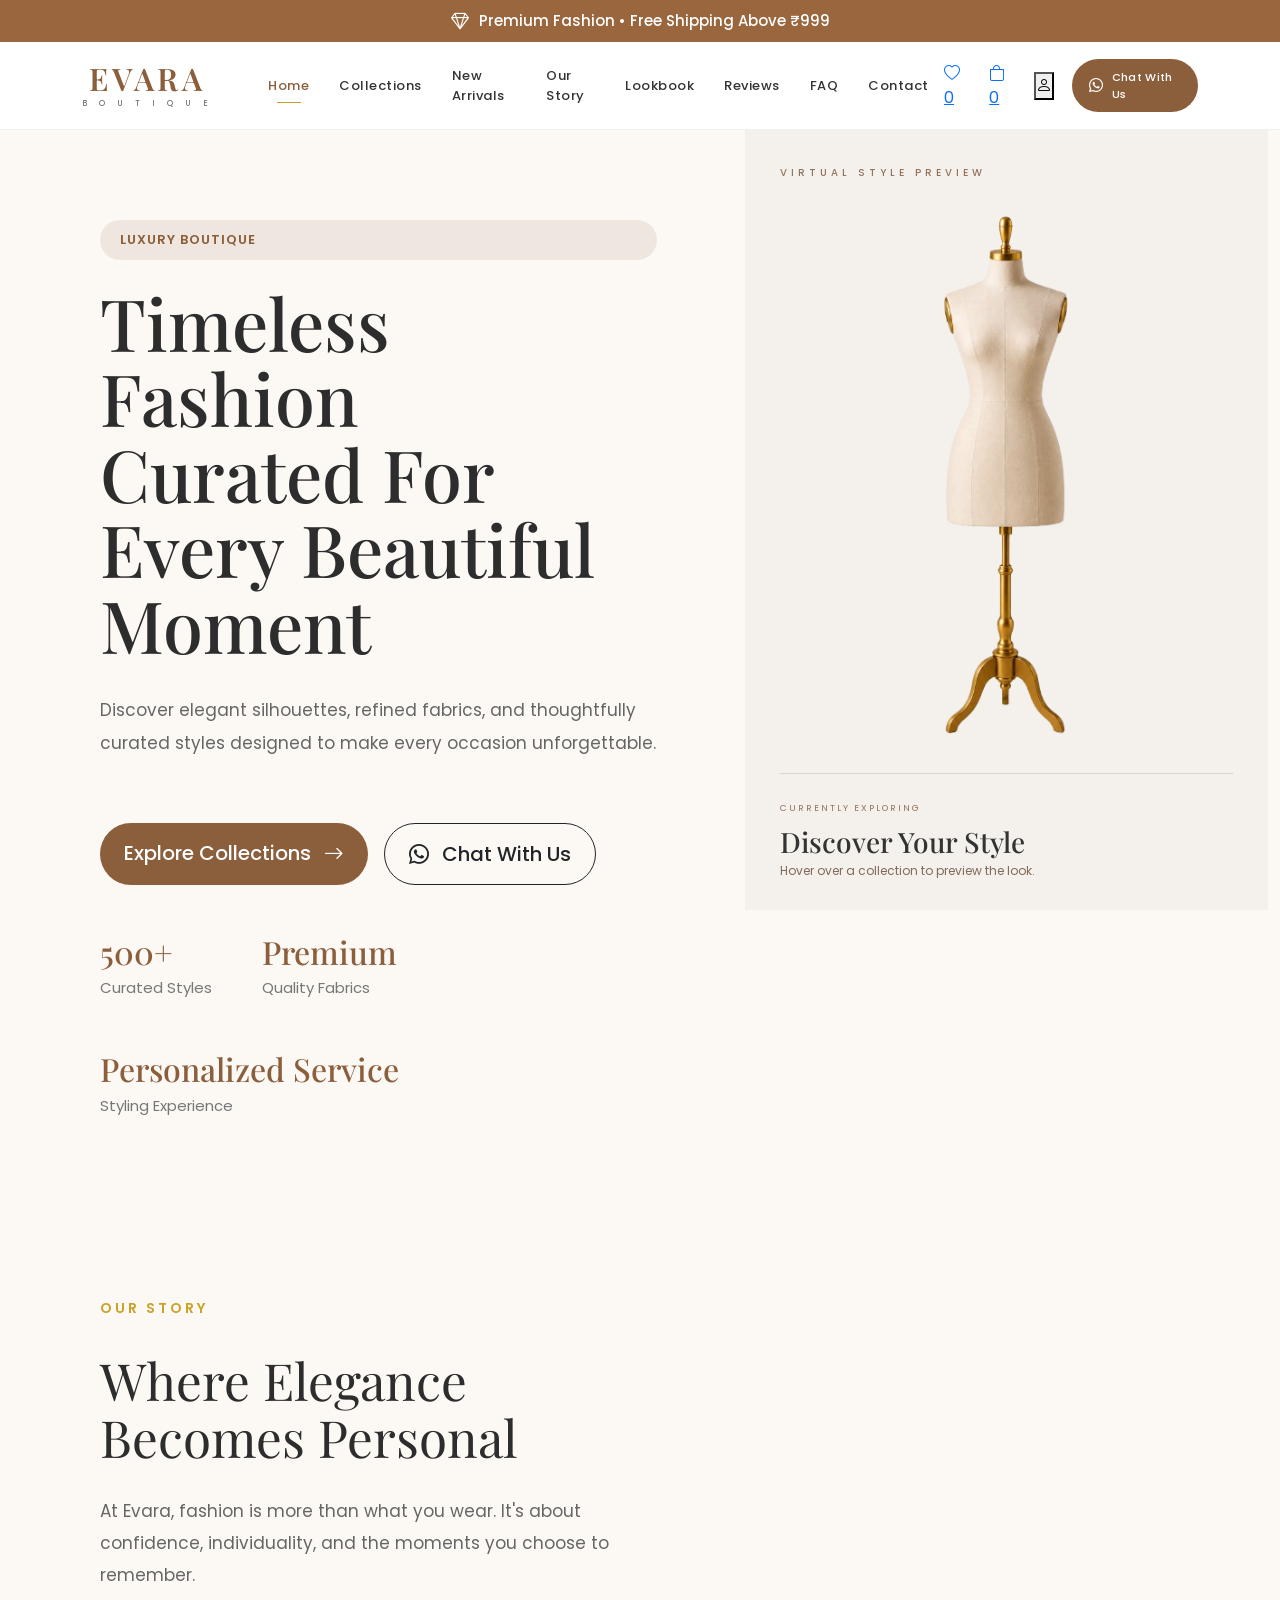
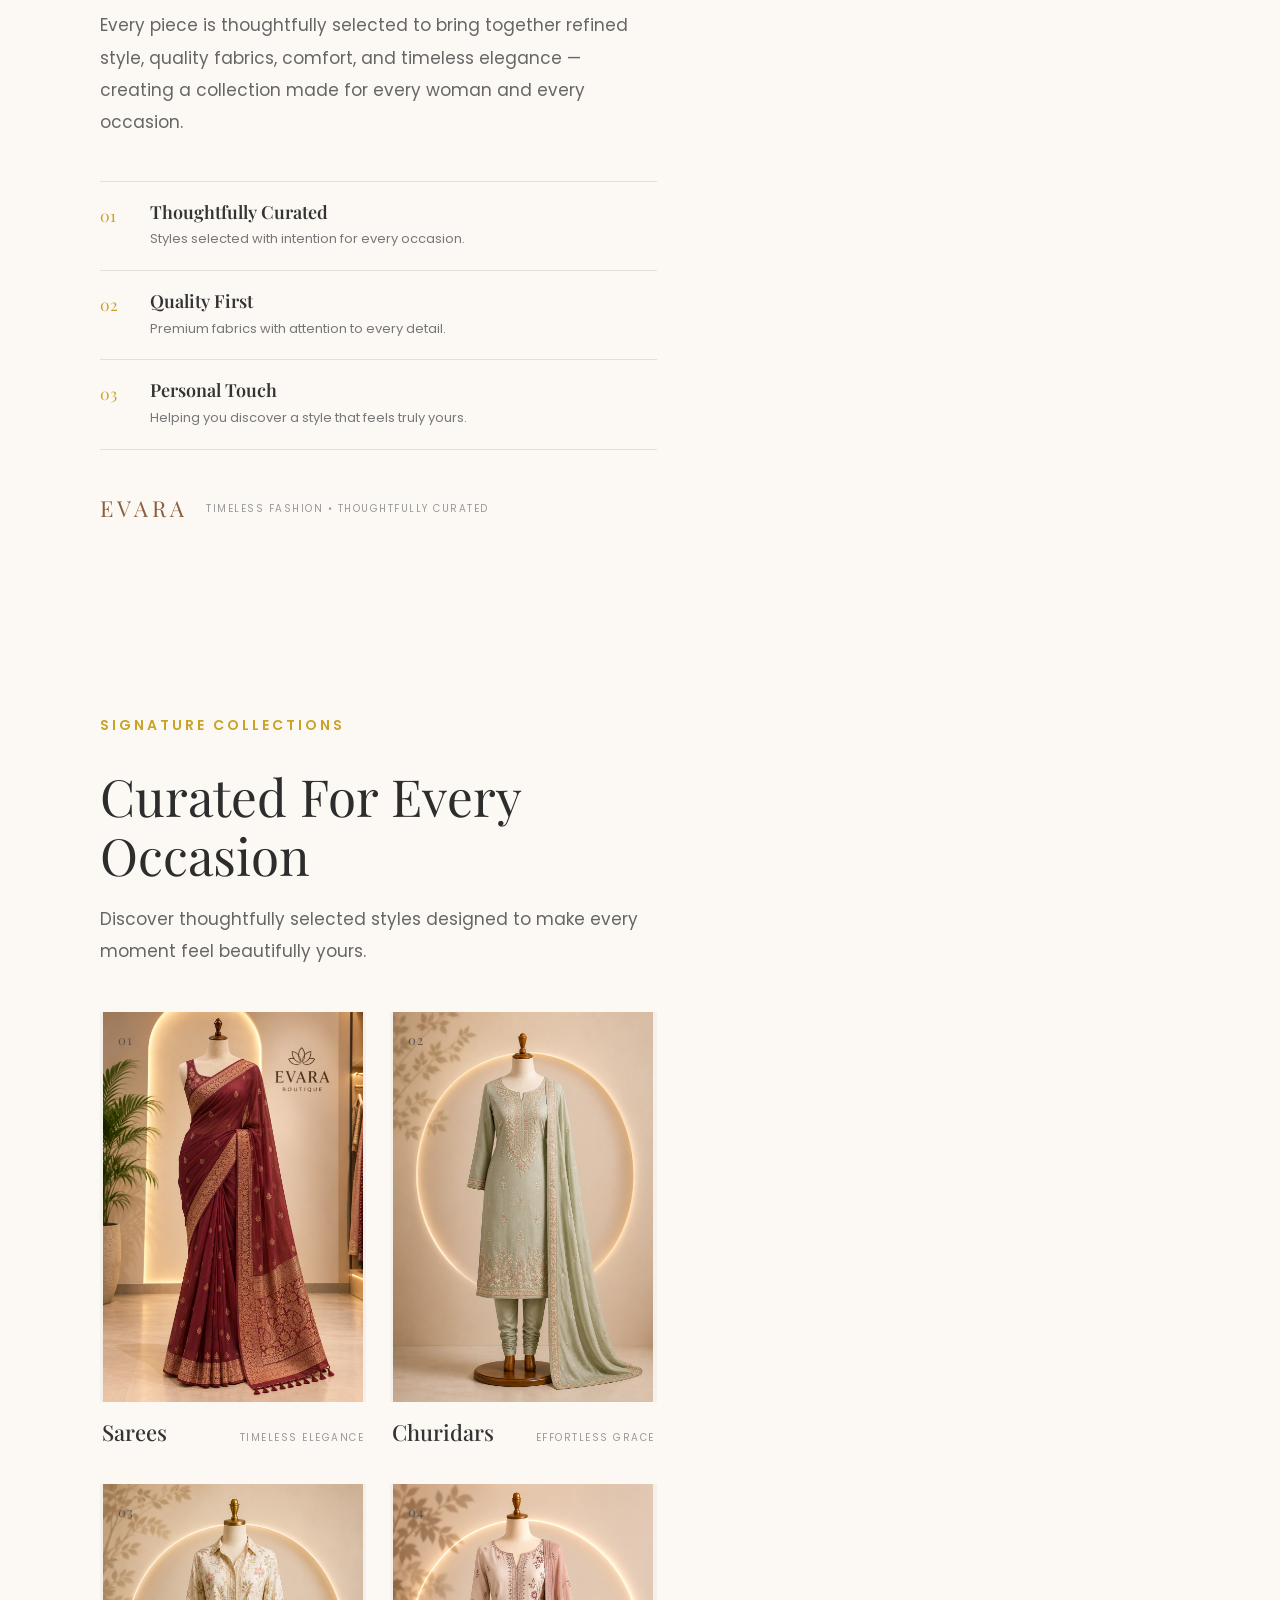
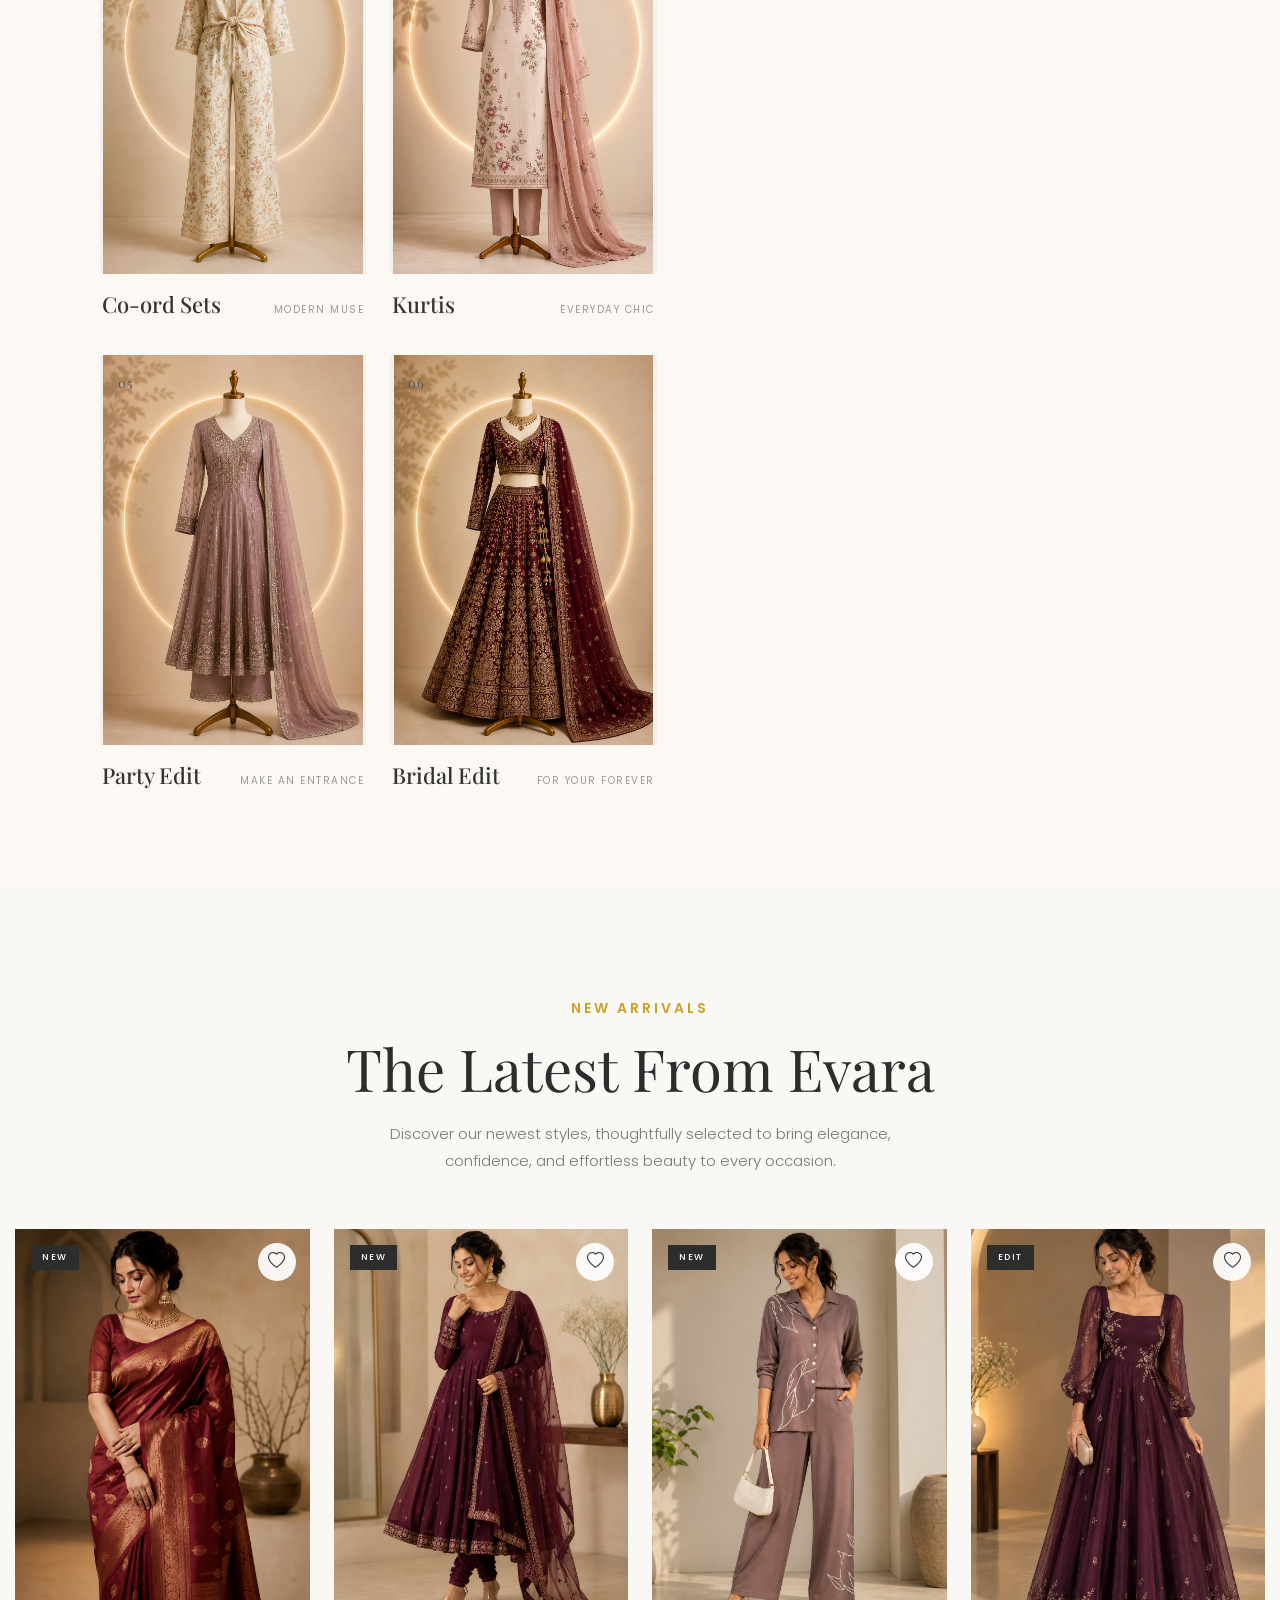
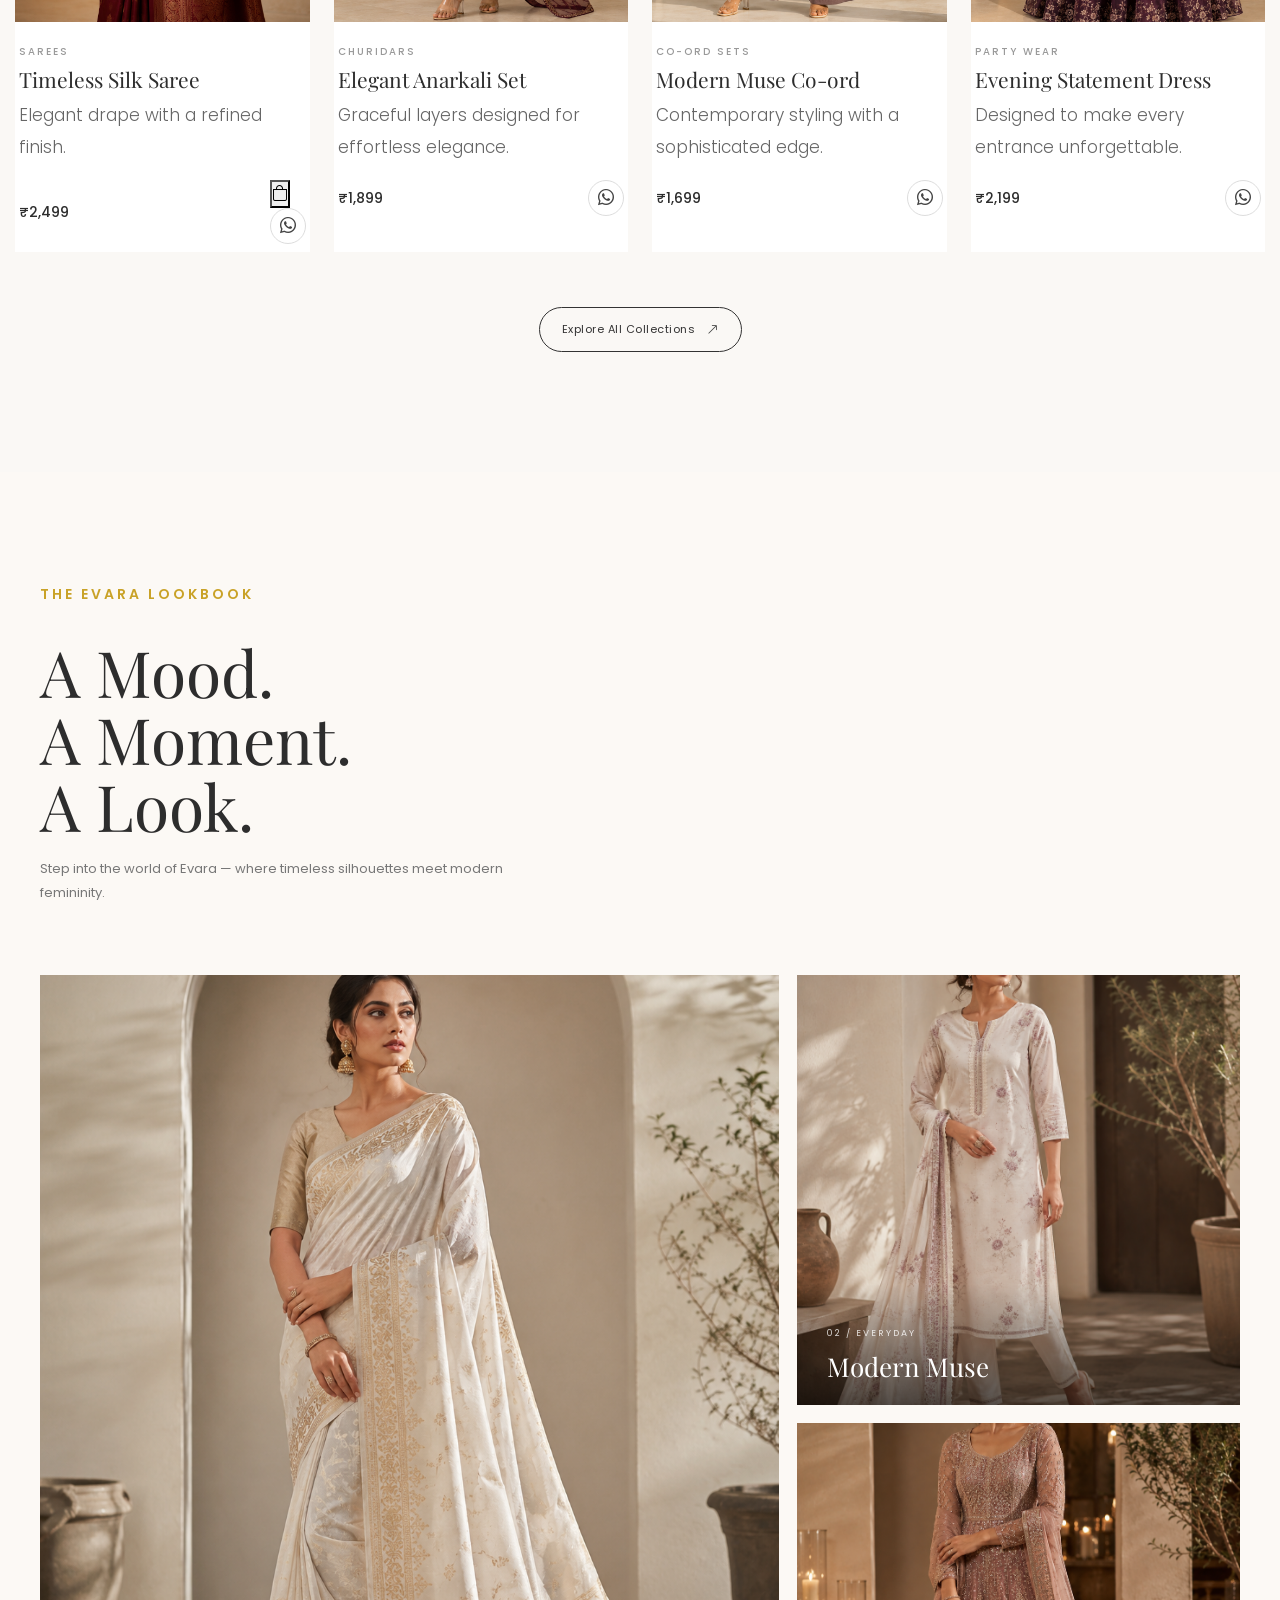
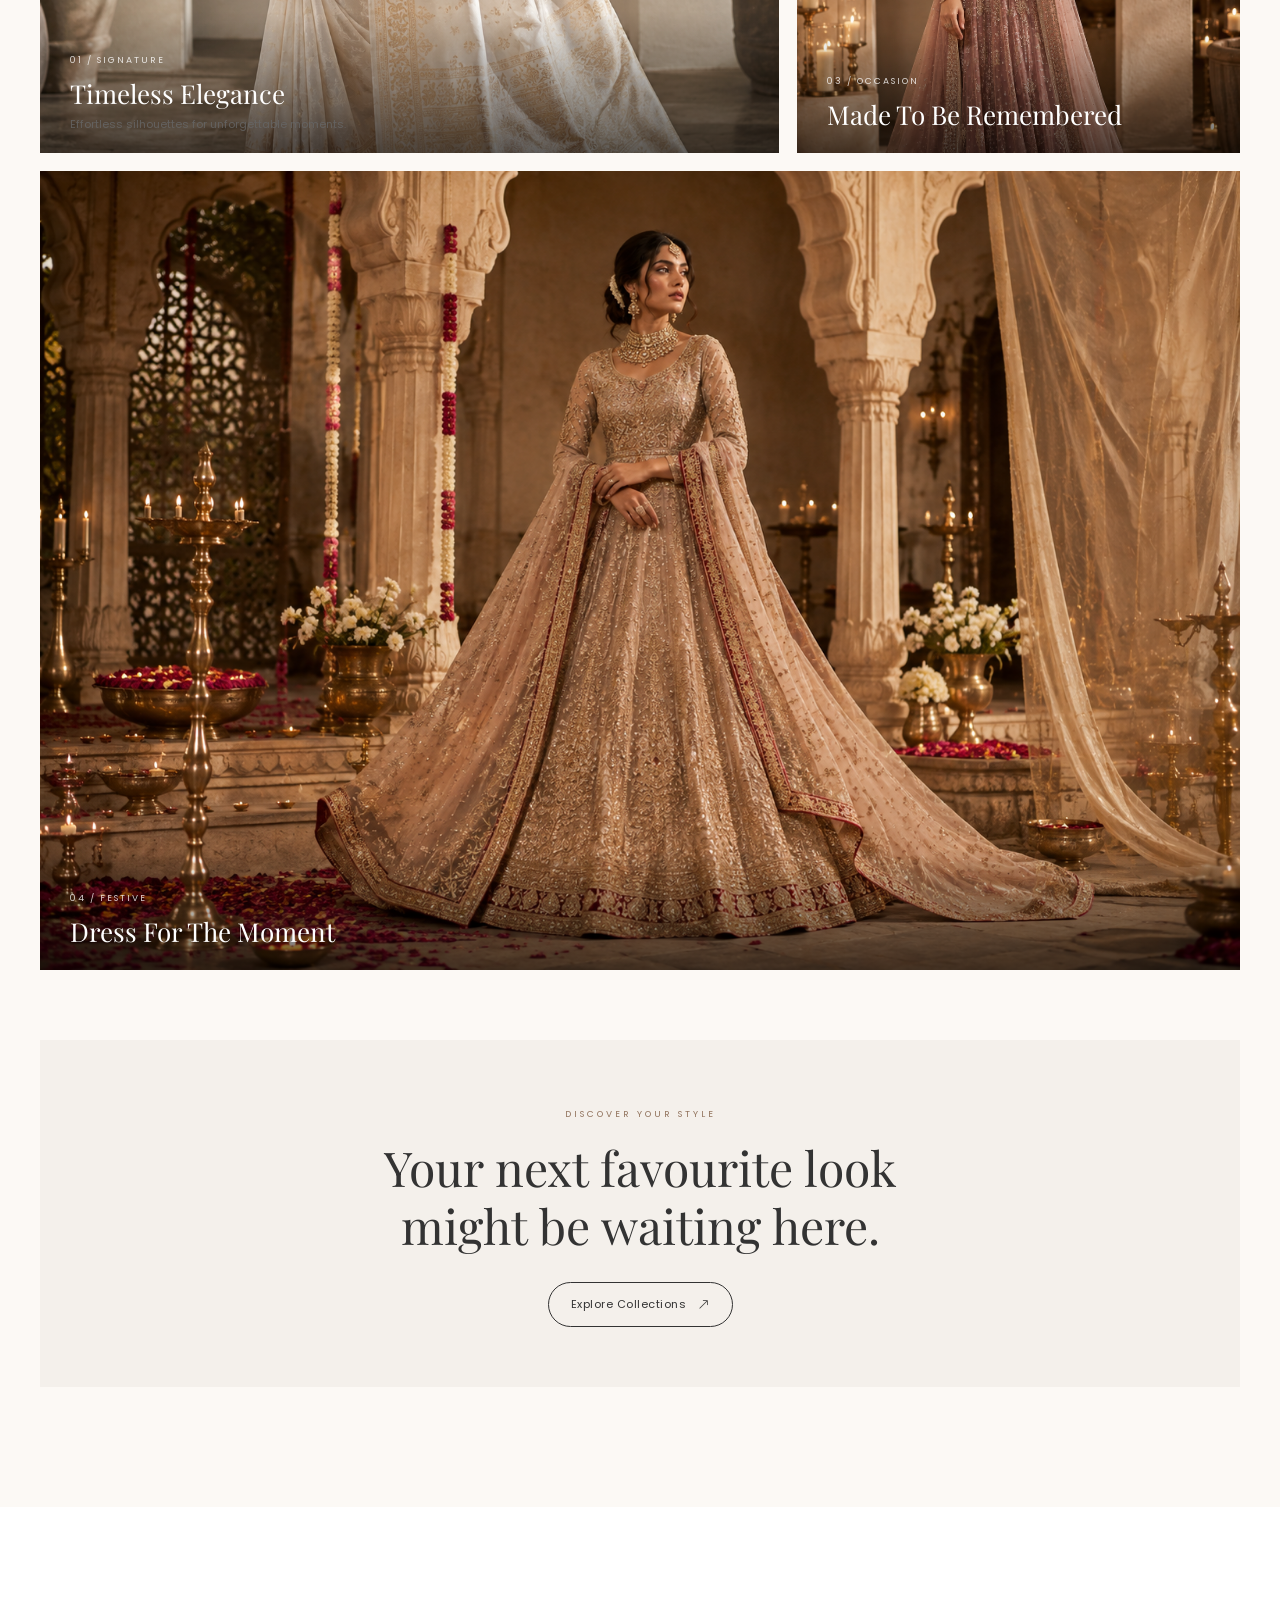
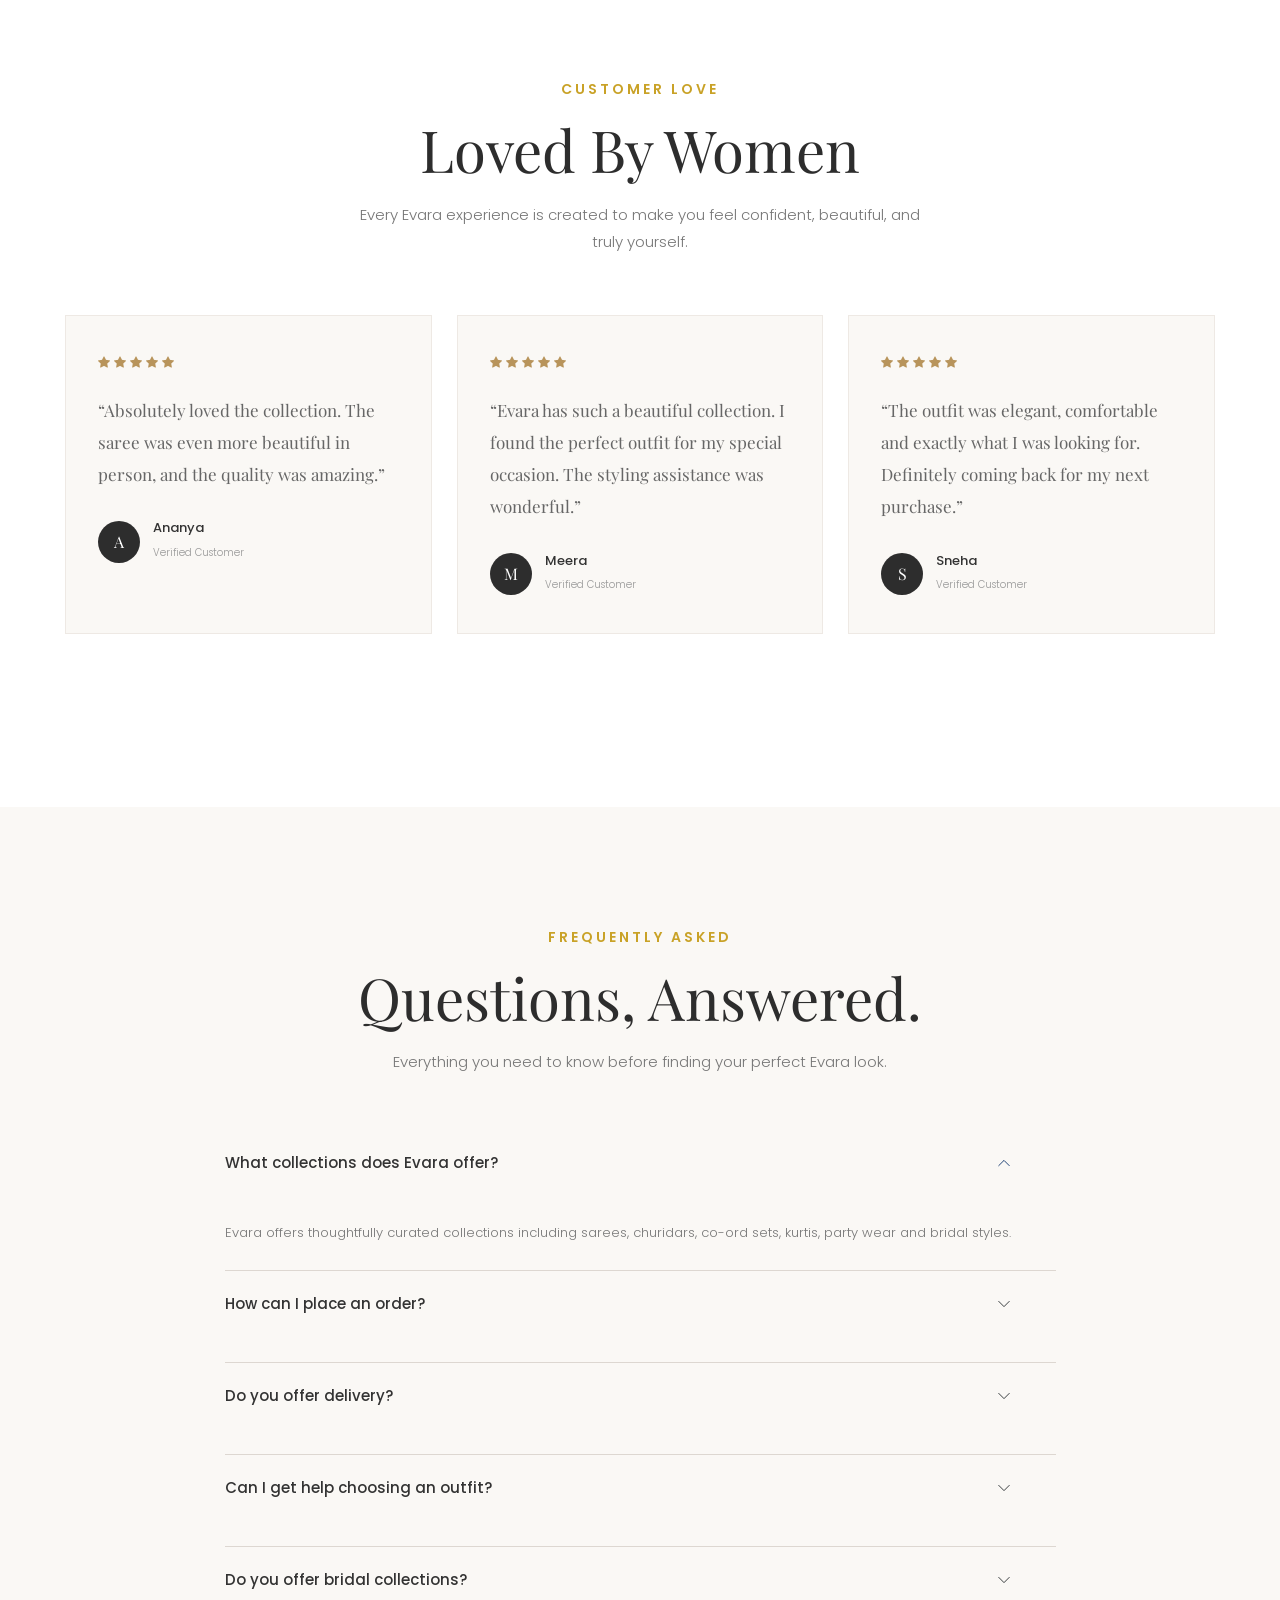
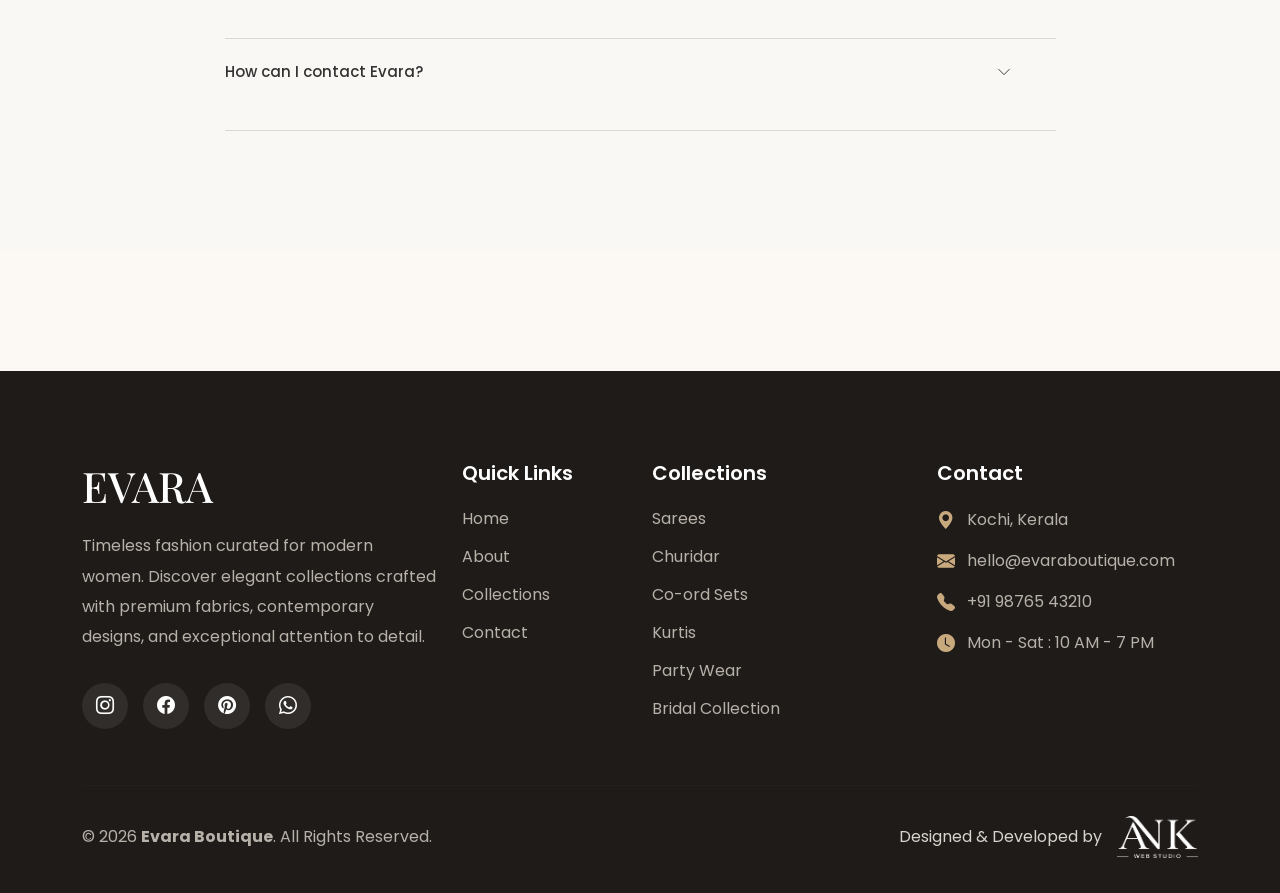
==== commit 02d1fb4f: "Update index.html" ====
--- a/index.html
+++ b/index.html
@@ -193,19 +193,47 @@
             <!-- NAV ACTIONS -->
             <div class="evara-nav-actions">
 
-                <a href="#" class="nav-icon" aria-label="Wishlist">
-                    <i class="bi bi-heart"></i>
-                </a>
-
-                <a href="#" class="nav-icon" aria-label="Shopping Bag">
-                    <i class="bi bi-bag"></i>
-                </a>
-
-                <a href="#" class="nav-icon"  data-bs-toggle="modal" data-bs-target="#authModal" aria-label="Login or Register">
-
-                <i class="bi bi-person"></i>
-
-                </a>
+                 <!-- Wishlist -->
+    <a href="wishlist.html"
+       class="nav-action"
+       aria-label="Wishlist">
+
+        <i class="bi bi-heart"></i>
+
+        <span class="nav-count"
+              id="wishlistCount">
+            0
+        </span>
+
+    </a>
+
+
+    <!-- Cart -->
+    <a href="cart.html"
+       class="nav-action"
+       aria-label="Shopping Cart">
+
+        <i class="bi bi-bag"></i>
+
+        <span class="nav-count"
+              id="cartCount">
+            0
+        </span>
+
+    </a>
+
+
+    <!-- Account -->
+    <button
+        type="button"
+        class="nav-action account-action"
+        data-bs-toggle="modal"
+        data-bs-target="#authModal"
+        aria-label="Account">
+
+        <i class="bi bi-person"></i>
+
+    </button>
 
                 <a href="#" class="nav-whatsapp">
                     <i class="bi bi-whatsapp"></i>
@@ -825,79 +853,107 @@
     <div class="featured-grid">
 
 
-        <!-- PRODUCT 01 -->
-
-        <div class="product-card">
-
-            <div class="product-image">
-
-                <img
-                    src="images/product-1.png"
-                    alt="Evara Elegant Saree"
-                    loading="lazy">
-
-                <span class="product-badge">
-                    NEW
-                </span>
-
-                <button class="product-wishlist"
-                        type="button"
-                        aria-label="Add Elegant Saree to wishlist">
-
-                    <i class="bi bi-heart"></i>
+       <!-- PRODUCT 01 -->
+
+<div class="product-card">
+
+    <div class="product-image">
+
+        <img
+            src="images/product-1.png"
+            alt="Evara Elegant Saree"
+            loading="lazy">
+
+        <span class="product-badge">
+            NEW
+        </span>
+
+        <!-- WISHLIST -->
+
+        <button
+            class="product-wishlist"
+            type="button"
+            data-product="saree"
+            aria-label="Add Elegant Saree to wishlist">
+
+            <i class="bi bi-heart"></i>
+
+        </button>
+
+
+        <div class="product-overlay">
+
+            <a
+                href="view-details.html?product=saree"
+                class="product-view">
+
+                View Details
+
+                <i class="bi bi-arrow-up-right"></i>
+
+            </a>
+
+        </div>
+
+    </div>
+
+
+    <div class="product-content">
+
+        <span class="product-category">
+            SAREES
+        </span>
+
+        <h4>
+            Timeless Silk Saree
+        </h4>
+
+        <p class="product-description">
+            Elegant drape with a refined finish.
+        </p>
+
+
+        <div class="product-bottom">
+
+            <span class="product-price">
+                ₹2,499
+            </span>
+
+
+            <div class="product-actions">
+
+                <!-- ADD TO CART -->
+
+                <button
+                    type="button"
+                    class="product-cart"
+                    data-product="saree"
+                    aria-label="Add Timeless Silk Saree to cart">
+
+                    <i class="bi bi-bag"></i>
 
                 </button>
 
-                <div class="product-overlay">
-
-                    <a href="view-details.html?product=saree"
-                       class="product-view">
-
-                        View Details
-
-                        <i class="bi bi-arrow-up-right"></i>
-
-                    </a>
-
-                </div>
-
-            </div>
-
-
-            <div class="product-content">
-
-                <span class="product-category">
-                    SAREES
-                </span>
-
-                <h4>
-                    Timeless Silk Saree
-                </h4>
-
-                <p class="product-description">
-                    Elegant drape with a refined finish.
-                </p>
-
-                <div class="product-bottom">
-
-                    <span class="product-price">
-                        ₹2,499
-                    </span>
-
-                    <a href="#"
-                       class="product-enquiry"
-                       aria-label="Enquire about Timeless Silk Saree">
-
-                        <i class="bi bi-whatsapp"></i>
-
-                    </a>
-
-                </div>
-
-            </div>
-
-        </div>
-
+
+                <!-- WHATSAPP -->
+
+                <a
+                    href="#"
+                    class="product-enquiry"
+                    data-product="saree"
+                    aria-label="Enquire about Timeless Silk Saree">
+
+                    <i class="bi bi-whatsapp"></i>
+
+                </a>
+
+            </div>
+
+        </div>
+
+    </div>
+
+</div>
 
 
         <!-- PRODUCT 02 -->
--- a/css/style.css
+++ b/css/style.css
@@ -3786,289 +3786,656 @@
 
 }
 
-/* ==========================
-   AUTH MODAL
-========================== */
+/* =========================================================
+                    EVARA AUTH MODAL
+========================================================= */
+
+
+/* BACKDROP */
+
+.modal-backdrop.show {
+    opacity: 0.45;
+}
+
+
+/* DIALOG */
+
+.auth-dialog {
+    max-width: 500px;
+}
+
+
+/* MODAL */
 
 .auth-modal {
+
     border: none;
-    border-radius: 24px;
-    padding: 35px;
+
+    border-radius: 0;
+
+    background: #FCF9F5;
+
+    padding: 55px 52px 42px;
+
     position: relative;
-    overflow: hidden;
-}
-
-
-/* CLOSE */
+
+    box-shadow:
+        0 25px 80px rgba(50, 35, 25, 0.16);
+
+}
+
+
+/* TOP ACCENT */
+
+.auth-modal::before {
+
+    content: "";
+
+    position: absolute;
+
+    top: 0;
+
+    left: 50%;
+
+    transform: translateX(-50%);
+
+    width: 80px;
+
+    height: 2px;
+
+    background: var(--gold);
+
+}
+
+
+/* =========================================================
+                    CLOSE BUTTON
+========================================================= */
 
 .auth-close {
+
     position: absolute;
-    right: 20px;
+
     top: 18px;
 
+    right: 18px;
+
     width: 38px;
+
     height: 38px;
 
     border: none;
-    background: #f5f5f5;
-
-    border-radius: 50%;
+
+    background: transparent;
+
+    color: #555;
+
+    font-size: 22px;
 
     display: flex;
+
     align-items: center;
+
     justify-content: center;
 
     cursor: pointer;
 
-    z-index: 2;
-}
-
-
-/* HEADER */
+    transition: all 0.3s ease;
+
+}
+
+
+.auth-close:hover {
+
+    color: var(--primary);
+
+    transform: rotate(90deg);
+
+}
+
+
+/* =========================================================
+                    HEADER
+========================================================= */
 
 .auth-header {
+
     text-align: center;
-    margin-bottom: 30px;
-}
-
-.auth-brand {
+
+    margin-bottom: 38px;
+
+}
+
+
+.auth-eyebrow {
+
     display: block;
 
-    font-family: "Playfair Display", serif;
-
-    font-size: 34px;
-    font-weight: 700;
-
-    letter-spacing: 4px;
-}
+    margin-bottom: 14px;
+
+    font-family: 'Poppins', sans-serif;
+
+    font-size: 10px;
+
+    font-weight: 500;
+
+    letter-spacing: 3px;
+
+    color: #92745e;
+
+}
+
+
+.auth-header h2 {
+
+    margin: 0 0 14px;
+
+    font-family: 'Playfair Display', serif;
+
+    font-size: 40px;
+
+    font-weight: 400;
+
+    color: #2d2d2d;
+
+}
+
 
 .auth-header p {
-    margin-top: 8px;
-
-    font-size: 14px;
+
+    max-width: 340px;
+
+    margin: 0 auto;
+
+    font-family: 'Poppins', sans-serif;
+
+    font-size: 12px;
+
+    font-weight: 300;
+
+    line-height: 1.8;
 
     color: #777;
-}
-
-
-/* TABS */
+
+}
+
+
+/* =========================================================
+                    TABS
+========================================================= */
 
 .auth-tabs {
+
     display: flex;
 
-    background: #f5f5f5;
-
-    padding: 5px;
-
-    border-radius: 12px;
+    border-bottom: 1px solid var(--border);
+
+    margin-bottom: 32px;
+
+}
+
+
+.auth-tab {
+
+    flex: 1;
+
+    position: relative;
+
+    padding: 12px 5px;
+
+    border: none;
+
+    background: transparent;
+
+    font-family: 'Poppins', sans-serif;
+
+    font-size: 12px;
+
+    font-weight: 500;
+
+    letter-spacing: 0.4px;
+
+    color: #999;
+
+    cursor: pointer;
+
+    transition: color 0.3s ease;
+
+}
+
+
+.auth-tab::after {
+
+    content: "";
+
+    position: absolute;
+
+    left: 50%;
+
+    bottom: -1px;
+
+    width: 0;
+
+    height: 2px;
+
+    background: var(--primary);
+
+    transform: translateX(-50%);
+
+    transition: width 0.35s ease;
+
+}
+
+
+.auth-tab.active {
+
+    color: var(--primary);
+
+}
+
+
+.auth-tab.active::after {
+
+    width: 45px;
+
+}
+
+
+/* =========================================================
+                    FORM
+========================================================= */
+
+.auth-form {
+
+    animation: authFade 0.35s ease;
+
+}
+
+
+@keyframes authFade {
+
+    from {
+
+        opacity: 0;
+
+        transform: translateY(8px);
+
+    }
+
+
+    to {
+
+        opacity: 1;
+
+        transform: translateY(0);
+
+    }
+
+}
+
+
+/* =========================================================
+                    INPUT FIELD
+========================================================= */
+
+.auth-field {
+
+    margin-bottom: 22px;
+
+}
+
+
+.auth-field label {
+
+    display: block;
+
+    margin-bottom: 9px;
+
+    font-family: 'Poppins', sans-serif;
+
+    font-size: 11px;
+
+    font-weight: 500;
+
+    letter-spacing: 0.4px;
+
+    color: #444;
+
+}
+
+
+.auth-field input {
+
+    width: 100%;
+
+    height: 48px;
+
+    padding: 0 15px;
+
+    border: 1px solid var(--border);
+
+    border-radius: 0;
+
+    outline: none;
+
+    background: #fff;
+
+    font-family: 'Poppins', sans-serif;
+
+    font-size: 12px;
+
+    font-weight: 300;
+
+    color: #333;
+
+    transition:
+        border-color 0.3s ease,
+        box-shadow 0.3s ease;
+
+}
+
+
+.auth-field input::placeholder {
+
+    color: #aaa;
+
+}
+
+
+.auth-field input:focus {
+
+    border-color: var(--primary);
+
+    box-shadow:
+        0 0 0 3px rgba(139, 94, 60, 0.07);
+
+}
+
+
+/* =========================================================
+                    PASSWORD
+========================================================= */
+
+.password-field {
+
+    position: relative;
+
+}
+
+
+.password-field input {
+
+    padding-right: 50px;
+
+}
+
+
+.password-toggle {
+
+    position: absolute;
+
+    top: 50%;
+
+    right: 0;
+
+    transform: translateY(-50%);
+
+    width: 45px;
+
+    height: 45px;
+
+    border: none;
+
+    background: transparent;
+
+    color: #888;
+
+    cursor: pointer;
+
+    transition: color 0.3s ease;
+
+}
+
+
+.password-toggle:hover {
+
+    color: var(--primary);
+
+}
+
+
+/* =========================================================
+                    OPTIONS
+========================================================= */
+
+.auth-options {
+
+    display: flex;
+
+    align-items: center;
+
+    justify-content: space-between;
+
+    gap: 15px;
+
+    margin-top: -5px;
 
     margin-bottom: 28px;
-}
-
-.auth-tab {
-    flex: 1;
+
+}
+
+
+.remember-option,
+.terms-option {
+
+    display: flex;
+
+    align-items: center;
+
+    gap: 8px;
+
+    font-family: 'Poppins', sans-serif;
+
+    font-size: 10px;
+
+    font-weight: 300;
+
+    color: #777;
+
+    cursor: pointer;
+
+}
+
+
+.terms-option {
+
+    align-items: flex-start;
+
+    margin: -3px 0 25px;
+
+}
+
+
+.remember-option input,
+.terms-option input {
+
+    accent-color: var(--primary);
+
+}
+
+
+.forgot-link {
+
+    font-family: 'Poppins', sans-serif;
+
+    font-size: 10px;
+
+    font-weight: 500;
+
+    color: var(--primary);
+
+    text-decoration: none;
+
+}
+
+
+.forgot-link:hover {
+
+    color: var(--gold);
+
+}
+
+
+/* =========================================================
+                    MAIN BUTTON
+========================================================= */
+
+.auth-button {
+
+    width: 100%;
+
+    height: 52px;
 
     border: none;
 
+    border-radius: 0;
+
+    background: var(--primary);
+
+    color: #fff;
+
+    font-family: 'Poppins', sans-serif;
+
+    font-size: 12px;
+
+    font-weight: 500;
+
+    letter-spacing: 0.5px;
+
+    cursor: pointer;
+
+    transition:
+        background 0.3s ease,
+        transform 0.3s ease,
+        box-shadow 0.3s ease;
+
+}
+
+
+.auth-button i {
+
+    margin-left: 8px;
+
+    transition: transform 0.3s ease;
+
+}
+
+
+.auth-button:hover {
+
+    background: #765034;
+
+    transform: translateY(-2px);
+
+    box-shadow:
+        0 10px 25px rgba(139, 94, 60, 0.18);
+
+}
+
+
+.auth-button:hover i {
+
+    transform: translateX(4px);
+
+}
+
+
+/* =========================================================
+                    FOOTER TEXT
+========================================================= */
+
+.auth-footer-text {
+
+    margin: 25px 0 0;
+
+    text-align: center;
+
+    font-family: 'Poppins', sans-serif;
+
+    font-size: 11px;
+
+    font-weight: 300;
+
+    color: #888;
+
+}
+
+
+.auth-footer-text button {
+
+    border: none;
+
     background: transparent;
 
-    padding: 12px;
-
-    border-radius: 9px;
+    padding: 0;
+
+    font-family: 'Poppins', sans-serif;
+
+    font-size: 11px;
 
     font-weight: 500;
 
-    transition: 0.3s;
-}
-
-.auth-tab.active {
-    background: #111;
-
-    color: white;
-}
-
-
-/* FORM */
-
-.auth-form {
-    animation: authFade 0.3s ease;
-}
-
-
-@keyframes authFade {
-
-    from {
-        opacity: 0;
-        transform: translateY(10px);
-    }
-
-    to {
-        opacity: 1;
-        transform: translateY(0);
-    }
-
-}
-
-
-/* INPUT */
-
-.auth-input {
-    margin-bottom: 18px;
-}
-
-.auth-input label {
-    display: block;
-
-    margin-bottom: 8px;
-
-    font-size: 14px;
-
-    font-weight: 500;
-}
-
-
-.input-wrapper {
-    display: flex;
-
-    align-items: center;
-
-    border: 1px solid #ddd;
-
-    border-radius: 12px;
-
-    padding: 0 15px;
-
-    transition: 0.3s;
-}
-
-.input-wrapper:focus-within {
-    border-color: #111;
-}
-
-
-.input-wrapper i {
-    color: #777;
-
-    margin-right: 12px;
-}
-
-
-.input-wrapper input {
-    width: 100%;
-
-    border: none;
-
-    outline: none;
-
-    padding: 14px 0;
-
-    font-size: 14px;
-
-    background: transparent;
-}
-
-
-/* OPTIONS */
-
-.auth-options {
-    display: flex;
-
-    justify-content: space-between;
-
-    align-items: center;
-
-    margin-bottom: 22px;
-
-    font-size: 13px;
-}
-
-.remember-me {
-    display: flex;
-
-    align-items: center;
-
-    gap: 7px;
-}
-
-
-.forgot-password {
-    color: #111;
-
-    text-decoration: none;
-
-    font-weight: 500;
-}
-
-
-/* SUBMIT BUTTON */
-
-.auth-submit {
-    width: 100%;
-
-    border: none;
-
-    background: #111;
-
-    color: white;
-
-    padding: 15px;
-
-    border-radius: 12px;
-
-    font-size: 15px;
-
-    transition: 0.3s;
-}
-
-.auth-submit:hover {
-    transform: translateY(-2px);
-
-    opacity: 0.9;
-}
-
-.auth-submit i {
-    margin-left: 8px;
-}
-
-
-/* SWITCH TEXT */
-
-.auth-switch-text {
-    text-align: center;
-
-    margin-top: 22px;
-
-    font-size: 14px;
-
-    color: #777;
-}
-
-.auth-switch-text button {
-    border: none;
-
-    background: none;
-
-    color: #111;
-
-    font-weight: 600;
-
-    padding: 0;
+    color: var(--primary);
 
     cursor: pointer;
-}
-
-
-/* MOBILE */
+
+}
+
+
+.auth-footer-text button:hover {
+
+    color: var(--gold);
+
+}
+
+
+/* =========================================================
+                    MOBILE
+========================================================= */
 
 @media (max-width: 576px) {
 
+    .auth-dialog {
+
+        margin: 12px;
+
+    }
+
+
     .auth-modal {
-        padding: 28px 20px;
-        margin: 12px;
-    }
-
-    .auth-brand {
-        font-size: 28px;
-    }
-
-}
+
+        padding:
+            50px 25px
+            32px;
+
+    }
+
+
+    .auth-header h2 {
+
+        font-size: 34px;
+
+    }
+
+
+    .auth-options {
+
+        align-items: flex-start;
+
+        flex-direction: column;
+
+        gap: 12px;
+
+    }
+
+}
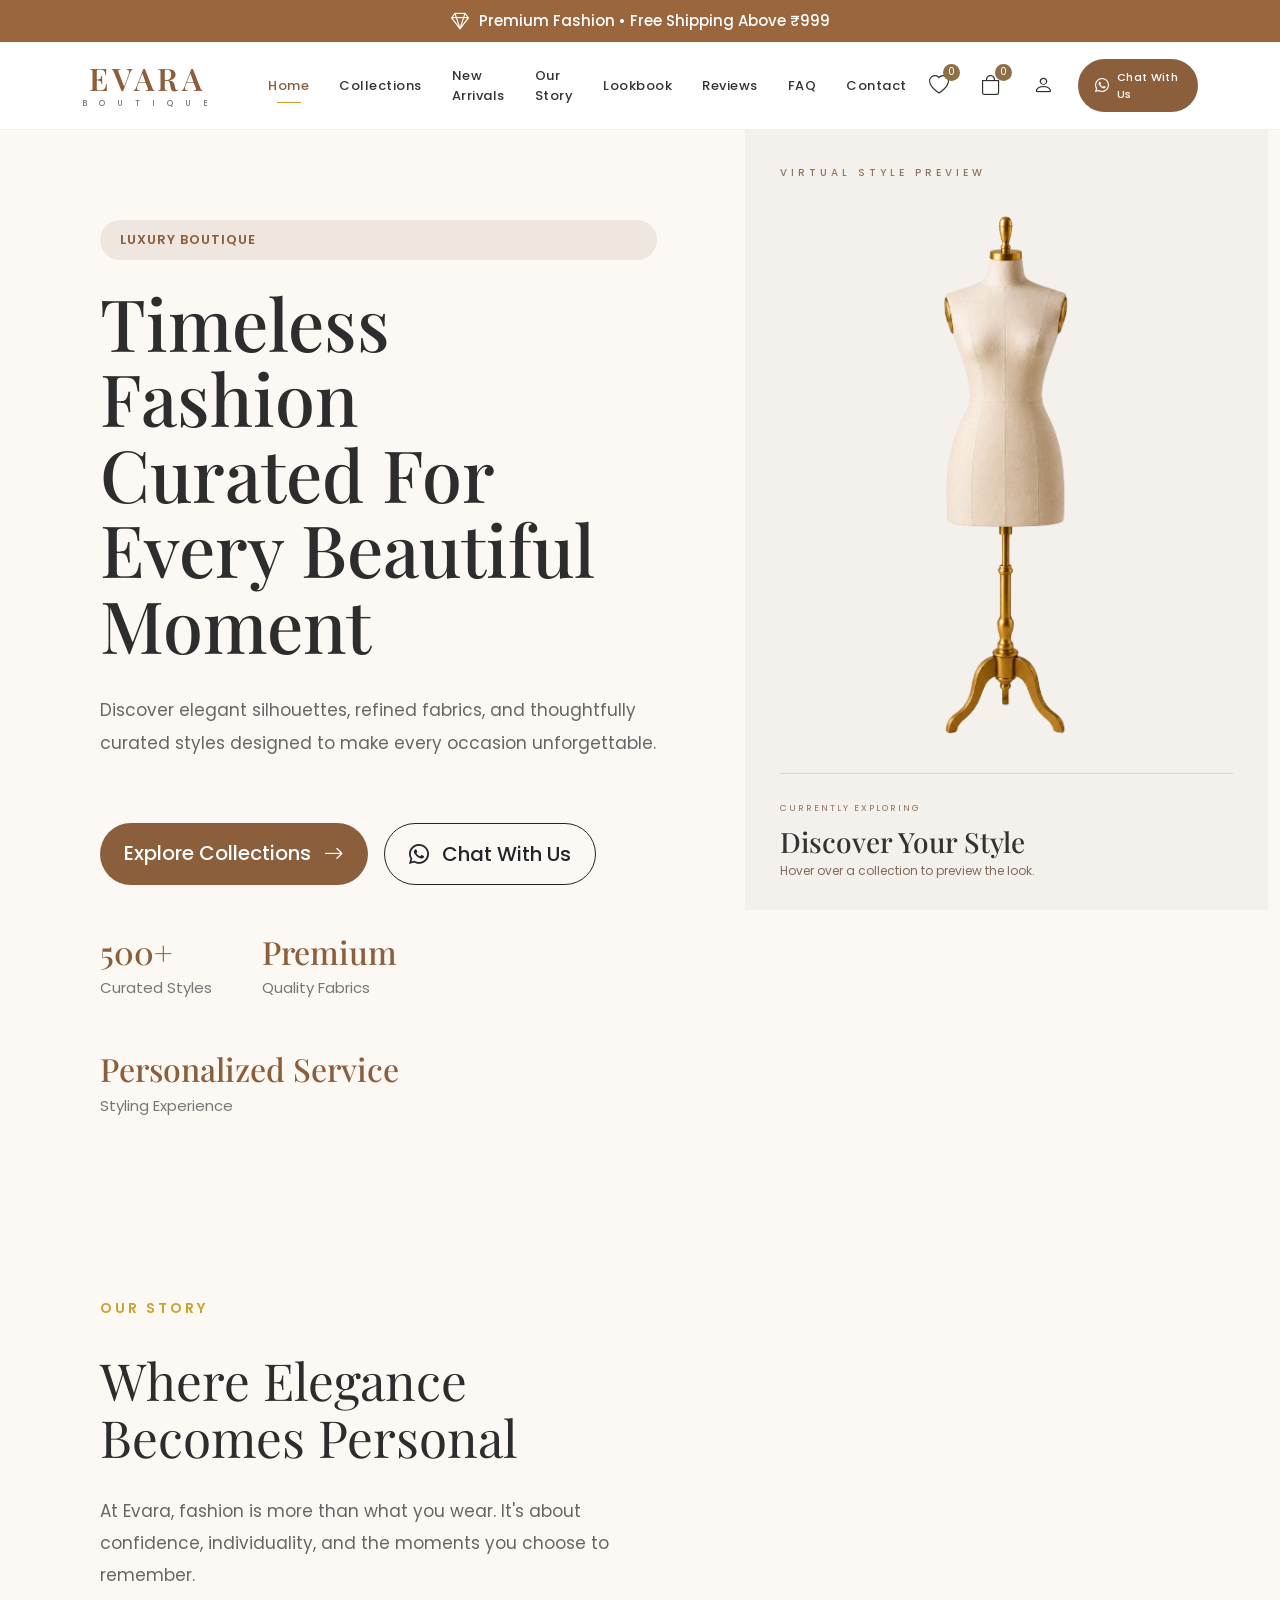
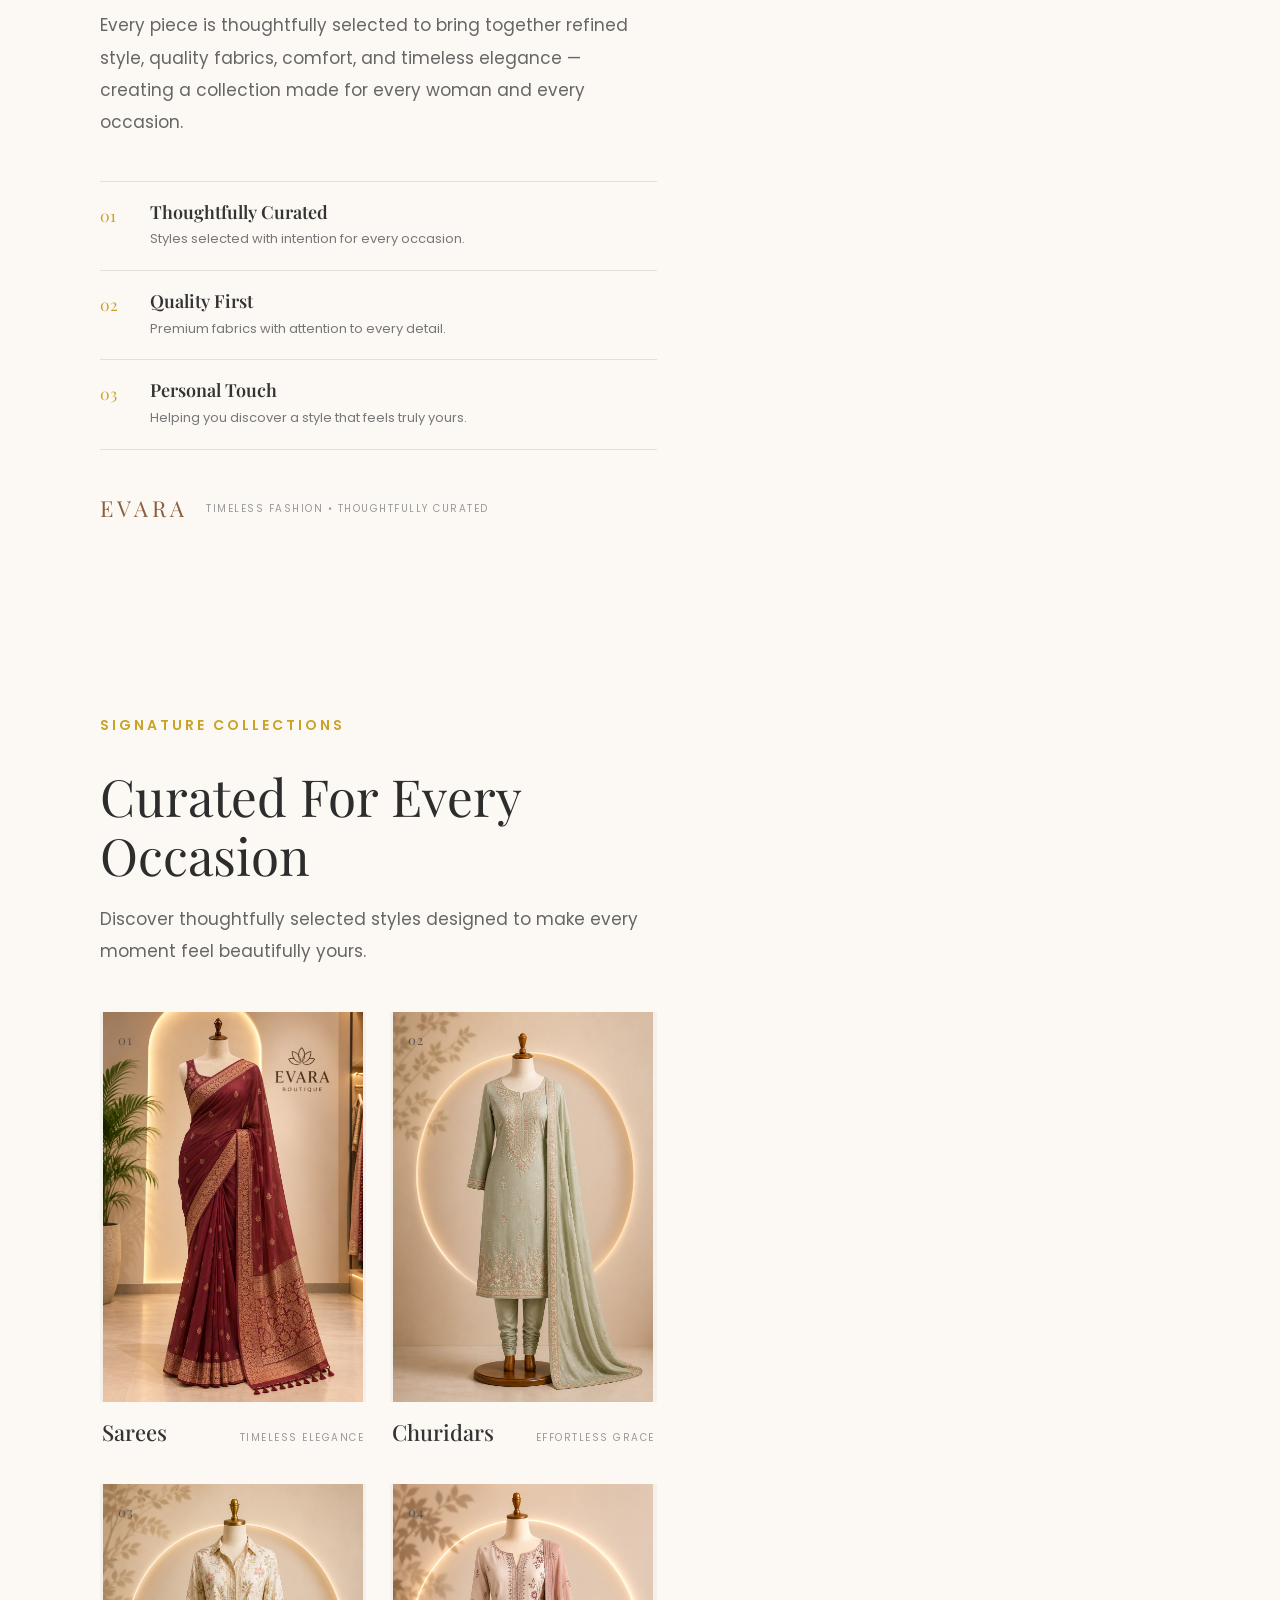
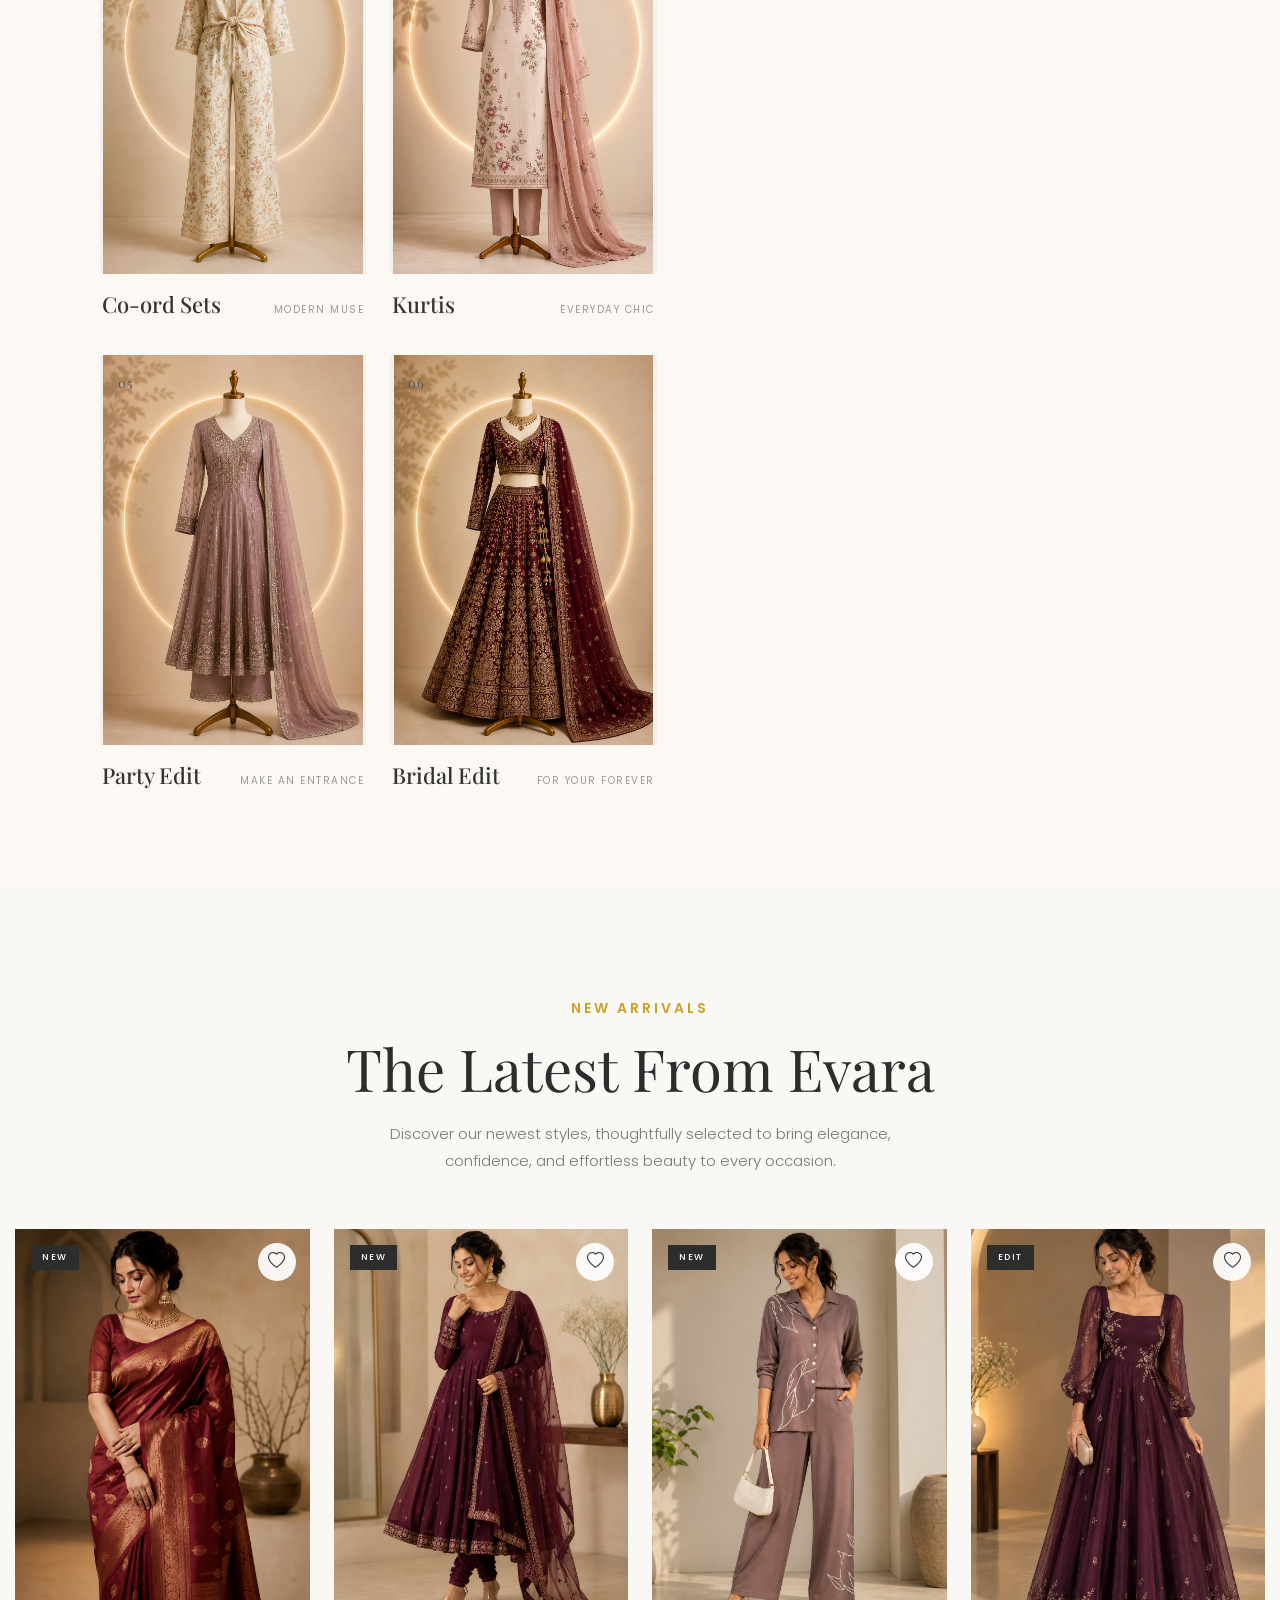
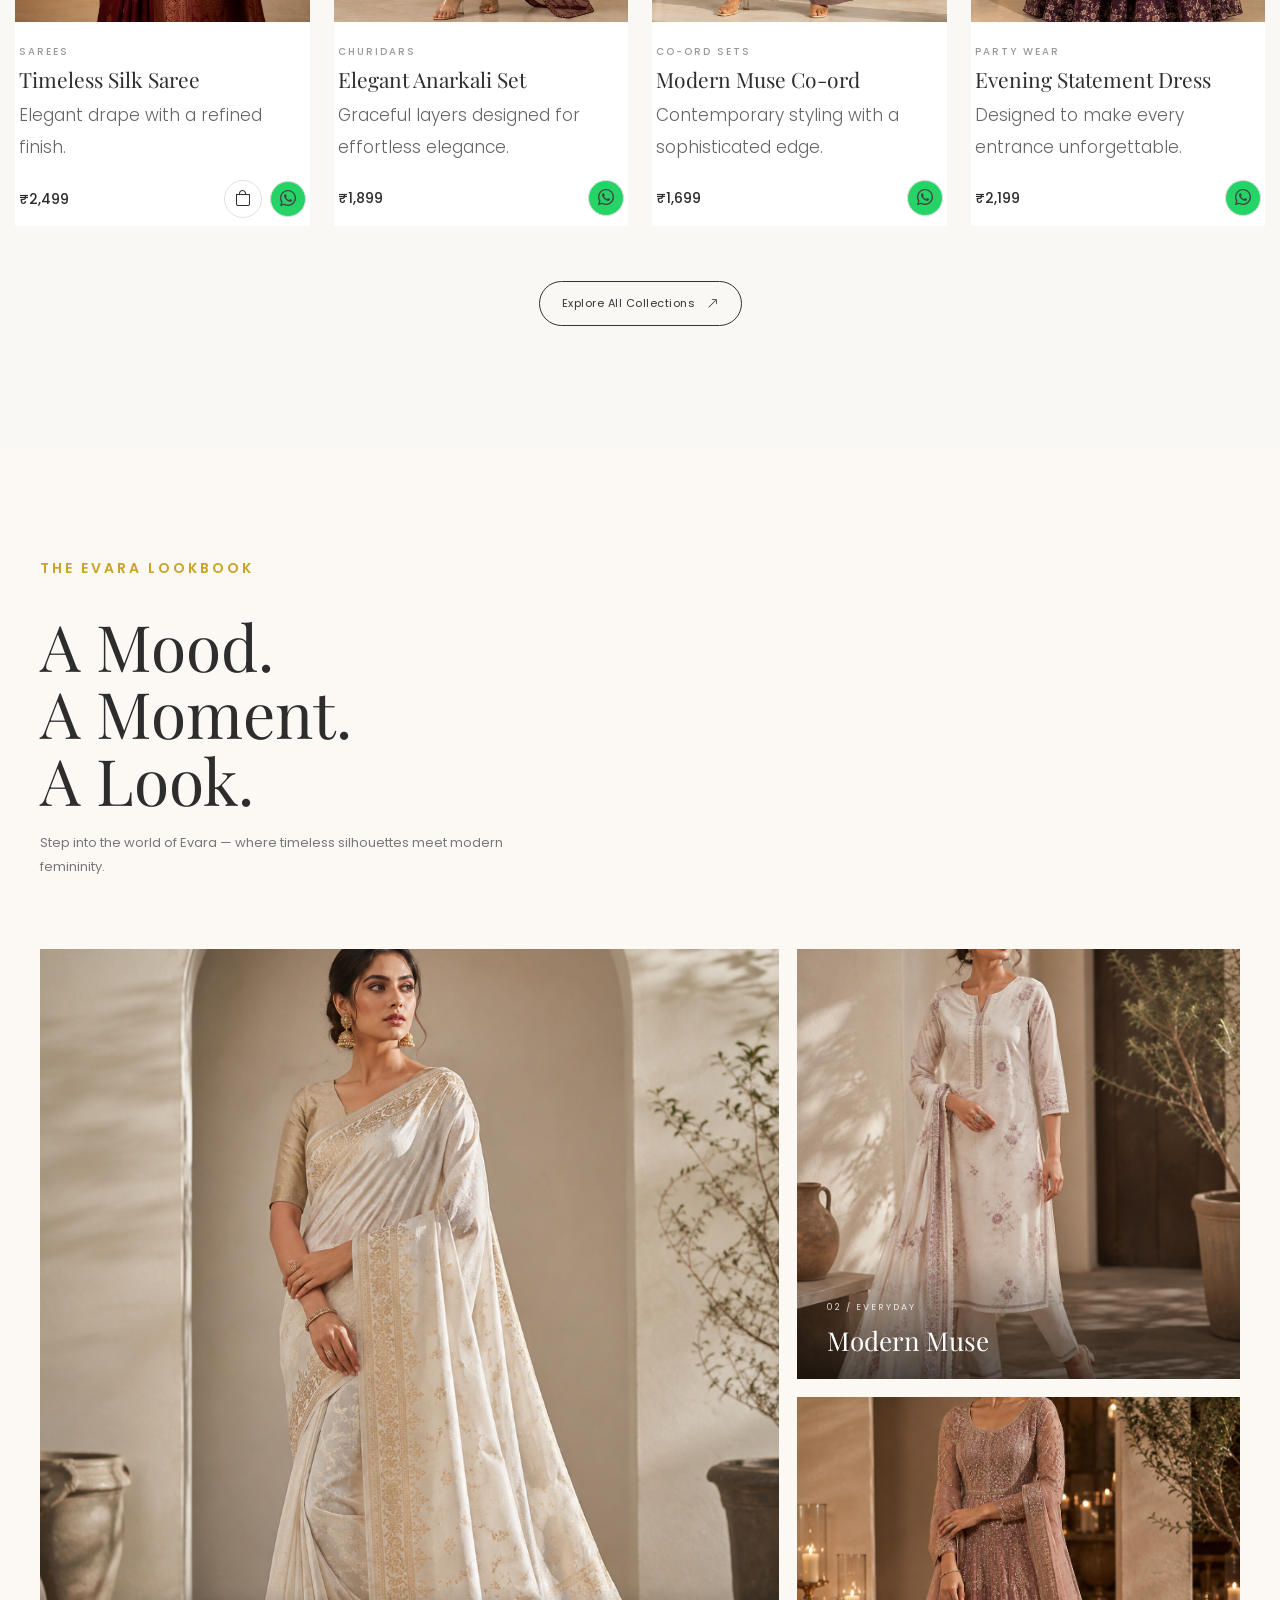
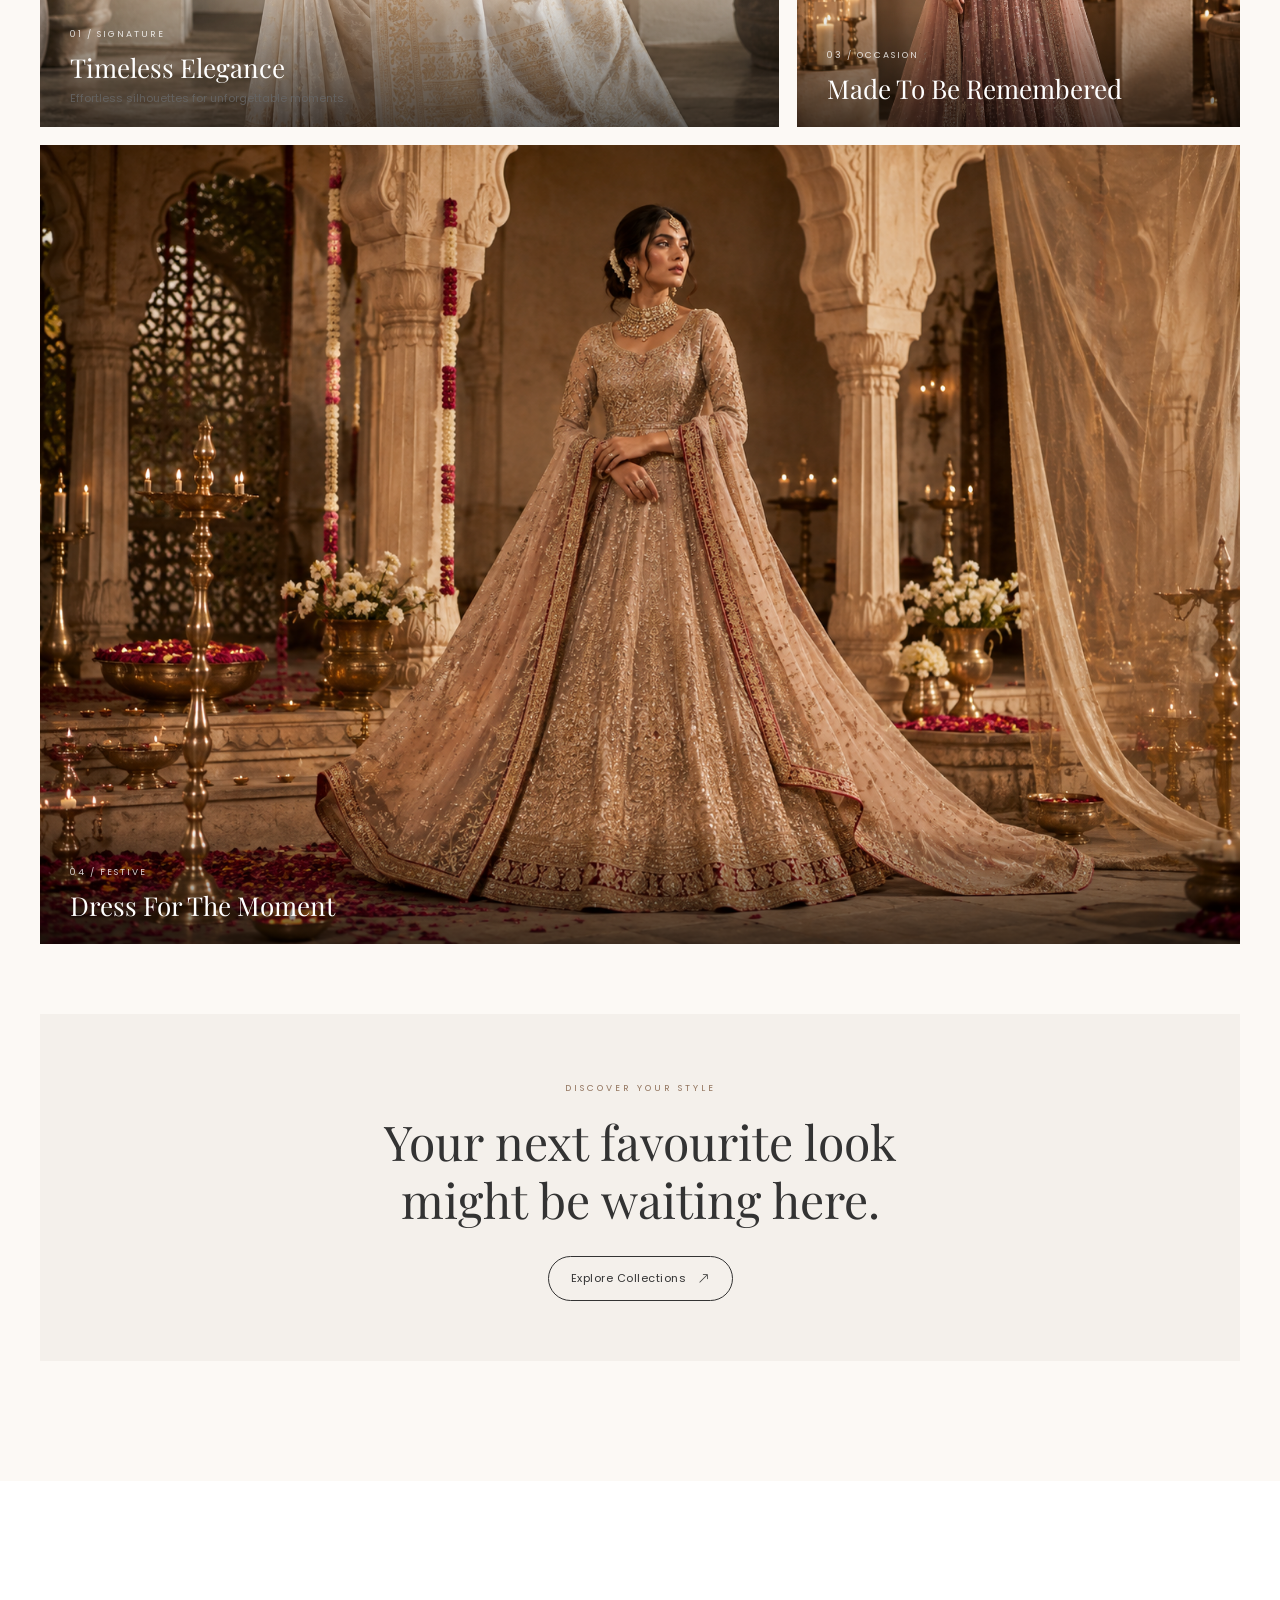
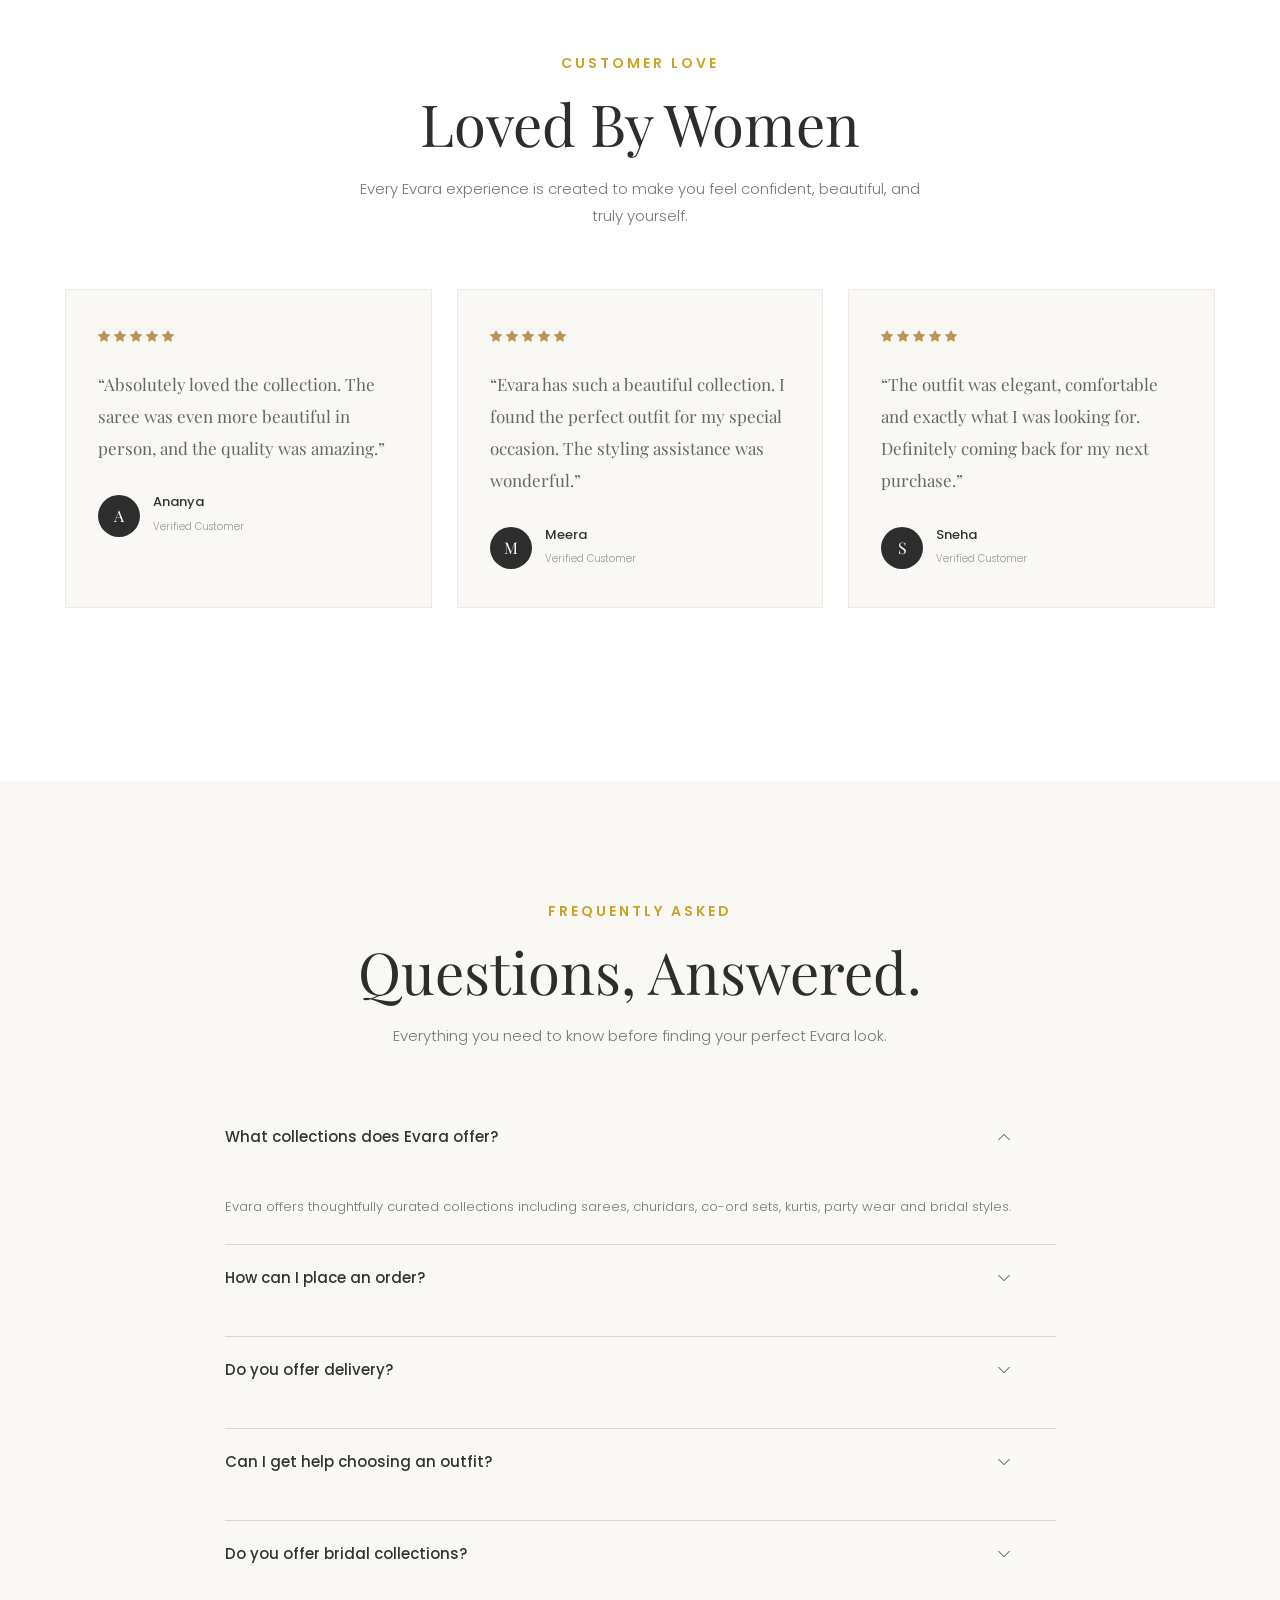
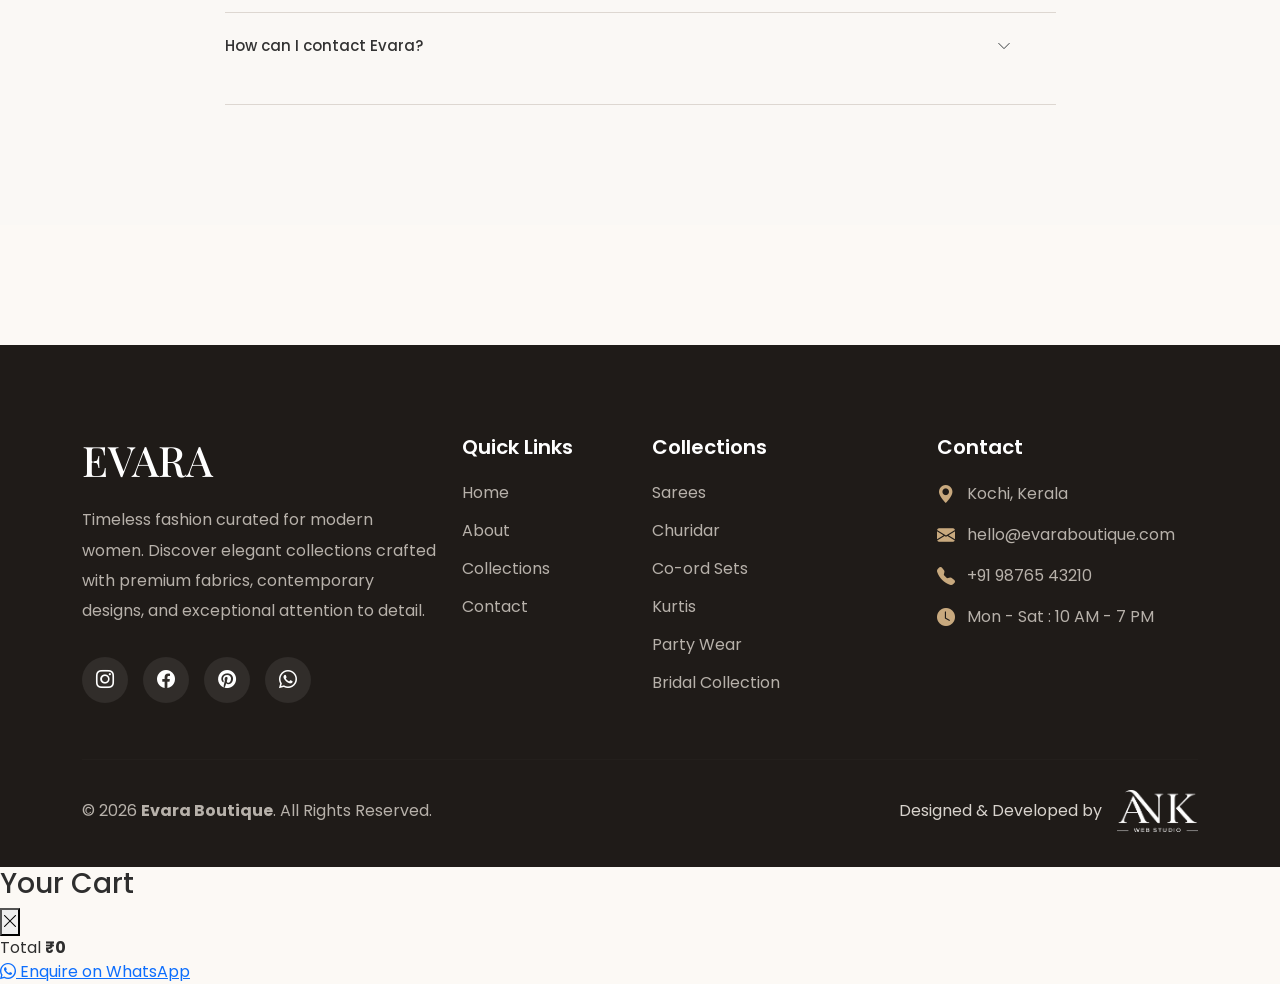
==== commit c06417d6: "Update index.html" ====
--- a/index.html
+++ b/index.html
@@ -2291,11 +2291,100 @@
 
 </div>
 
+    <!-- =====================================================
+     SHOP SIDEBAR
+===================================================== -->
+
+<div
+    class="shop-sidebar-overlay"
+    id="shopSidebarOverlay">
+</div>
+
+
+<aside
+    class="shop-sidebar"
+    id="shopSidebar">
+
+
+    <!-- =========================
+         SIDEBAR HEADER
+    ========================== -->
+
+    <div class="shop-sidebar-header">
+
+        <h3 id="sidebarTitle">
+            Your Cart
+        </h3>
+
+        <button
+            type="button"
+            class="sidebar-close"
+            id="closeShopSidebar"
+            aria-label="Close">
+
+            <i class="bi bi-x-lg"></i>
+
+        </button>
+
+    </div>
+
+
+    <!-- =========================
+         SIDEBAR CONTENT
+    ========================== -->
+
+    <div
+        class="shop-sidebar-content"
+        id="shopSidebarContent">
+
+        <!-- Products inserted by JavaScript -->
+
+    </div>
+
+
+    <!-- =========================
+         CART FOOTER
+    ========================== -->
+
+    <div
+        class="shop-sidebar-footer"
+        id="cartSidebarFooter">
+
+        <div class="cart-total-row">
+
+            <span>
+                Total
+            </span>
+
+            <strong id="cartSidebarTotal">
+                ₹0
+            </strong>
+
+        </div>
+
+
+        <a
+            href="#"
+            target="_blank"
+            class="cart-whatsapp-btn"
+            id="cartWhatsappButton">
+
+            <i class="bi bi-whatsapp"></i>
+
+            Enquire on WhatsApp
+
+        </a>
+
+    </div>
+
+</aside>
+
 
 
     <script src="https://cdn.jsdelivr.net/npm/bootstrap@5.3.7/dist/js/bootstrap.bundle.min.js"></script>
 
     <script src="js/main.js"></script>
+    
 
 </body>
 
--- a/css/style.css
+++ b/css/style.css
@@ -337,6 +337,79 @@
 
     box-shadow: 0 8px 20px rgba(0, 0, 0, 0.12);
 
+}
+
+/* =========================================
+   NAVBAR ACTIONS
+========================================= */
+
+.navbar-actions {
+    display: flex;
+    align-items: center;
+    gap: 18px;
+}
+
+
+.nav-action {
+    position: relative;
+
+    width: 40px;
+    height: 40px;
+
+    display: flex;
+    align-items: center;
+    justify-content: center;
+
+    border: none;
+    background: transparent;
+
+    color: inherit;
+    text-decoration: none;
+
+    font-size: 20px;
+
+    cursor: pointer;
+
+    transition: 0.3s ease;
+}
+
+
+.nav-action:hover {
+    transform: translateY(-2px);
+}
+
+
+/* COUNT */
+
+.nav-count {
+    position: absolute;
+
+    top: -2px;
+    right: -4px;
+
+    min-width: 17px;
+    height: 17px;
+
+    padding: 0 4px;
+
+    display: flex;
+    align-items: center;
+    justify-content: center;
+
+    background: #8b6f47;
+    color: #fff;
+
+    border-radius: 50%;
+
+    font-size: 10px;
+    line-height: 1;
+}
+
+
+/* ACCOUNT BUTTON */
+
+.account-action {
+    padding: 0;
 }
 
 
@@ -3348,6 +3421,70 @@
     color: #888;
 }
 
+/*9-21-2026 moday */
+/* =========================================
+   PRODUCT ACTIONS
+========================================= */
+
+.product-actions {
+    display: flex;
+    align-items: center;
+    gap: 8px;
+}
+
+
+.product-cart,
+.product-enquiry {
+
+    width: 38px;
+    height: 38px;
+
+    display: flex;
+    align-items: center;
+    justify-content: center;
+
+    border: 1px solid rgba(0, 0, 0, 0.12);
+
+    background: transparent;
+
+    color: inherit;
+
+    border-radius: 50%;
+
+    text-decoration: none;
+
+    cursor: pointer;
+
+    transition: all 0.3s ease;
+}
+
+
+.product-cart:hover,
+.product-enquiry:hover {
+
+    transform: translateY(-2px);
+
+}
+
+
+.product-enquiry {
+
+    border: none;
+
+    background: #25D366;
+
+    color: #fff;
+
+}
+
+
+.product-enquiry:hover {
+
+    color: #fff;
+
+}
+/*end*/
+
 
 /* Product Bottom */
 
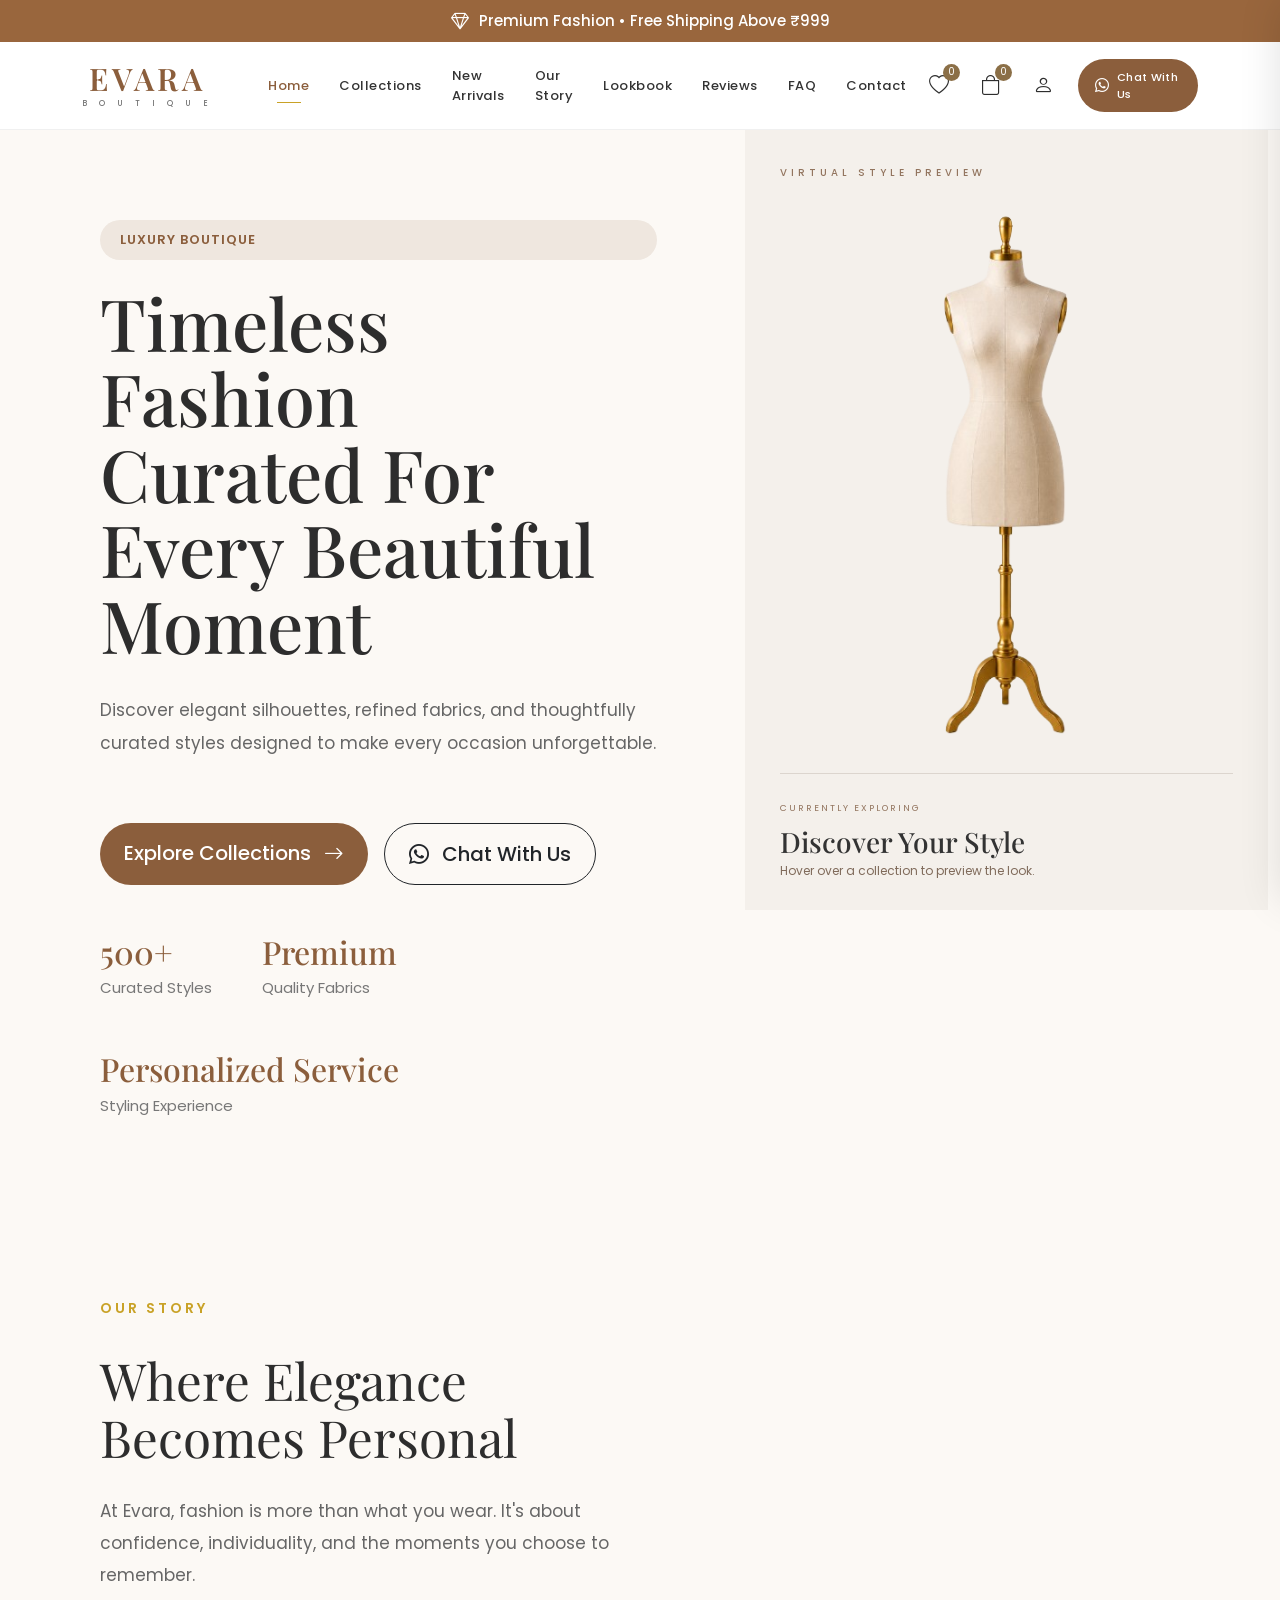
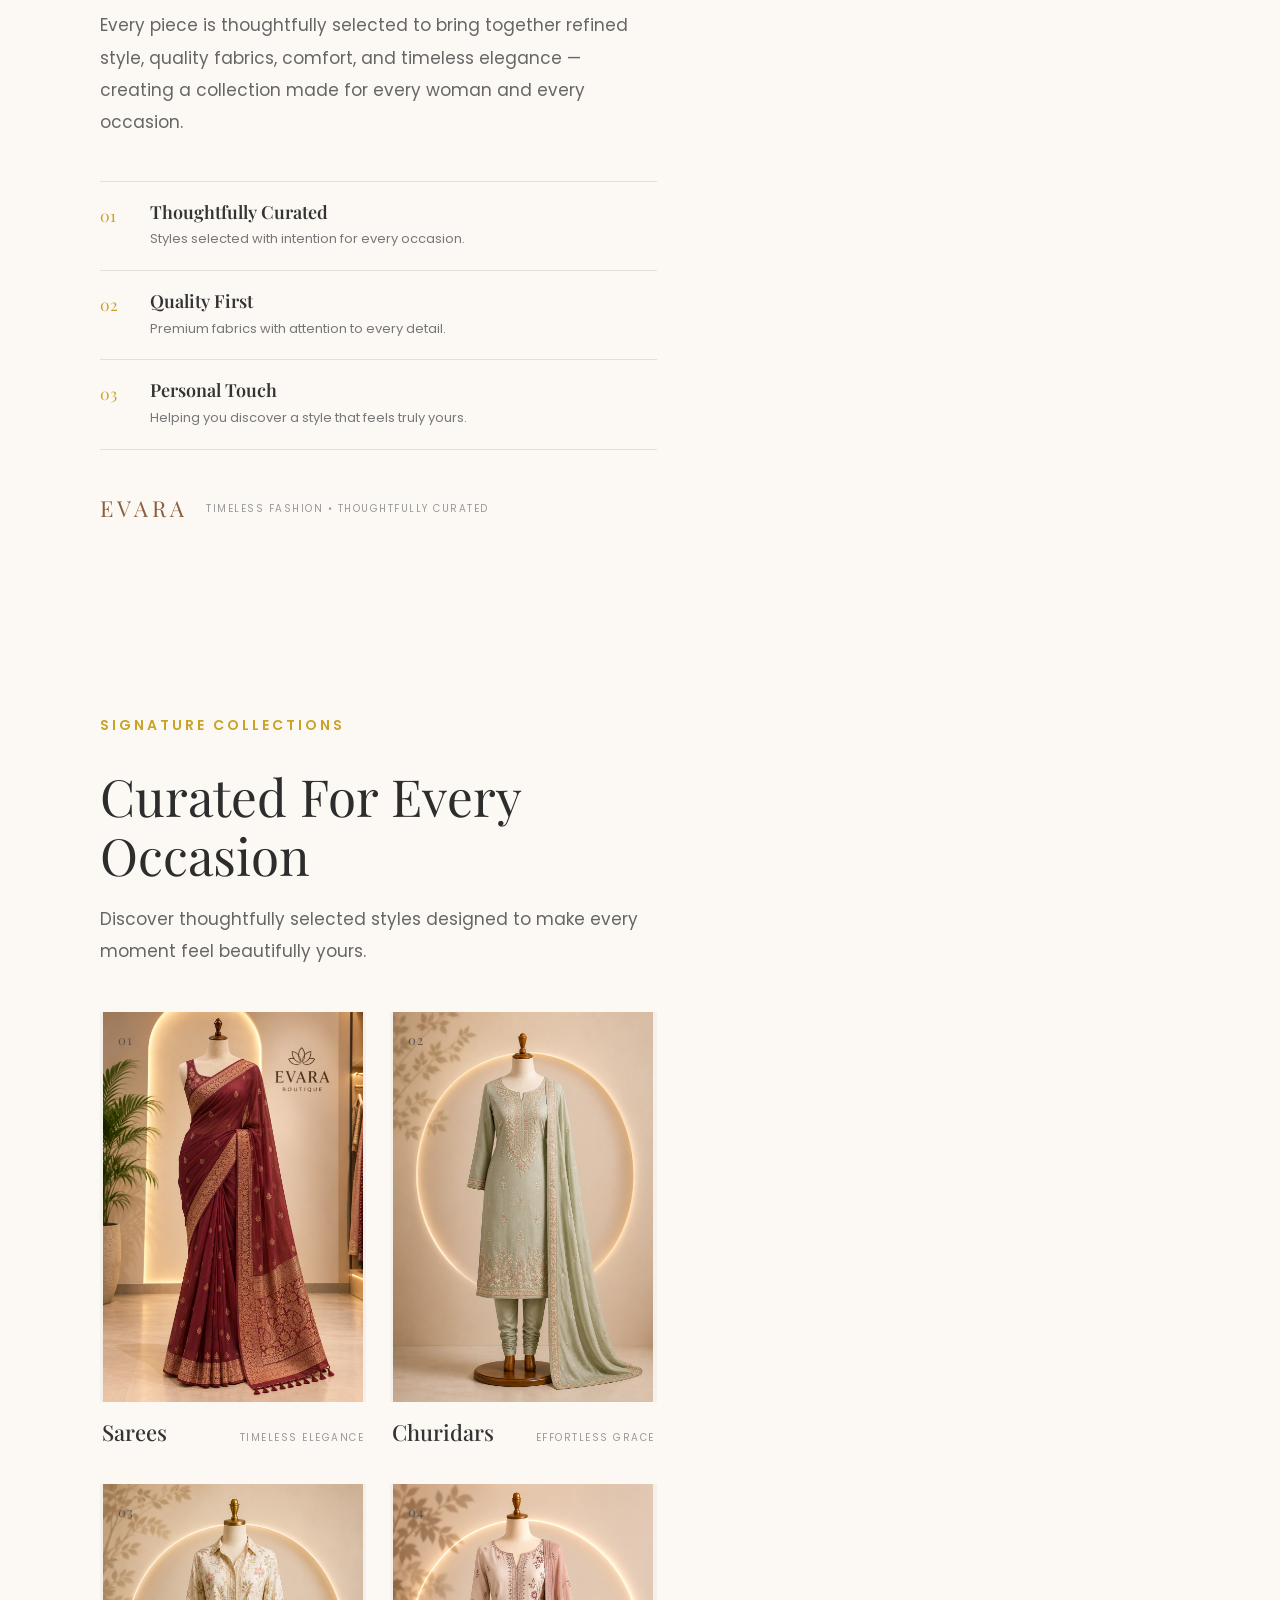
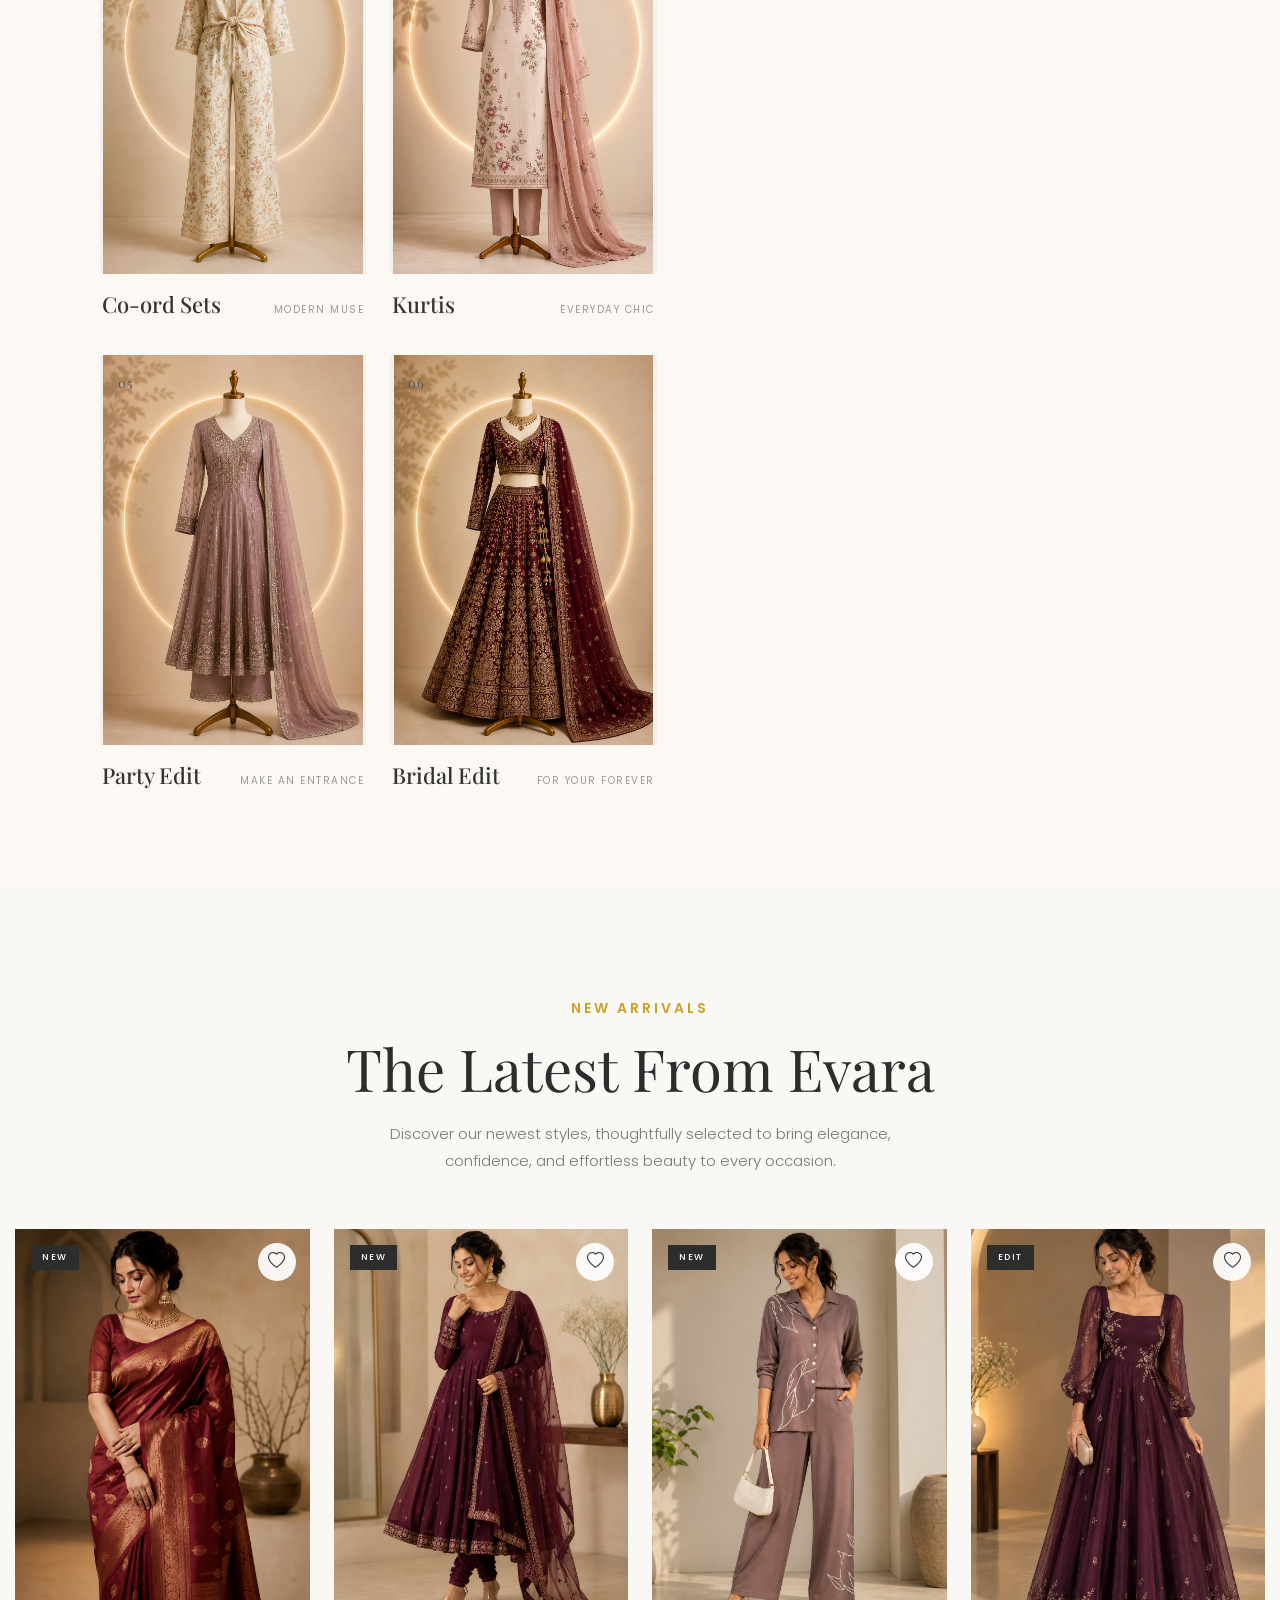
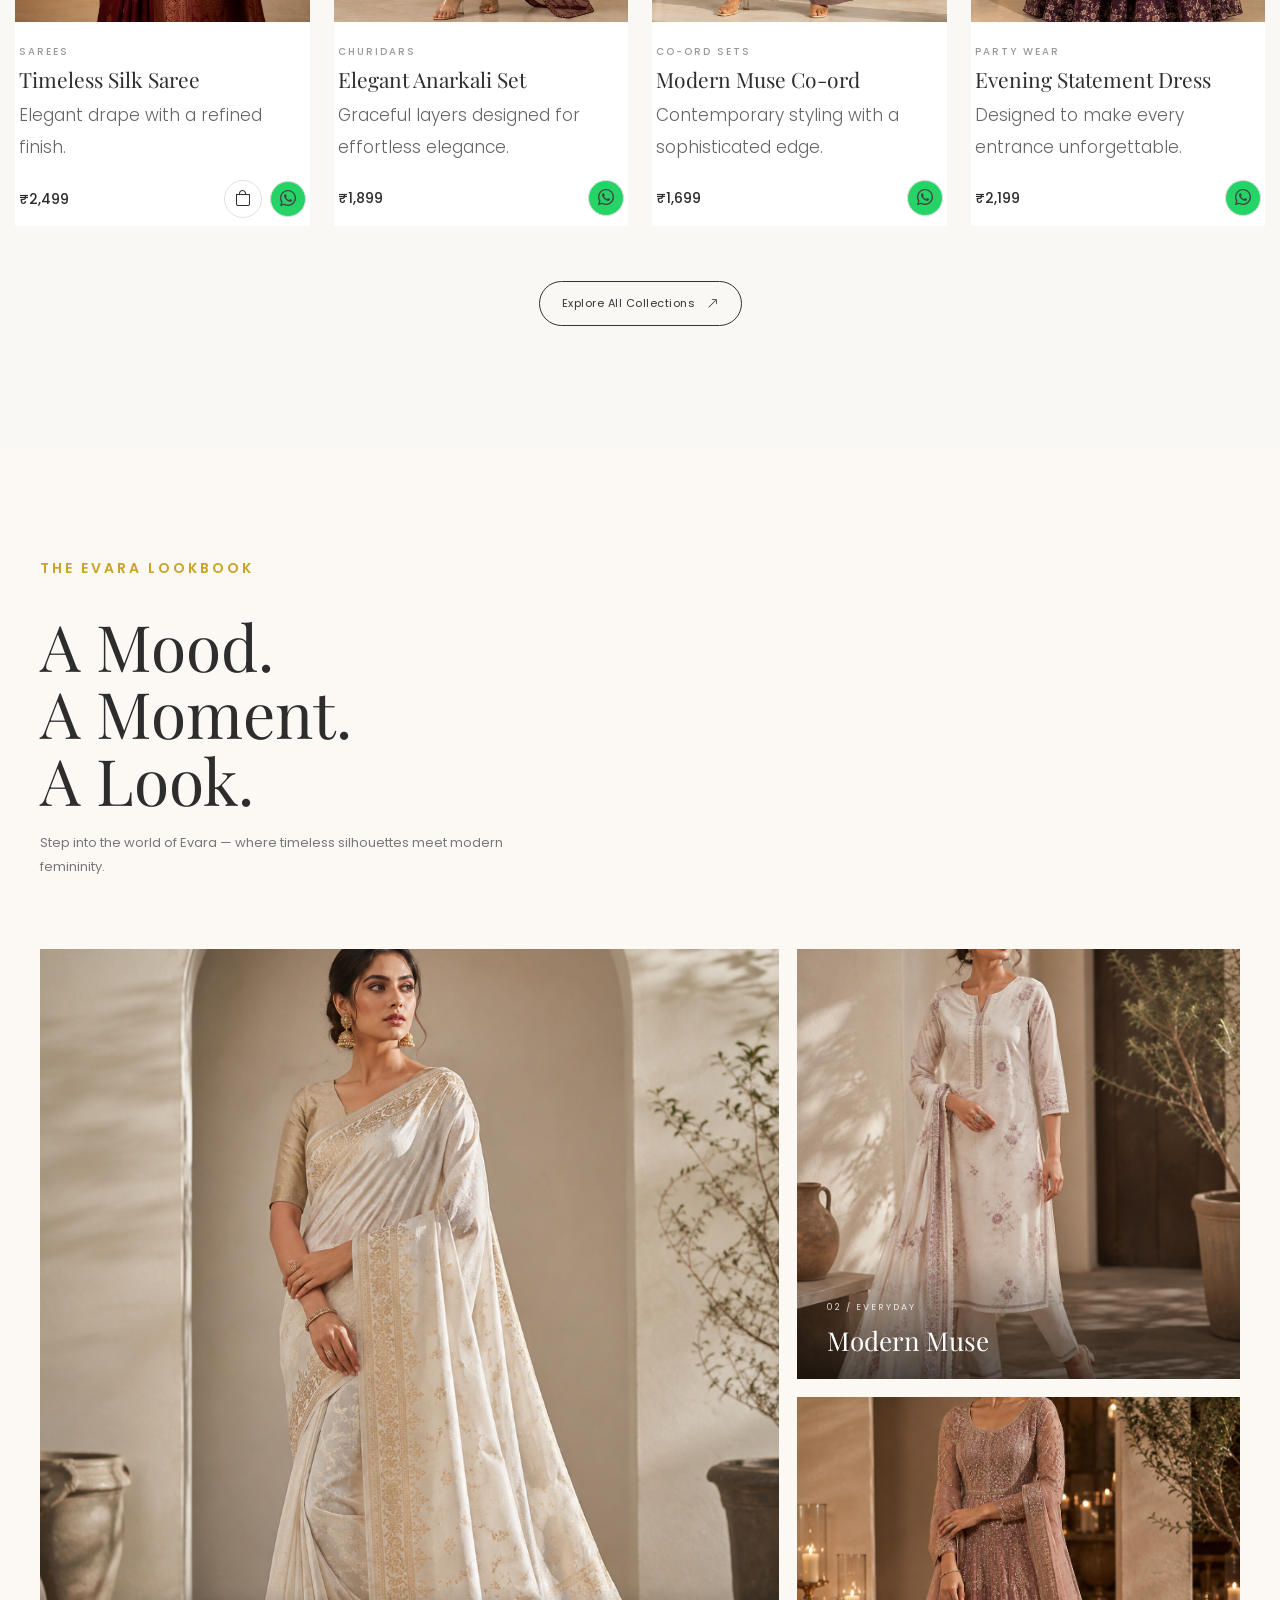
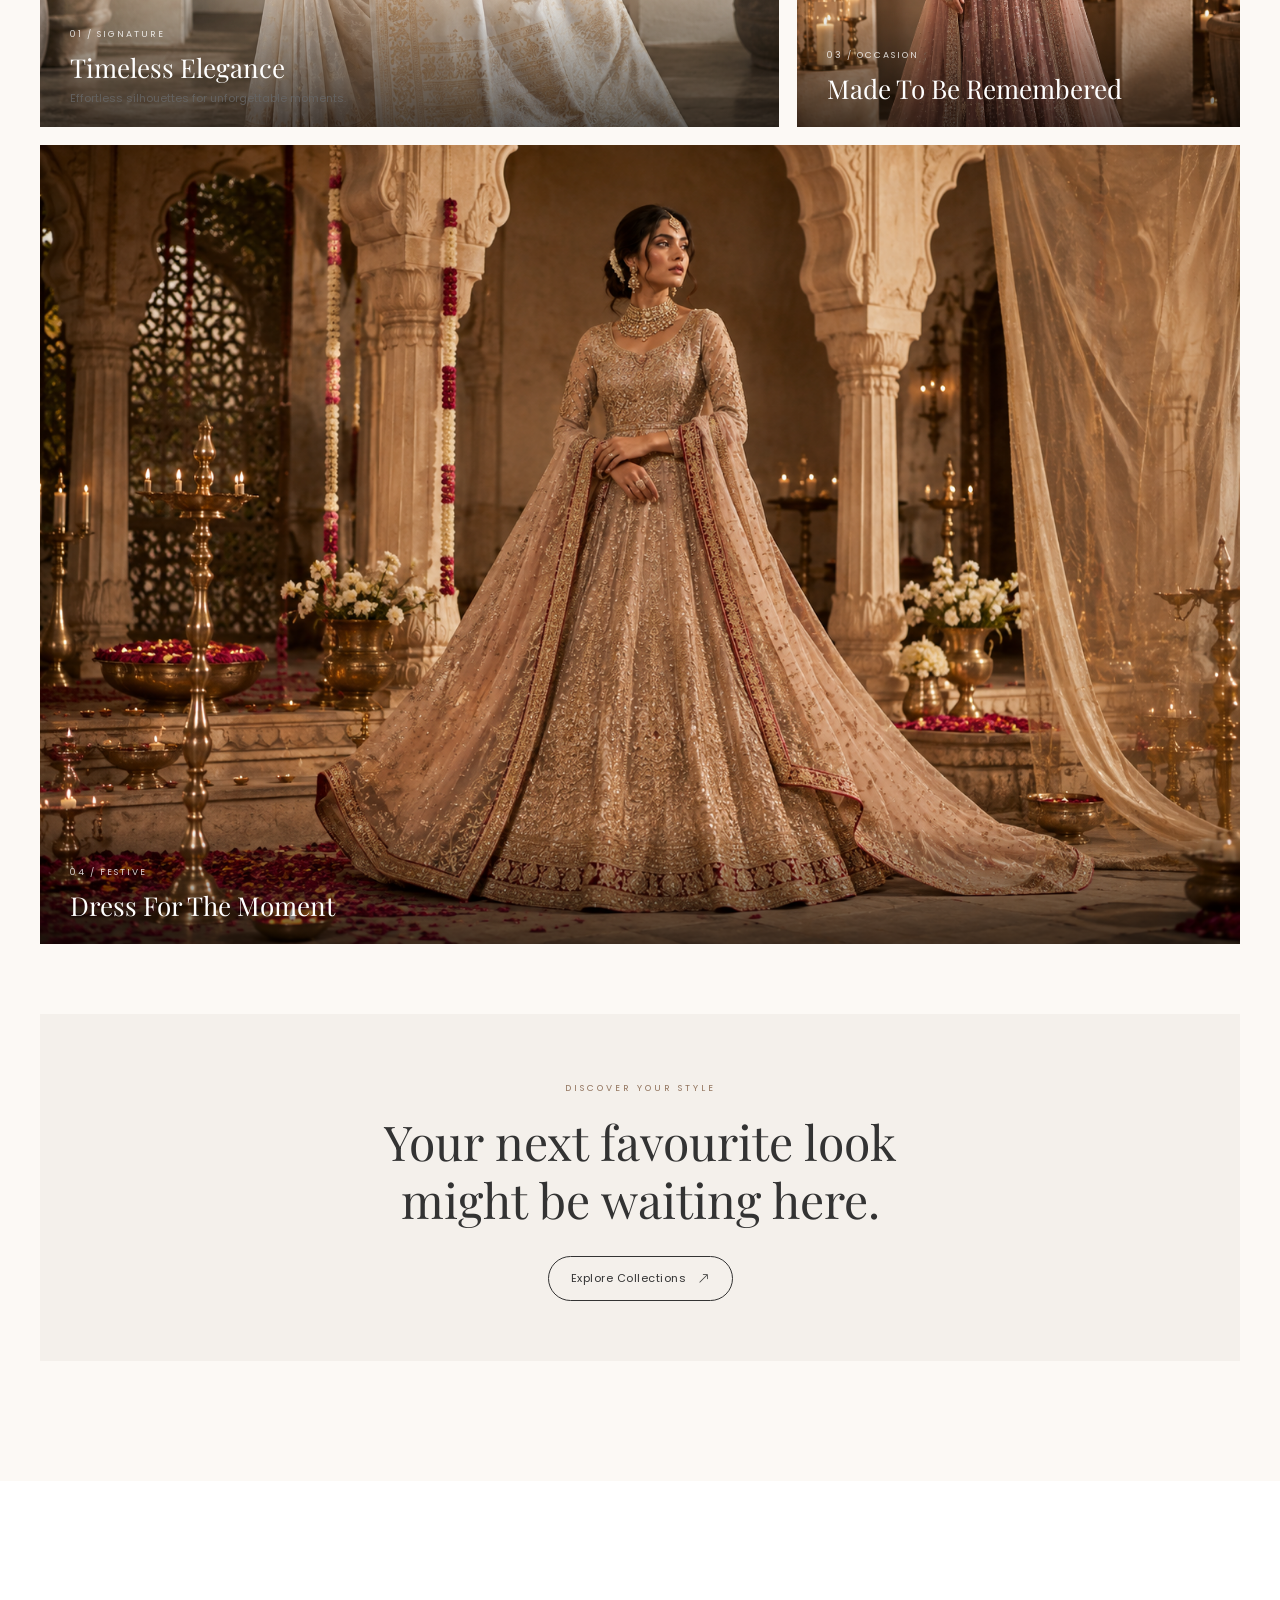
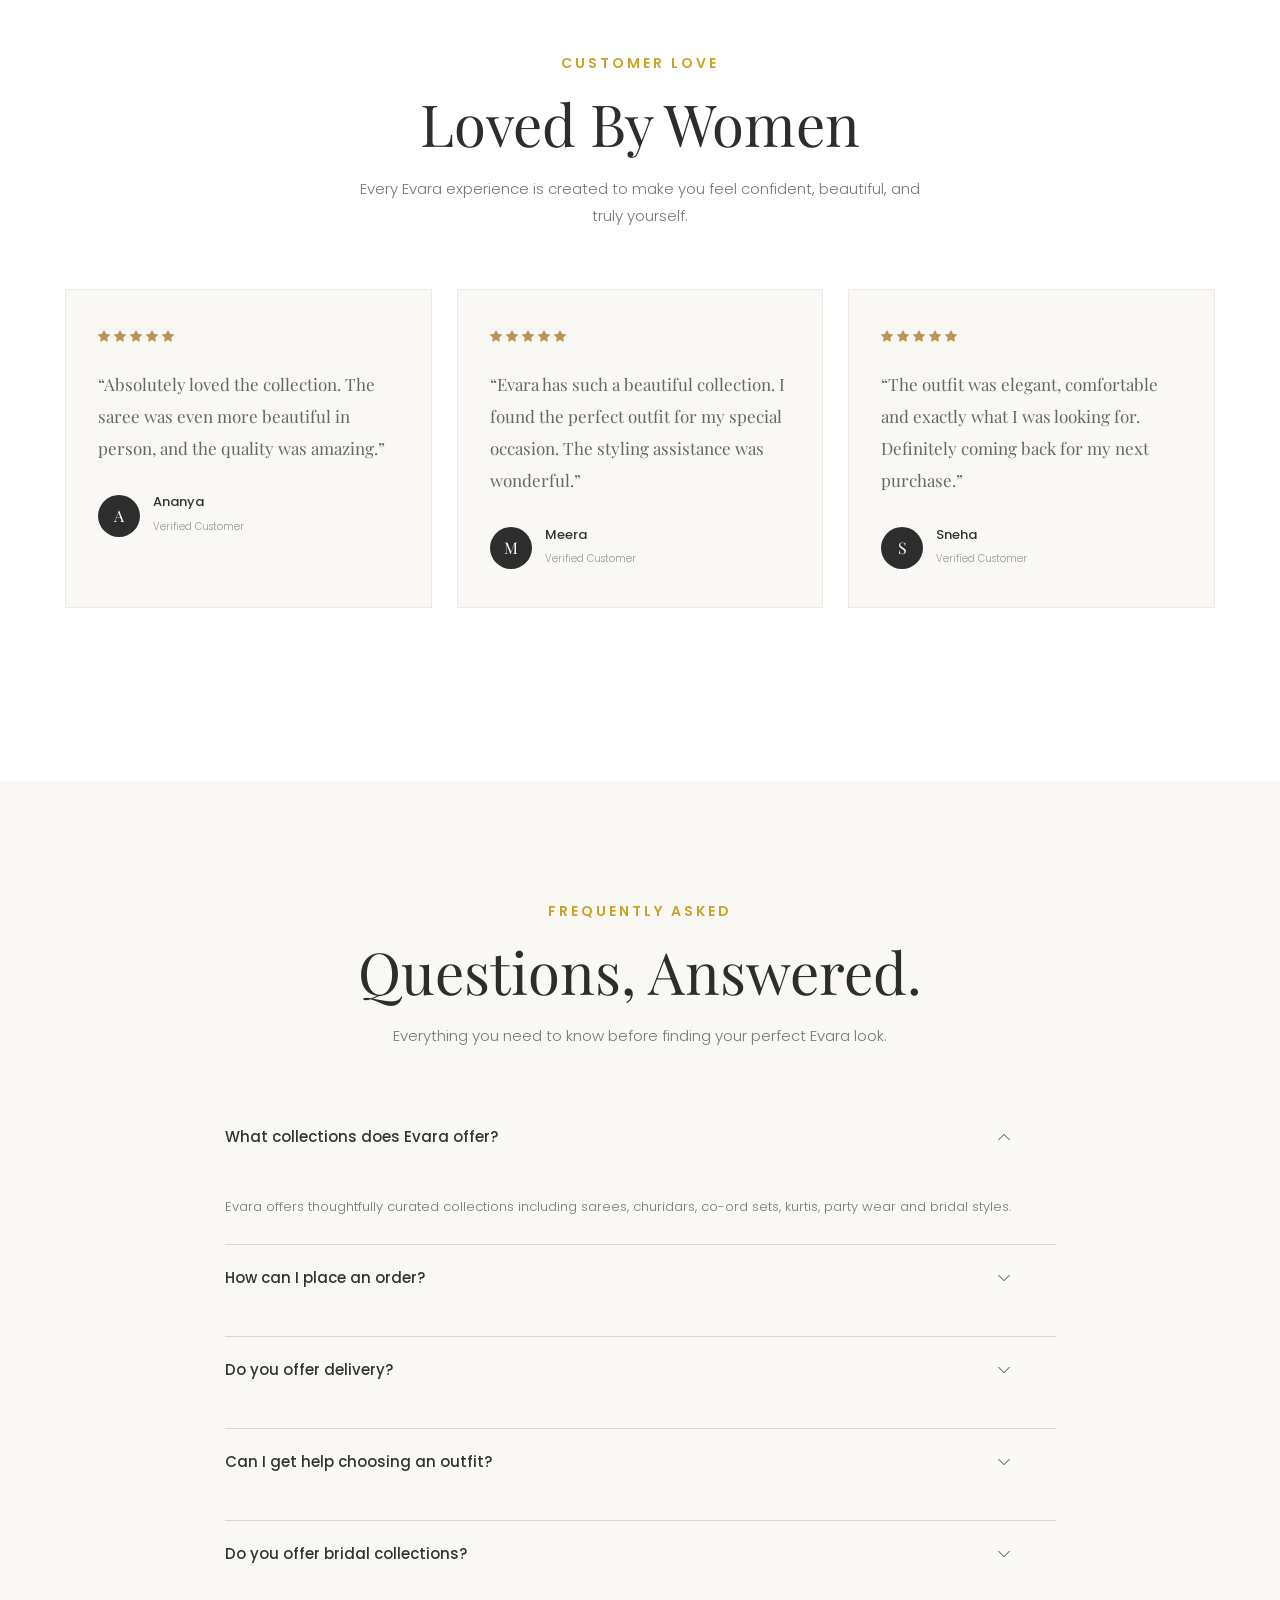
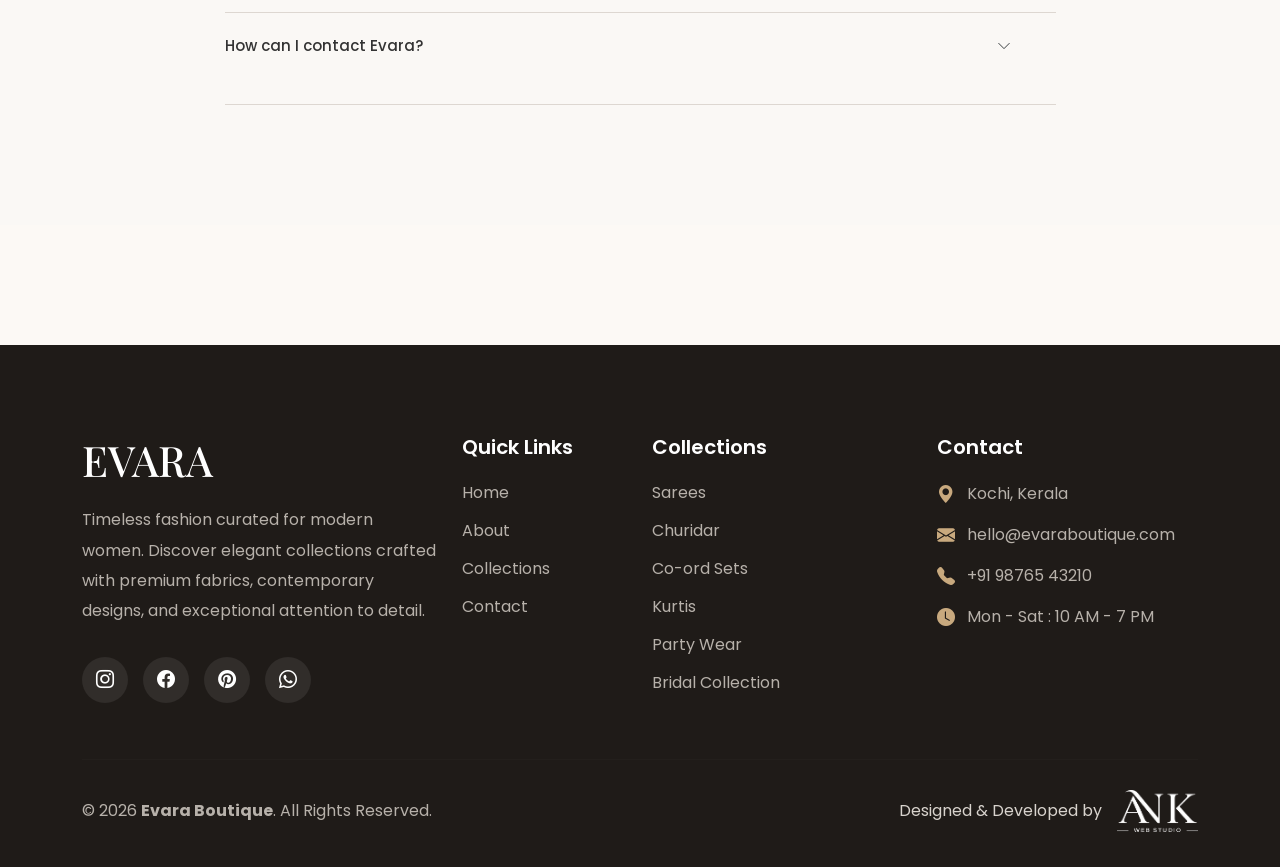
==== commit 72a350b9: "Update index.html" ====
--- a/index.html
+++ b/index.html
@@ -193,34 +193,36 @@
             <!-- NAV ACTIONS -->
             <div class="evara-nav-actions">
 
-                 <!-- Wishlist -->
-    <a href="wishlist.html"
-       class="nav-action"
-       aria-label="Wishlist">
+        <!-- Wishlist -->
+    <button
+        type="button"
+        class="nav-action"
+        id="openWishlist"
+        aria-label="Wishlist">
 
         <i class="bi bi-heart"></i>
 
-        <span class="nav-count"
-              id="wishlistCount">
+        <span class="nav-count" id="wishlistCount">
             0
         </span>
 
-    </a>
+    </button>
 
 
     <!-- Cart -->
-    <a href="cart.html"
-       class="nav-action"
-       aria-label="Shopping Cart">
+    <button
+        type="button"
+        class="nav-action"
+        id="openCart"
+        aria-label="Shopping Cart">
 
         <i class="bi bi-bag"></i>
 
-        <span class="nav-count"
-              id="cartCount">
+        <span class="nav-count" id="cartCount">
             0
         </span>
 
-    </a>
+    </button>
 
 
     <!-- Account -->
@@ -235,6 +237,9 @@
 
     </button>
 
+
+    </button>
+
                 <a href="#" class="nav-whatsapp">
                     <i class="bi bi-whatsapp"></i>
                     <span>Chat With Us</span>
--- a/css/style.css
+++ b/css/style.css
@@ -4576,3 +4576,507 @@
     }
 
 }
+
+/* =====================================================
+   SHOP SIDEBAR
+===================================================== */
+
+.shop-sidebar {
+
+    position: fixed;
+
+    top: 0;
+    right: -430px;
+
+    width: 420px;
+    max-width: 92vw;
+
+    height: 100vh;
+
+    background: #fff;
+
+    z-index: 9999;
+
+    display: flex;
+    flex-direction: column;
+
+    box-shadow:
+        -10px 0 40px rgba(0, 0, 0, 0.12);
+
+    transition:
+        right 0.4s ease;
+
+}
+
+
+.shop-sidebar.active {
+
+    right: 0;
+
+}
+
+
+/* =====================================================
+   OVERLAY
+===================================================== */
+
+.shop-sidebar-overlay {
+
+    position: fixed;
+
+    inset: 0;
+
+    background:
+        rgba(0, 0, 0, 0.35);
+
+    z-index: 9998;
+
+    opacity: 0;
+
+    visibility: hidden;
+
+    transition:
+        opacity 0.3s ease;
+
+}
+
+
+.shop-sidebar-overlay.active {
+
+    opacity: 1;
+
+    visibility: visible;
+
+}
+
+
+/* =====================================================
+   HEADER
+===================================================== */
+
+.shop-sidebar-header {
+
+    display: flex;
+
+    align-items: center;
+
+    justify-content: space-between;
+
+    padding: 25px 24px;
+
+    border-bottom:
+        1px solid #eee;
+
+}
+
+
+.shop-sidebar-header h3 {
+
+    margin: 0;
+
+    font-family:
+        "Playfair Display",
+        serif;
+
+    font-size: 24px;
+
+    font-weight: 500;
+
+}
+
+
+.sidebar-close {
+
+    width: 38px;
+    height: 38px;
+
+    border: none;
+
+    background: transparent;
+
+    font-size: 18px;
+
+    cursor: pointer;
+
+    display: flex;
+
+    align-items: center;
+
+    justify-content: center;
+
+}
+
+
+/* =====================================================
+   CONTENT
+===================================================== */
+
+.shop-sidebar-content {
+
+    flex: 1;
+
+    overflow-y: auto;
+
+    padding: 20px 24px;
+
+}
+
+
+/* =====================================================
+   PRODUCT ITEM
+===================================================== */
+
+.sidebar-product {
+
+    display: flex;
+
+    gap: 14px;
+
+    padding: 16px 0;
+
+    border-bottom:
+        1px solid #eee;
+
+}
+
+
+.sidebar-product-image {
+
+    width: 80px;
+    height: 100px;
+
+    object-fit: cover;
+
+    flex-shrink: 0;
+
+}
+
+
+.sidebar-product-info {
+
+    flex: 1;
+
+}
+
+
+.sidebar-product-info h4 {
+
+    margin: 0 0 5px;
+
+    font-size: 15px;
+
+    font-weight: 500;
+
+}
+
+
+.sidebar-product-price {
+
+    font-size: 14px;
+
+    margin-bottom: 12px;
+
+}
+
+
+/* =====================================================
+   QUANTITY
+===================================================== */
+
+.sidebar-quantity {
+
+    display: flex;
+
+    align-items: center;
+
+    gap: 10px;
+
+}
+
+
+.sidebar-quantity button {
+
+    width: 27px;
+    height: 27px;
+
+    border: 1px solid #ddd;
+
+    background: #fff;
+
+    display: flex;
+
+    align-items: center;
+
+    justify-content: center;
+
+    cursor: pointer;
+
+}
+
+
+.sidebar-quantity span {
+
+    min-width: 18px;
+
+    text-align: center;
+
+    font-size: 13px;
+
+}
+
+
+/* =====================================================
+   REMOVE
+===================================================== */
+
+.sidebar-remove {
+
+    border: none;
+
+    background: none;
+
+    padding: 0;
+
+    color: #999;
+
+    font-size: 12px;
+
+    cursor: pointer;
+
+    margin-top: 8px;
+
+}
+
+
+.sidebar-remove:hover {
+
+    color: #222;
+
+}
+
+
+/* =====================================================
+   EMPTY STATE
+===================================================== */
+
+.sidebar-empty {
+
+    height: 100%;
+
+    display: flex;
+
+    flex-direction: column;
+
+    align-items: center;
+
+    justify-content: center;
+
+    text-align: center;
+
+    padding: 30px;
+
+}
+
+
+.sidebar-empty i {
+
+    font-size: 38px;
+
+    margin-bottom: 15px;
+
+    color: #aaa;
+
+}
+
+
+.sidebar-empty h4 {
+
+    font-family:
+        "Playfair Display",
+        serif;
+
+    margin-bottom: 8px;
+
+}
+
+
+.sidebar-empty p {
+
+    color: #777;
+
+    font-size: 14px;
+
+}
+
+
+/* =====================================================
+   WISHLIST ITEM
+===================================================== */
+
+.wishlist-sidebar-item {
+
+    display: flex;
+
+    gap: 14px;
+
+    padding: 16px 0;
+
+    border-bottom:
+        1px solid #eee;
+
+}
+
+
+.wishlist-sidebar-image {
+
+    width: 80px;
+    height: 100px;
+
+    object-fit: cover;
+
+}
+
+
+.wishlist-sidebar-info {
+
+    flex: 1;
+
+}
+
+
+.wishlist-sidebar-info h4 {
+
+    margin: 0 0 6px;
+
+    font-size: 15px;
+
+}
+
+
+.wishlist-sidebar-price {
+
+    font-size: 14px;
+
+    margin-bottom: 12px;
+
+}
+
+
+.wishlist-actions {
+
+    display: flex;
+
+    gap: 8px;
+
+}
+
+
+.wishlist-add-cart {
+
+    border: 1px solid #222;
+
+    background: #222;
+
+    color: #fff;
+
+    padding: 7px 12px;
+
+    font-size: 11px;
+
+    cursor: pointer;
+
+}
+
+
+.wishlist-remove {
+
+    border: 1px solid #ddd;
+
+    background: #fff;
+
+    padding: 7px 10px;
+
+    cursor: pointer;
+
+}
+
+
+/* =====================================================
+   CART FOOTER
+===================================================== */
+
+.shop-sidebar-footer {
+
+    padding: 20px 24px;
+
+    border-top:
+        1px solid #eee;
+
+}
+
+
+.cart-total-row {
+
+    display: flex;
+
+    justify-content: space-between;
+
+    align-items: center;
+
+    margin-bottom: 16px;
+
+}
+
+
+.cart-total-row span {
+
+    font-size: 14px;
+
+}
+
+
+.cart-total-row strong {
+
+    font-size: 18px;
+
+}
+
+
+/* =====================================================
+   WHATSAPP
+===================================================== */
+
+.cart-whatsapp-btn {
+
+    width: 100%;
+
+    min-height: 48px;
+
+    display: flex;
+
+    align-items: center;
+
+    justify-content: center;
+
+    gap: 8px;
+
+    background: #25D366;
+
+    color: #fff;
+
+    text-decoration: none;
+
+    font-size: 14px;
+
+    transition: 0.3s ease;
+
+}
+
+
+.cart-whatsapp-btn:hover {
+
+    color: #fff;
+
+    transform: translateY(-1px);
+
+}
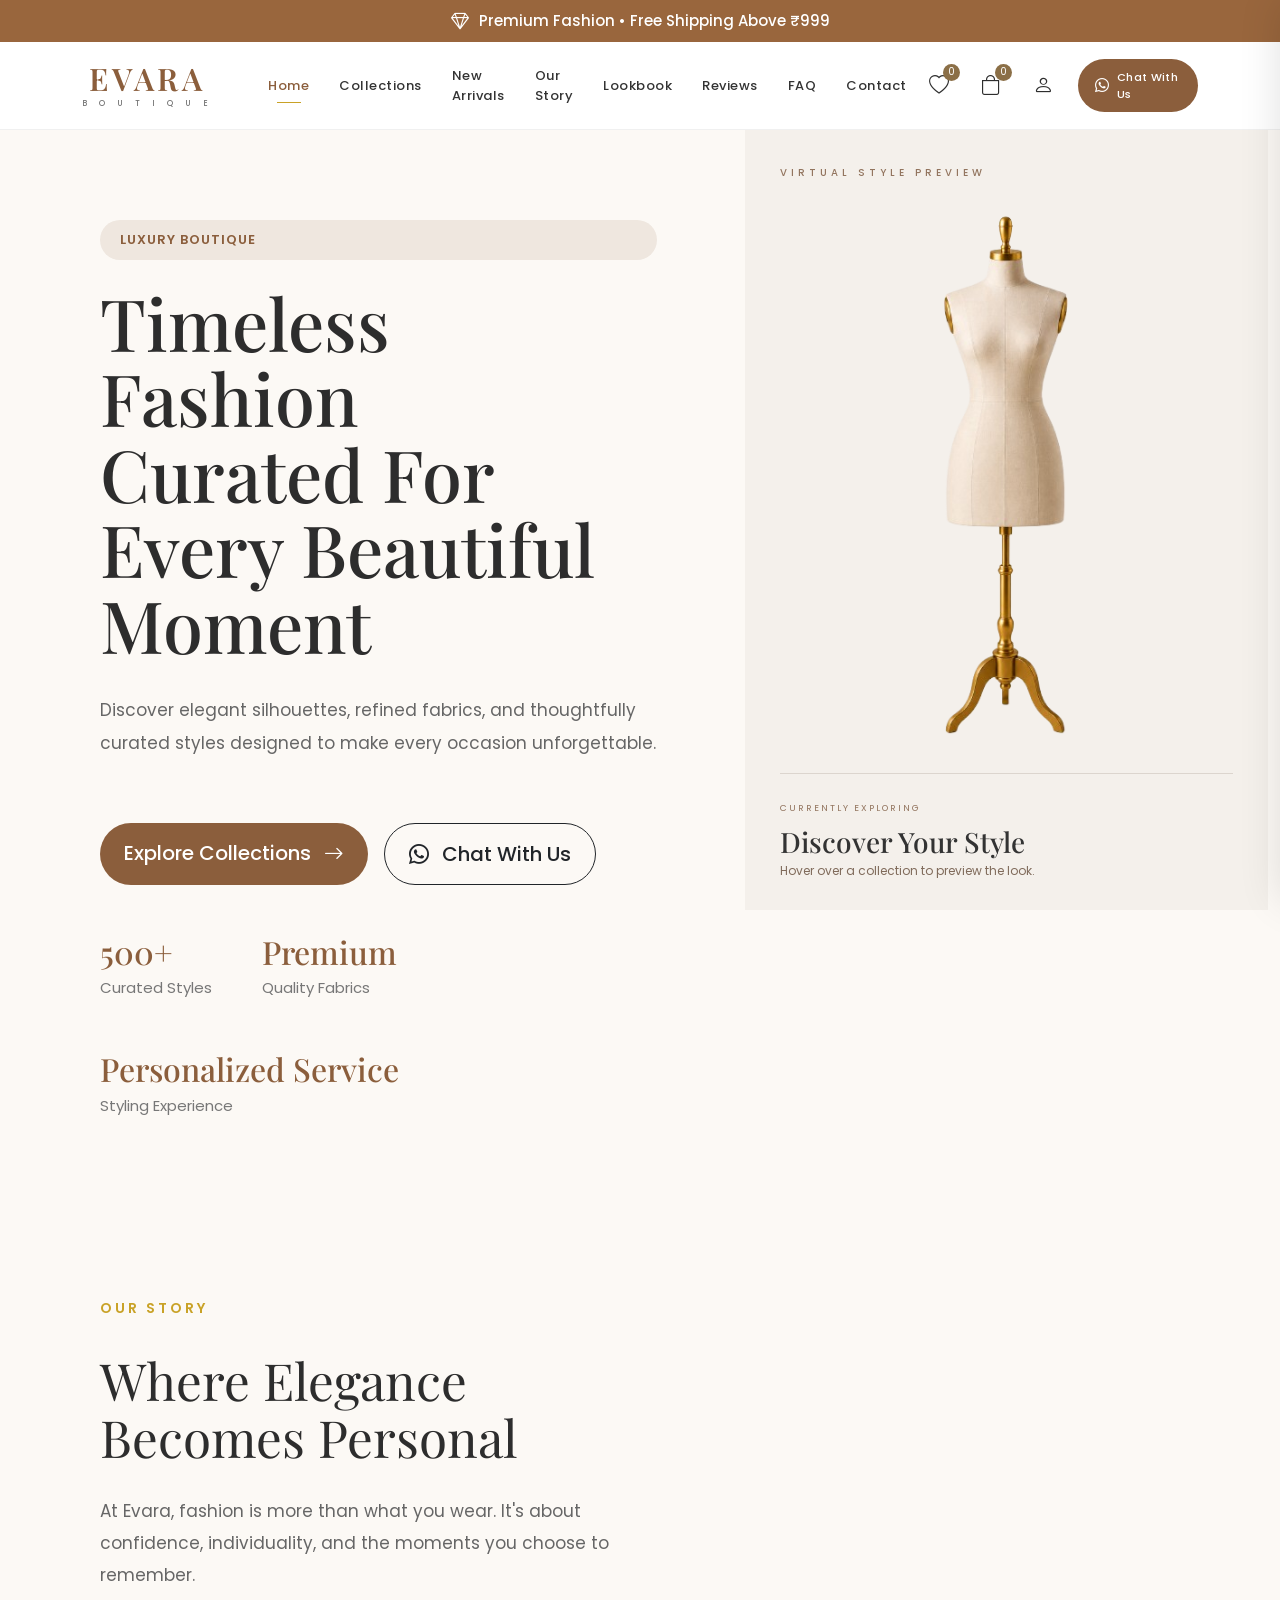
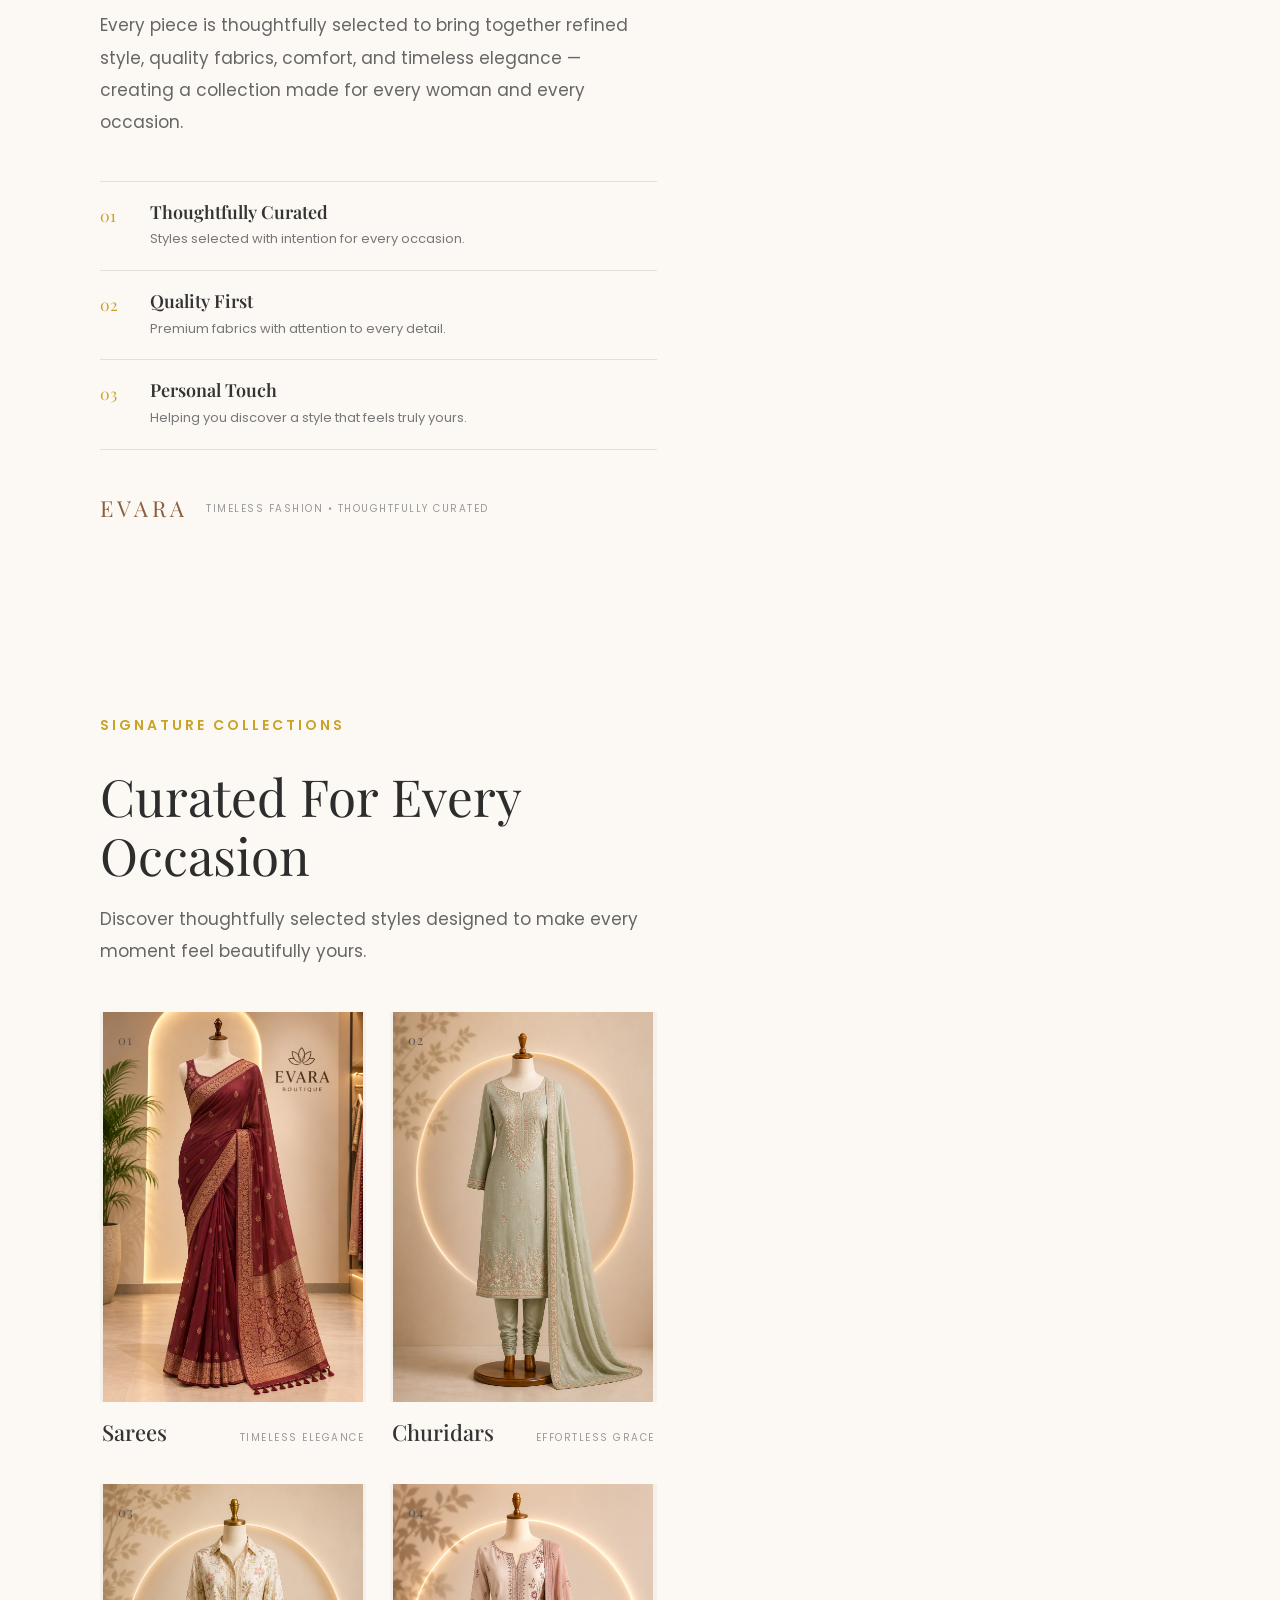
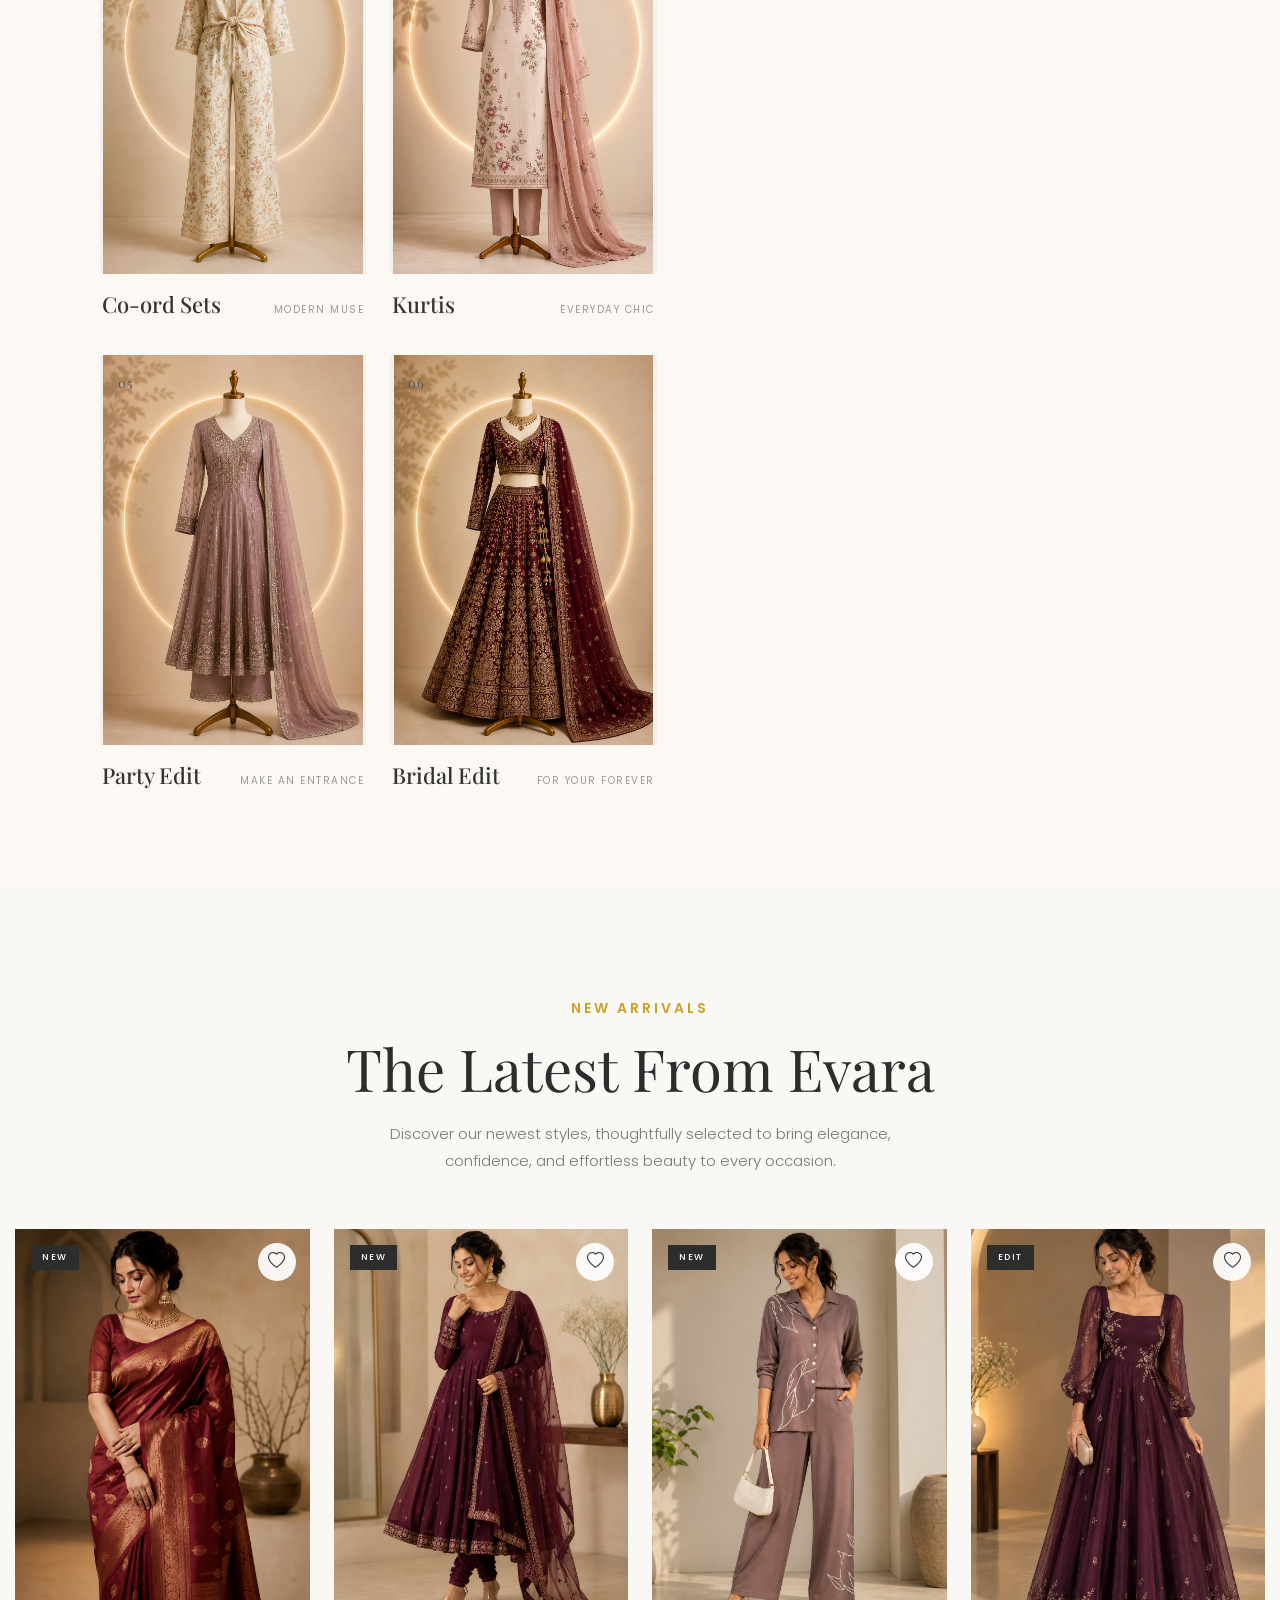
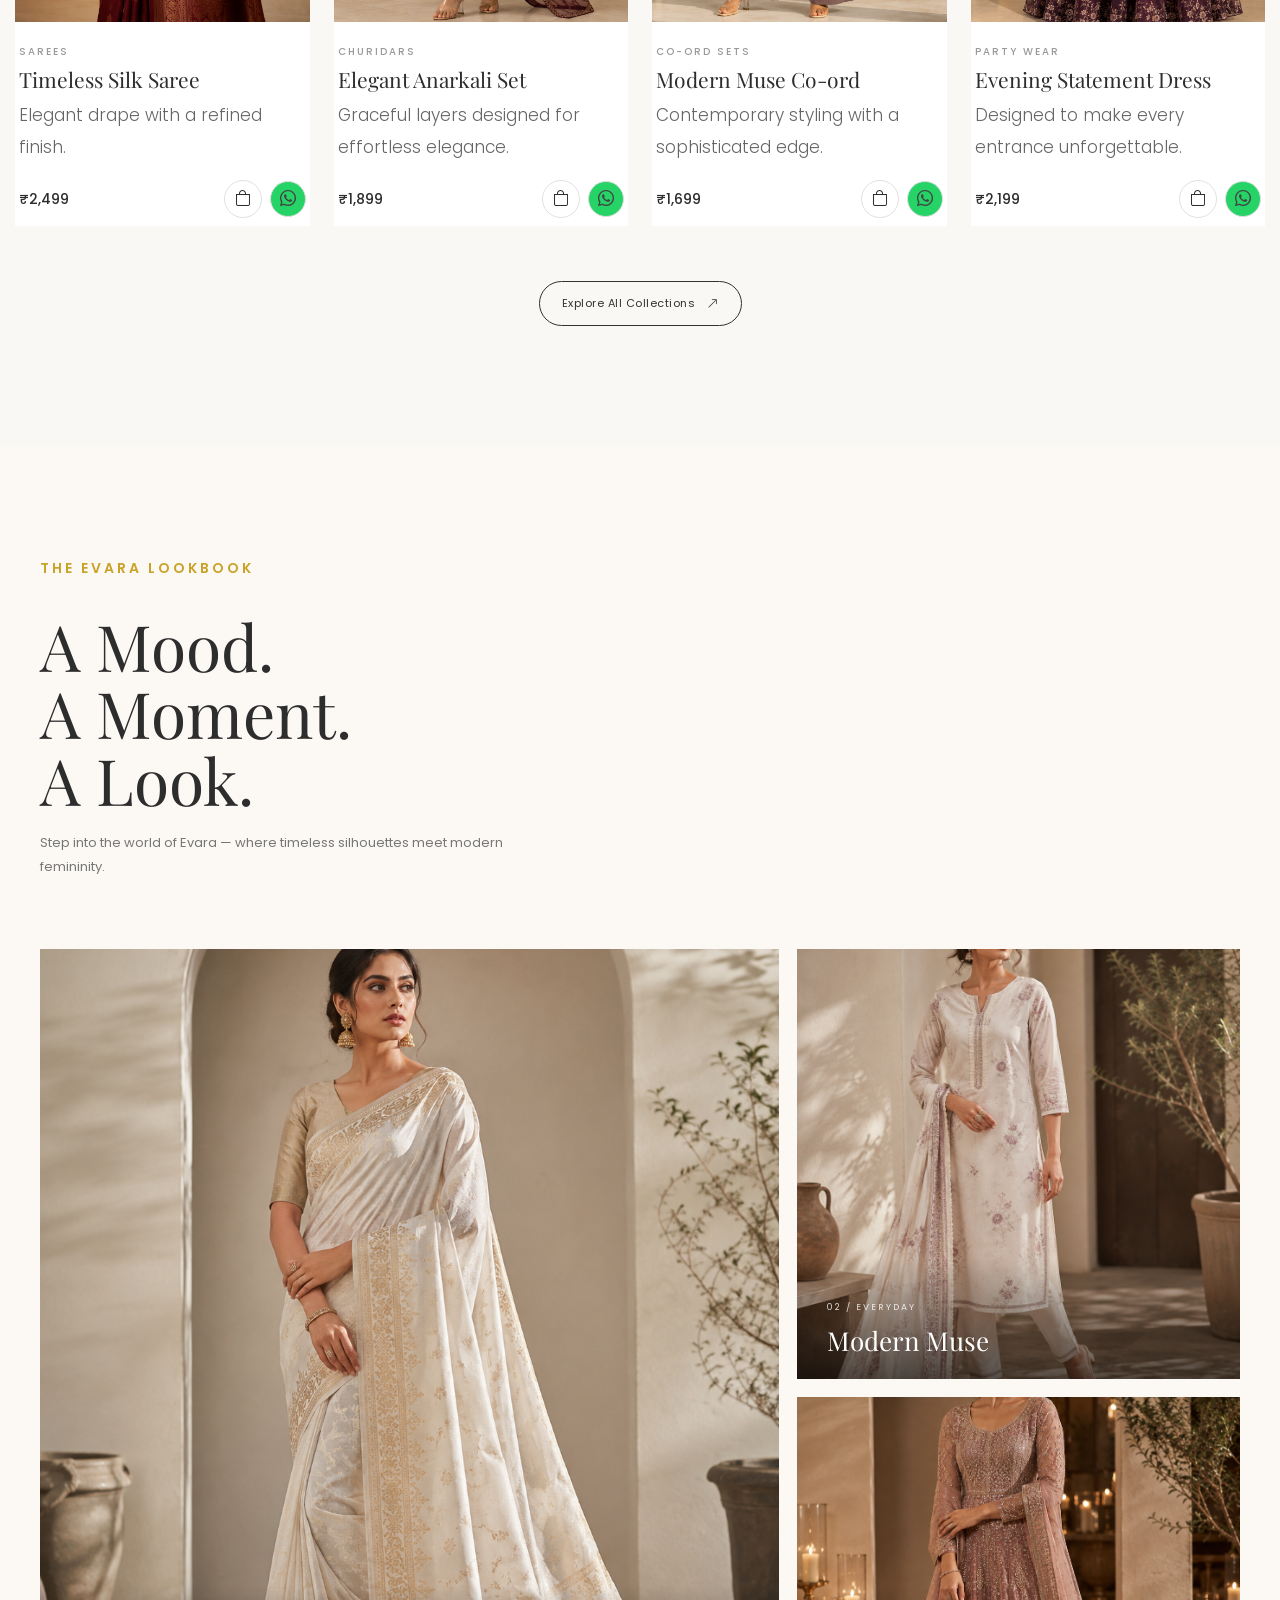
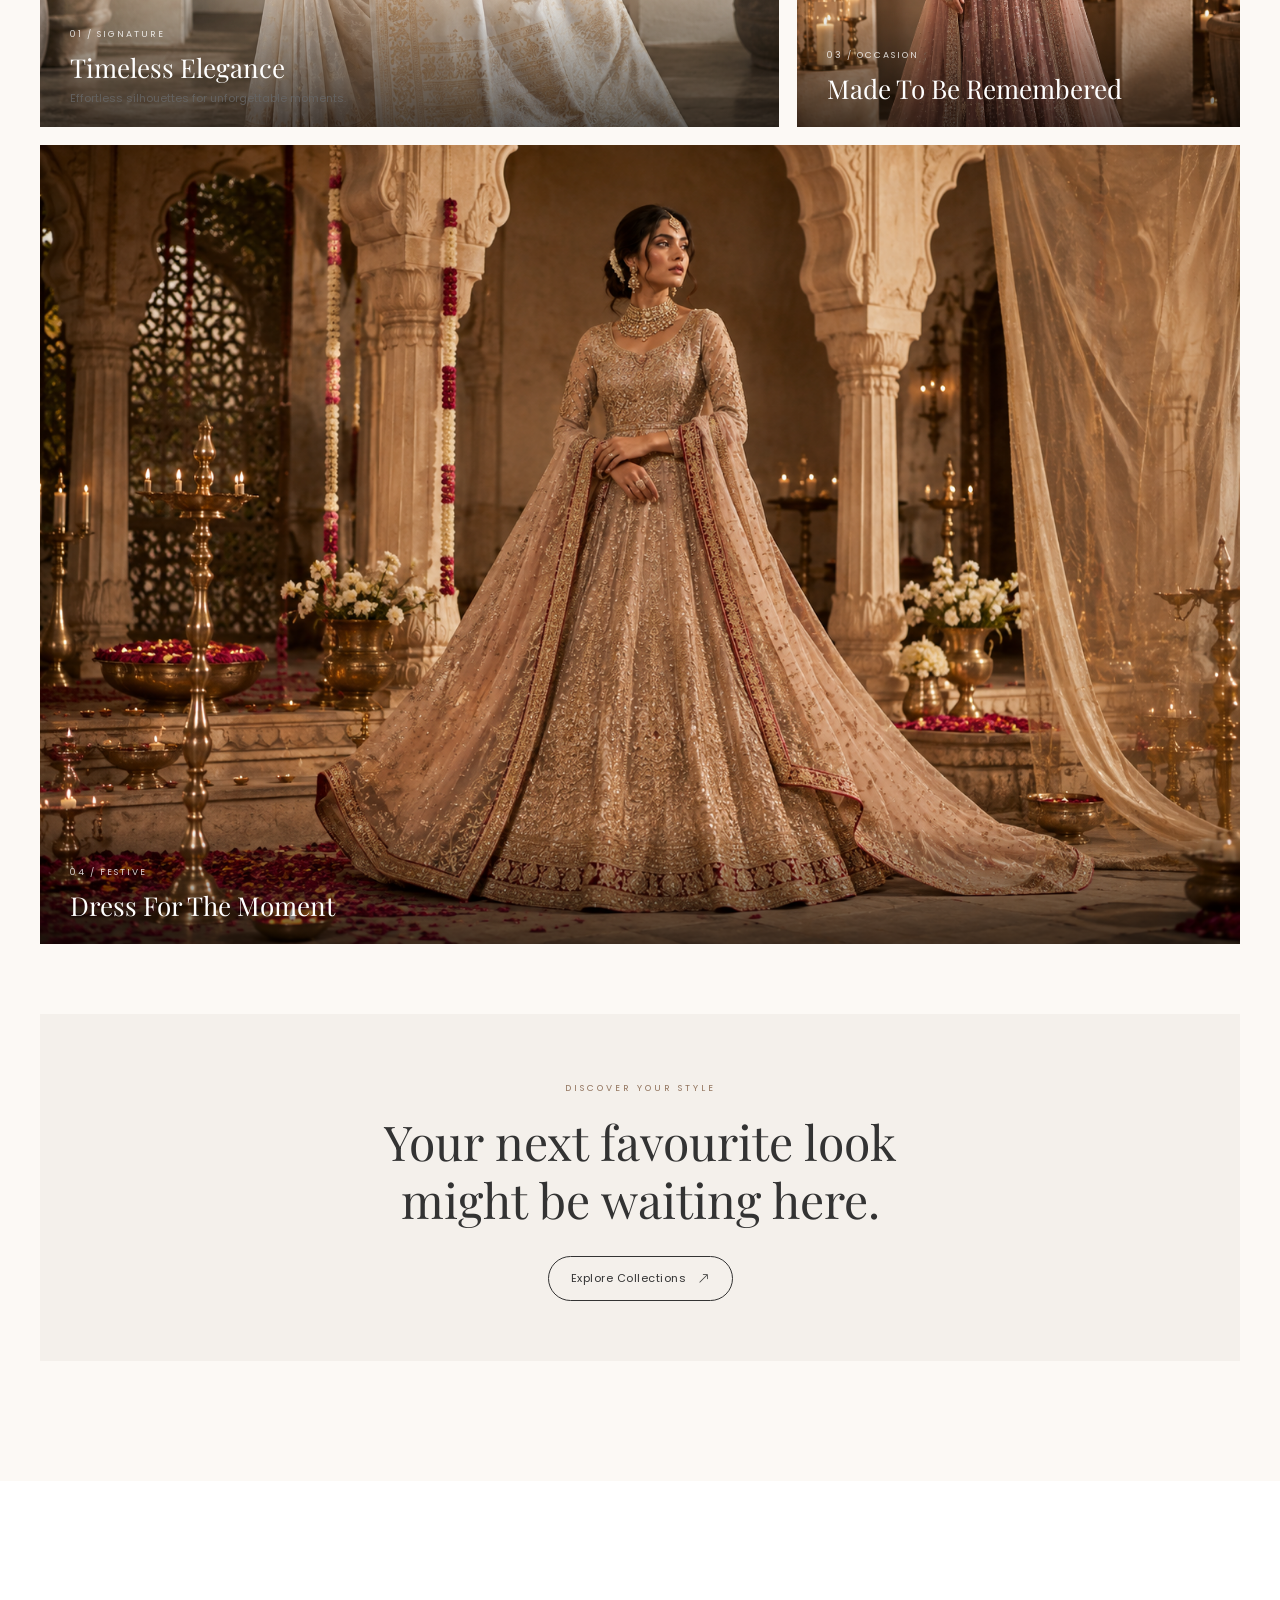
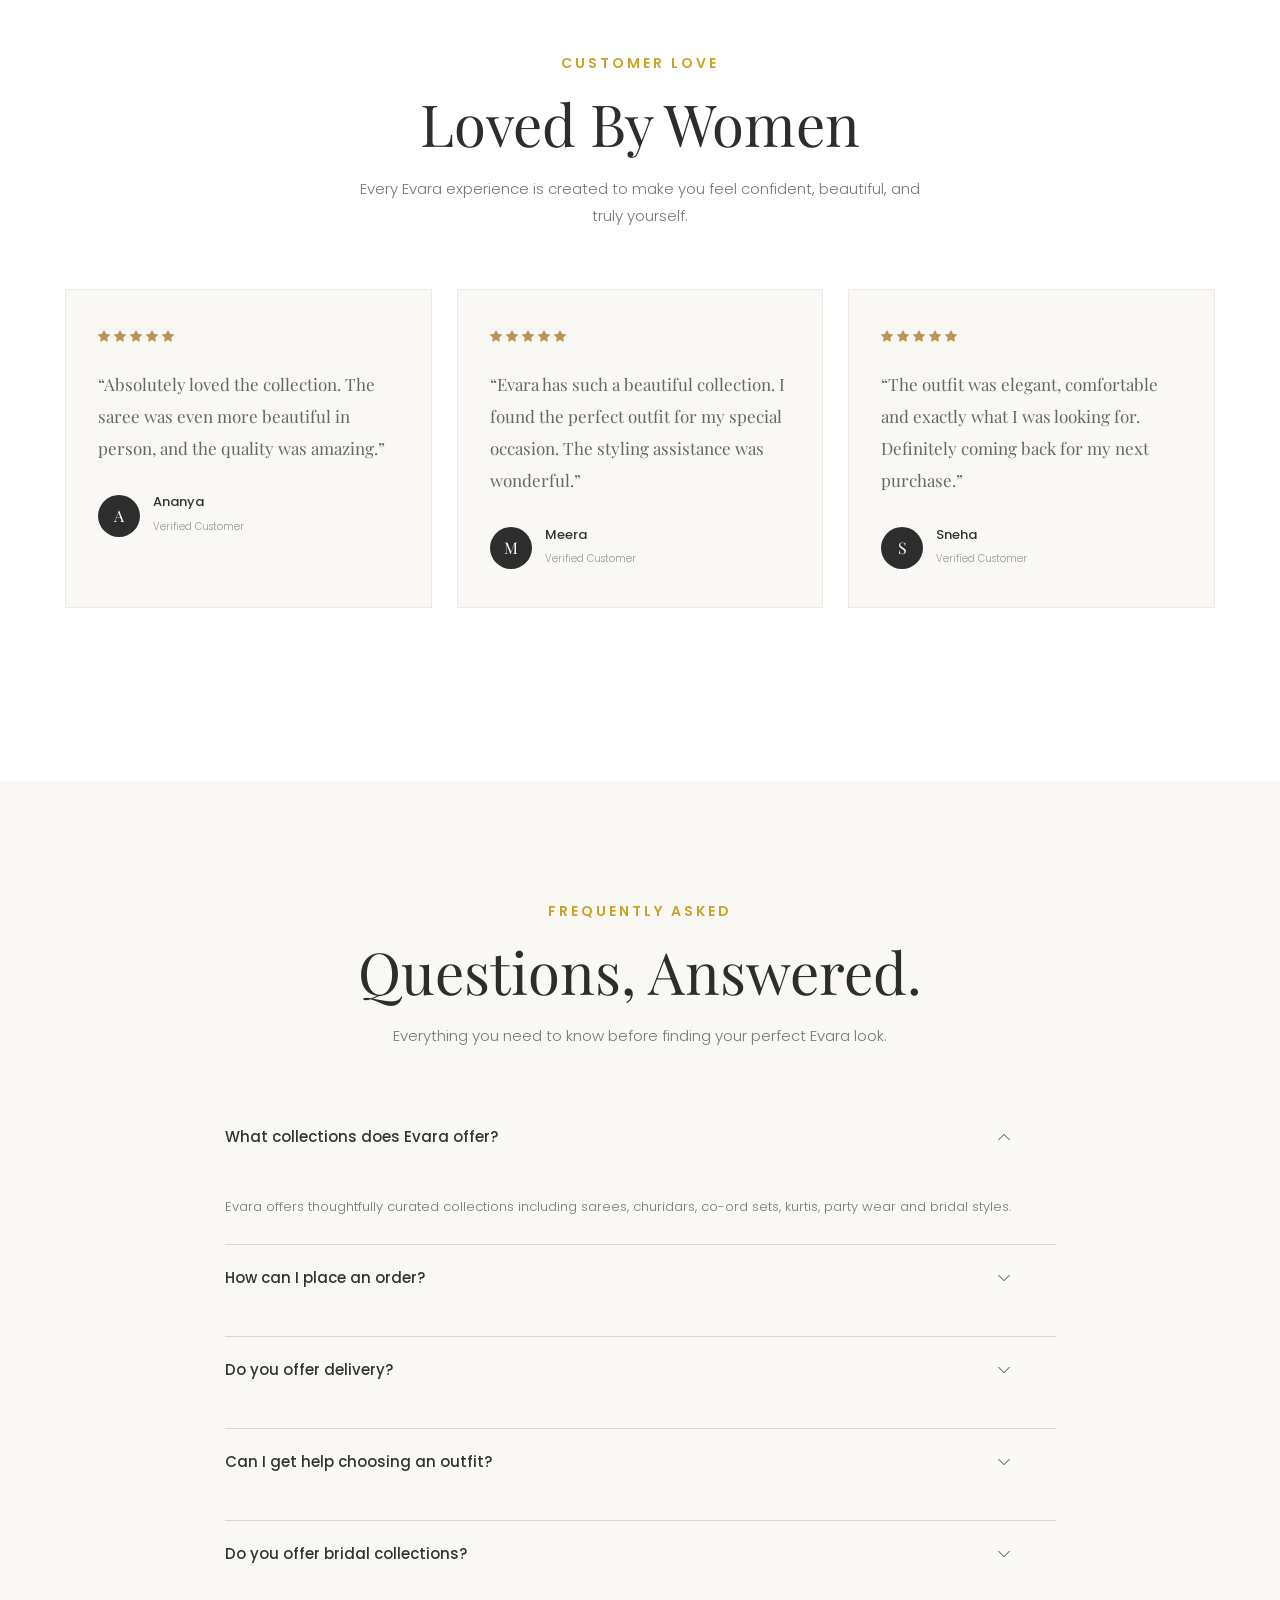
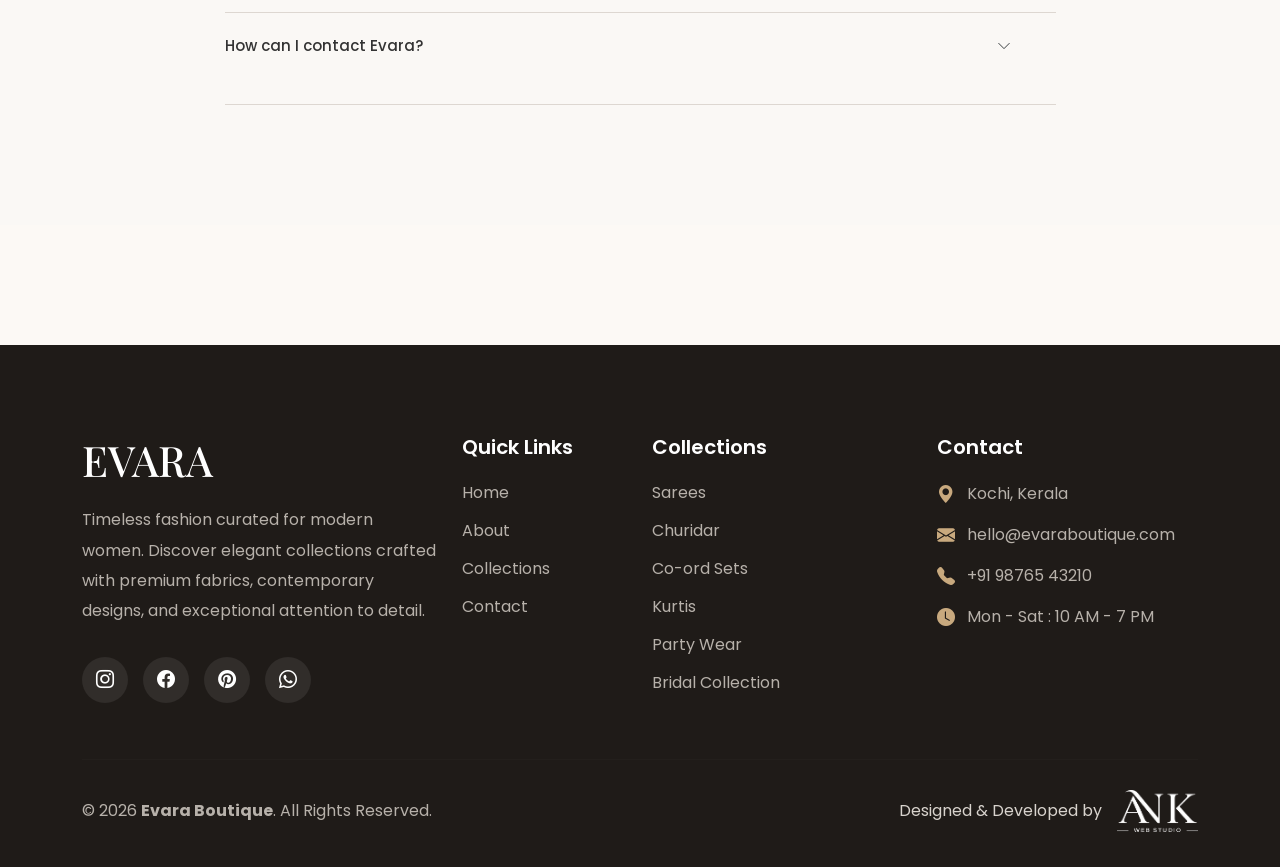
==== commit 7481793d: "Update index.html" ====
--- a/index.html
+++ b/index.html
@@ -190,10 +190,10 @@
             </ul>
 
 
-            <!-- NAV ACTIONS -->
-            <div class="evara-nav-actions">
-
-        <!-- Wishlist -->
+           <!-- NAV ACTIONS -->
+<div class="evara-nav-actions">
+
+    <!-- Wishlist -->
     <button
         type="button"
         class="nav-action"
@@ -202,7 +202,9 @@
 
         <i class="bi bi-heart"></i>
 
-        <span class="nav-count" id="wishlistCount">
+        <span
+            class="nav-count"
+            id="wishlistCount">
             0
         </span>
 
@@ -218,7 +220,9 @@
 
         <i class="bi bi-bag"></i>
 
-        <span class="nav-count" id="cartCount">
+        <span
+            class="nav-count"
+            id="cartCount">
             0
         </span>
 
@@ -238,14 +242,20 @@
     </button>
 
 
-    </button>
-
-                <a href="#" class="nav-whatsapp">
-                    <i class="bi bi-whatsapp"></i>
-                    <span>Chat With Us</span>
-                </a>
-
-            </div>
+    <!-- WhatsApp -->
+    <a
+        href="#"
+        class="nav-whatsapp">
+
+        <i class="bi bi-whatsapp"></i>
+
+        <span>
+            Chat With Us
+        </span>
+
+    </a>
+
+</div>
 
         </div>
 
@@ -851,104 +861,160 @@
     </div>
 
 
-    <!-- ==========================
-            PRODUCT GRID
-    =========================== -->
-
-    <div class="featured-grid">
-
-
-       <!-- PRODUCT 01 -->
-
-<div class="product-card">
-
-    <div class="product-image">
-
-        <img
-            src="images/product-1.png"
-            alt="Evara Elegant Saree"
-            loading="lazy">
-
-        <span class="product-badge">
-            NEW
-        </span>
-
-        <!-- WISHLIST -->
-
-        <button
-            class="product-wishlist"
-            type="button"
-            data-product="saree"
-            aria-label="Add Elegant Saree to wishlist">
-
-            <i class="bi bi-heart"></i>
-
-        </button>
-
-
-        <div class="product-overlay">
-
-            <a
-                href="view-details.html?product=saree"
-                class="product-view">
-
-                View Details
-
-                <i class="bi bi-arrow-up-right"></i>
-
-            </a>
+   <!-- ==========================
+        PRODUCT GRID
+=========================== -->
+
+<div class="featured-grid">
+
+
+    <!-- =========================
+         PRODUCT 01
+    ========================== -->
+
+    <div class="product-card">
+
+        <div class="product-image">
+
+            <img
+                src="images/product-1.png"
+                alt="Evara Elegant Saree"
+                loading="lazy">
+
+            <span class="product-badge">
+                NEW
+            </span>
+
+
+            <!-- WISHLIST -->
+
+            <button
+                class="product-wishlist"
+                type="button"
+                data-product="saree"
+                aria-label="Add Elegant Saree to wishlist">
+
+                <i class="bi bi-heart"></i>
+
+            </button>
+
+
+            <div class="product-overlay">
+
+                <a
+                    href="view-details.html?product=saree"
+                    class="product-view">
+
+                    View Details
+
+                    <i class="bi bi-arrow-up-right"></i>
+
+                </a>
+
+            </div>
+
+        </div>
+
+
+        <div class="product-content">
+
+            <span class="product-category">
+                SAREES
+            </span>
+
+            <h4>
+                Timeless Silk Saree
+            </h4>
+
+            <p class="product-description">
+                Elegant drape with a refined finish.
+            </p>
+
+
+            <div class="product-bottom">
+
+                <span class="product-price">
+                    ₹2,499
+                </span>
+
+
+                <div class="product-actions">
+
+                    <!-- CART -->
+
+                    <button
+                        type="button"
+                        class="product-cart"
+                        data-product="saree"
+                        aria-label="Add Timeless Silk Saree to cart">
+
+                        <i class="bi bi-bag"></i>
+
+                    </button>
+
+
+                    <!-- WHATSAPP -->
+
+                    <a
+                        href="#"
+                        class="product-enquiry"
+                        data-product="saree"
+                        aria-label="Enquire about Timeless Silk Saree">
+
+                        <i class="bi bi-whatsapp"></i>
+
+                    </a>
+
+                </div>
+
+            </div>
 
         </div>
 
     </div>
 
 
-    <div class="product-content">
-
-        <span class="product-category">
-            SAREES
-        </span>
-
-        <h4>
-            Timeless Silk Saree
-        </h4>
-
-        <p class="product-description">
-            Elegant drape with a refined finish.
-        </p>
-
-
-        <div class="product-bottom">
-
-            <span class="product-price">
-                ₹2,499
+
+    <!-- =========================
+         PRODUCT 02
+    ========================== -->
+
+    <div class="product-card">
+
+        <div class="product-image">
+
+            <img
+                src="images/product-2.png"
+                alt="Evara Anarkali Churidar"
+                loading="lazy">
+
+            <span class="product-badge">
+                NEW
             </span>
 
 
-            <div class="product-actions">
-
-                <!-- ADD TO CART -->
-
-                <button
-                    type="button"
-                    class="product-cart"
-                    data-product="saree"
-                    aria-label="Add Timeless Silk Saree to cart">
-
-                    <i class="bi bi-bag"></i>
-
-                </button>
-
-
-                <!-- WHATSAPP -->
+            <!-- WISHLIST -->
+
+            <button
+                class="product-wishlist"
+                type="button"
+                data-product="anarkali"
+                aria-label="Add Anarkali Set to wishlist">
+
+                <i class="bi bi-heart"></i>
+
+            </button>
+
+
+            <div class="product-overlay">
 
                 <a
-                    href="#"
-                    class="product-enquiry"
-                    data-product="saree"
-                    aria-label="Enquire about Timeless Silk Saree">
-
-                    <i class="bi bi-whatsapp"></i>
+                    href="view-details.html?product=anarkali"
+                    class="product-view">
+
+                    View Details
+
+                    <i class="bi bi-arrow-up-right"></i>
 
                 </a>
 
@@ -956,236 +1022,280 @@
 
         </div>
 
+
+        <div class="product-content">
+
+            <span class="product-category">
+                CHURIDARS
+            </span>
+
+            <h4>
+                Elegant Anarkali Set
+            </h4>
+
+            <p class="product-description">
+                Graceful layers designed for effortless elegance.
+            </p>
+
+
+            <div class="product-bottom">
+
+                <span class="product-price">
+                    ₹1,899
+                </span>
+
+
+                <div class="product-actions">
+
+                    <!-- CART -->
+
+                    <button
+                        type="button"
+                        class="product-cart"
+                        data-product="anarkali"
+                        aria-label="Add Elegant Anarkali Set to cart">
+
+                        <i class="bi bi-bag"></i>
+
+                    </button>
+
+
+                    <!-- WHATSAPP -->
+
+                    <a
+                        href="#"
+                        class="product-enquiry"
+                        data-product="anarkali"
+                        aria-label="Enquire about Elegant Anarkali Set">
+
+                        <i class="bi bi-whatsapp"></i>
+
+                    </a>
+
+                </div>
+
+            </div>
+
+        </div>
+
     </div>
 
+
+
+    <!-- =========================
+         PRODUCT 03
+    ========================== -->
+
+    <div class="product-card">
+
+        <div class="product-image">
+
+            <img
+                src="images/product-3.png"
+                alt="Evara Modern Co-ord Set"
+                loading="lazy">
+
+            <span class="product-badge">
+                NEW
+            </span>
+
+
+            <!-- WISHLIST -->
+
+            <button
+                class="product-wishlist"
+                type="button"
+                data-product="coord"
+                aria-label="Add Modern Co-ord Set to wishlist">
+
+                <i class="bi bi-heart"></i>
+
+            </button>
+
+
+            <div class="product-overlay">
+
+                <a
+                    href="view-details.html?product=coord"
+                    class="product-view">
+
+                    View Details
+
+                    <i class="bi bi-arrow-up-right"></i>
+
+                </a>
+
+            </div>
+
+        </div>
+
+
+        <div class="product-content">
+
+            <span class="product-category">
+                CO-ORD SETS
+            </span>
+
+            <h4>
+                Modern Muse Co-ord
+            </h4>
+
+            <p class="product-description">
+                Contemporary styling with a sophisticated edge.
+            </p>
+
+
+            <div class="product-bottom">
+
+                <span class="product-price">
+                    ₹1,699
+                </span>
+
+
+                <div class="product-actions">
+
+                    <!-- CART -->
+
+                    <button
+                        type="button"
+                        class="product-cart"
+                        data-product="coord"
+                        aria-label="Add Modern Muse Co-ord to cart">
+
+                        <i class="bi bi-bag"></i>
+
+                    </button>
+
+
+                    <!-- WHATSAPP -->
+
+                    <a
+                        href="#"
+                        class="product-enquiry"
+                        data-product="coord"
+                        aria-label="Enquire about Modern Muse Co-ord">
+
+                        <i class="bi bi-whatsapp"></i>
+
+                    </a>
+
+                </div>
+
+            </div>
+
+        </div>
+
+    </div>
+
+
+
+    <!-- =========================
+         PRODUCT 04
+    ========================== -->
+
+    <div class="product-card">
+
+        <div class="product-image">
+
+            <img
+                src="images/product-4.png"
+                alt="Evara Party Wear Dress"
+                loading="lazy">
+
+            <span class="product-badge">
+                EDIT
+            </span>
+
+
+            <!-- WISHLIST -->
+
+            <button
+                class="product-wishlist"
+                type="button"
+                data-product="dress"
+                aria-label="Add Evening Statement Dress to wishlist">
+
+                <i class="bi bi-heart"></i>
+
+            </button>
+
+
+            <div class="product-overlay">
+
+                <a
+                    href="view-details.html?product=dress"
+                    class="product-view">
+
+                    View Details
+
+                    <i class="bi bi-arrow-up-right"></i>
+
+                </a>
+
+            </div>
+
+        </div>
+
+
+        <div class="product-content">
+
+            <span class="product-category">
+                PARTY WEAR
+            </span>
+
+            <h4>
+                Evening Statement Dress
+            </h4>
+
+            <p class="product-description">
+                Designed to make every entrance unforgettable.
+            </p>
+
+
+            <div class="product-bottom">
+
+                <span class="product-price">
+                    ₹2,199
+                </span>
+
+
+                <div class="product-actions">
+
+                    <!-- CART -->
+
+                    <button
+                        type="button"
+                        class="product-cart"
+                        data-product="dress"
+                        aria-label="Add Evening Statement Dress to cart">
+
+                        <i class="bi bi-bag"></i>
+
+                    </button>
+
+
+                    <!-- WHATSAPP -->
+
+                    <a
+                        href="#"
+                        class="product-enquiry"
+                        data-product="dress"
+                        aria-label="Enquire about Evening Statement Dress">
+
+                        <i class="bi bi-whatsapp"></i>
+
+                    </a>
+
+                </div>
+
+            </div>
+
+        </div>
+
+    </div>
+
+
 </div>
-
-
-        <!-- PRODUCT 02 -->
-
-        <div class="product-card">
-
-            <div class="product-image">
-
-                <img
-                    src="images/product-2.png"
-                    alt="Evara Anarkali Churidar"
-                    loading="lazy">
-
-                <span class="product-badge">
-                    NEW
-                </span>
-
-                <button class="product-wishlist"
-                        type="button"
-                        aria-label="Add Anarkali Set to wishlist">
-
-                    <i class="bi bi-heart"></i>
-
-                </button>
-
-                <div class="product-overlay">
-
-                    <a href="view-details.html?product=anarkali"
-                       class="product-view">
-
-                        View Details
-
-                        <i class="bi bi-arrow-up-right"></i>
-
-                    </a>
-
-                </div>
-
-            </div>
-
-
-            <div class="product-content">
-
-                <span class="product-category">
-                    CHURIDARS
-                </span>
-
-                <h4>
-                    Elegant Anarkali Set
-                </h4>
-
-                <p class="product-description">
-                    Graceful layers designed for effortless elegance.
-                </p>
-
-                <div class="product-bottom">
-
-                    <span class="product-price">
-                        ₹1,899
-                    </span>
-
-                    <a href="#"
-                       class="product-enquiry"
-                       aria-label="Enquire about Elegant Anarkali Set">
-
-                        <i class="bi bi-whatsapp"></i>
-
-                    </a>
-
-                </div>
-
-            </div>
-
-        </div>
-
-
-
-        <!-- PRODUCT 03 -->
-
-        <div class="product-card">
-
-            <div class="product-image">
-
-                <img
-                    src="images/product-3.png"
-                    alt="Evara Modern Co-ord Set"
-                    loading="lazy">
-
-                <span class="product-badge">
-                    NEW
-                </span>
-
-                <button class="product-wishlist"
-                        type="button"
-                        aria-label="Add Modern Co-ord Set to wishlist">
-
-                    <i class="bi bi-heart"></i>
-
-                </button>
-
-                <div class="product-overlay">
-
-                    <a href="view-details.html?product=coord"
-                       class="product-view">
-
-                        View Details
-
-                        <i class="bi bi-arrow-up-right"></i>
-
-                    </a>
-
-                </div>
-
-            </div>
-
-
-            <div class="product-content">
-
-                <span class="product-category">
-                    CO-ORD SETS
-                </span>
-
-                <h4>
-                    Modern Muse Co-ord
-                </h4>
-
-                <p class="product-description">
-                    Contemporary styling with a sophisticated edge.
-                </p>
-
-                <div class="product-bottom">
-
-                    <span class="product-price">
-                        ₹1,699
-                    </span>
-
-                    <a href="#"
-                       class="product-enquiry"
-                       aria-label="Enquire about Modern Muse Co-ord">
-
-                        <i class="bi bi-whatsapp"></i>
-
-                    </a>
-
-                </div>
-
-            </div>
-
-        </div>
-
-
-
-        <!-- PRODUCT 04 -->
-
-        <div class="product-card">
-
-            <div class="product-image">
-
-                <img
-                    src="images/product-4.png"
-                    alt="Evara Party Wear Dress"
-                    loading="lazy">
-
-                <span class="product-badge">
-                    EDIT
-                </span>
-
-                <button class="product-wishlist"
-                        type="button"
-                        aria-label="Add Party Wear Dress to wishlist">
-
-                    <i class="bi bi-heart"></i>
-
-                </button>
-
-                <div class="product-overlay">
-
-                    <a href="view-details.html?product=dress"
-                       class="product-view">
-
-                        View Details
-
-                        <i class="bi bi-arrow-up-right"></i>
-
-                    </a>
-
-                </div>
-
-            </div>
-
-
-            <div class="product-content">
-
-                <span class="product-category">
-                    PARTY WEAR
-                </span>
-
-                <h4>
-                    Evening Statement Dress
-                </h4>
-
-                <p class="product-description">
-                    Designed to make every entrance unforgettable.
-                </p>
-
-                <div class="product-bottom">
-
-                    <span class="product-price">
-                        ₹2,199
-                    </span>
-
-                    <a href="#"
-                       class="product-enquiry"
-                       aria-label="Enquire about Evening Statement Dress">
-
-                        <i class="bi bi-whatsapp"></i>
-
-                    </a>
-
-                </div>
-
-            </div>
-
-        </div>
-
-
-    </div>
 
 
     <!-- ==========================
